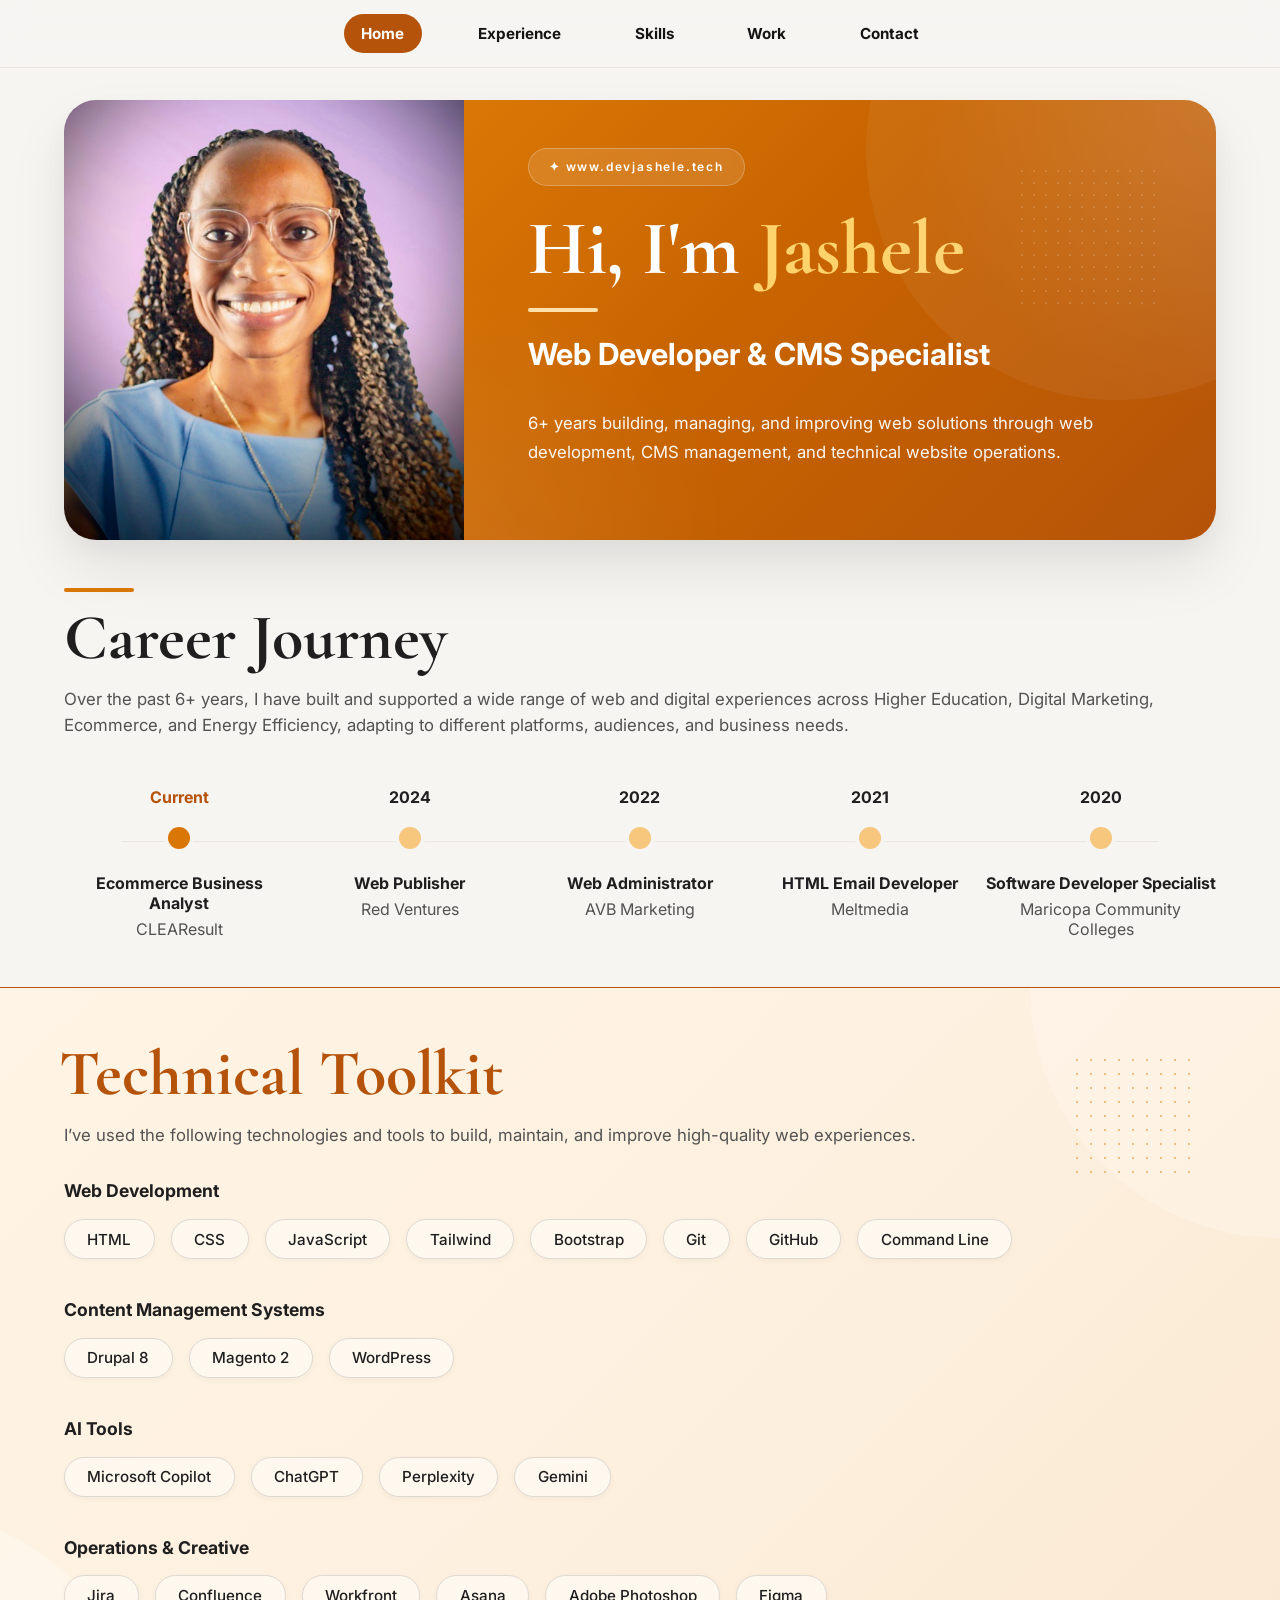
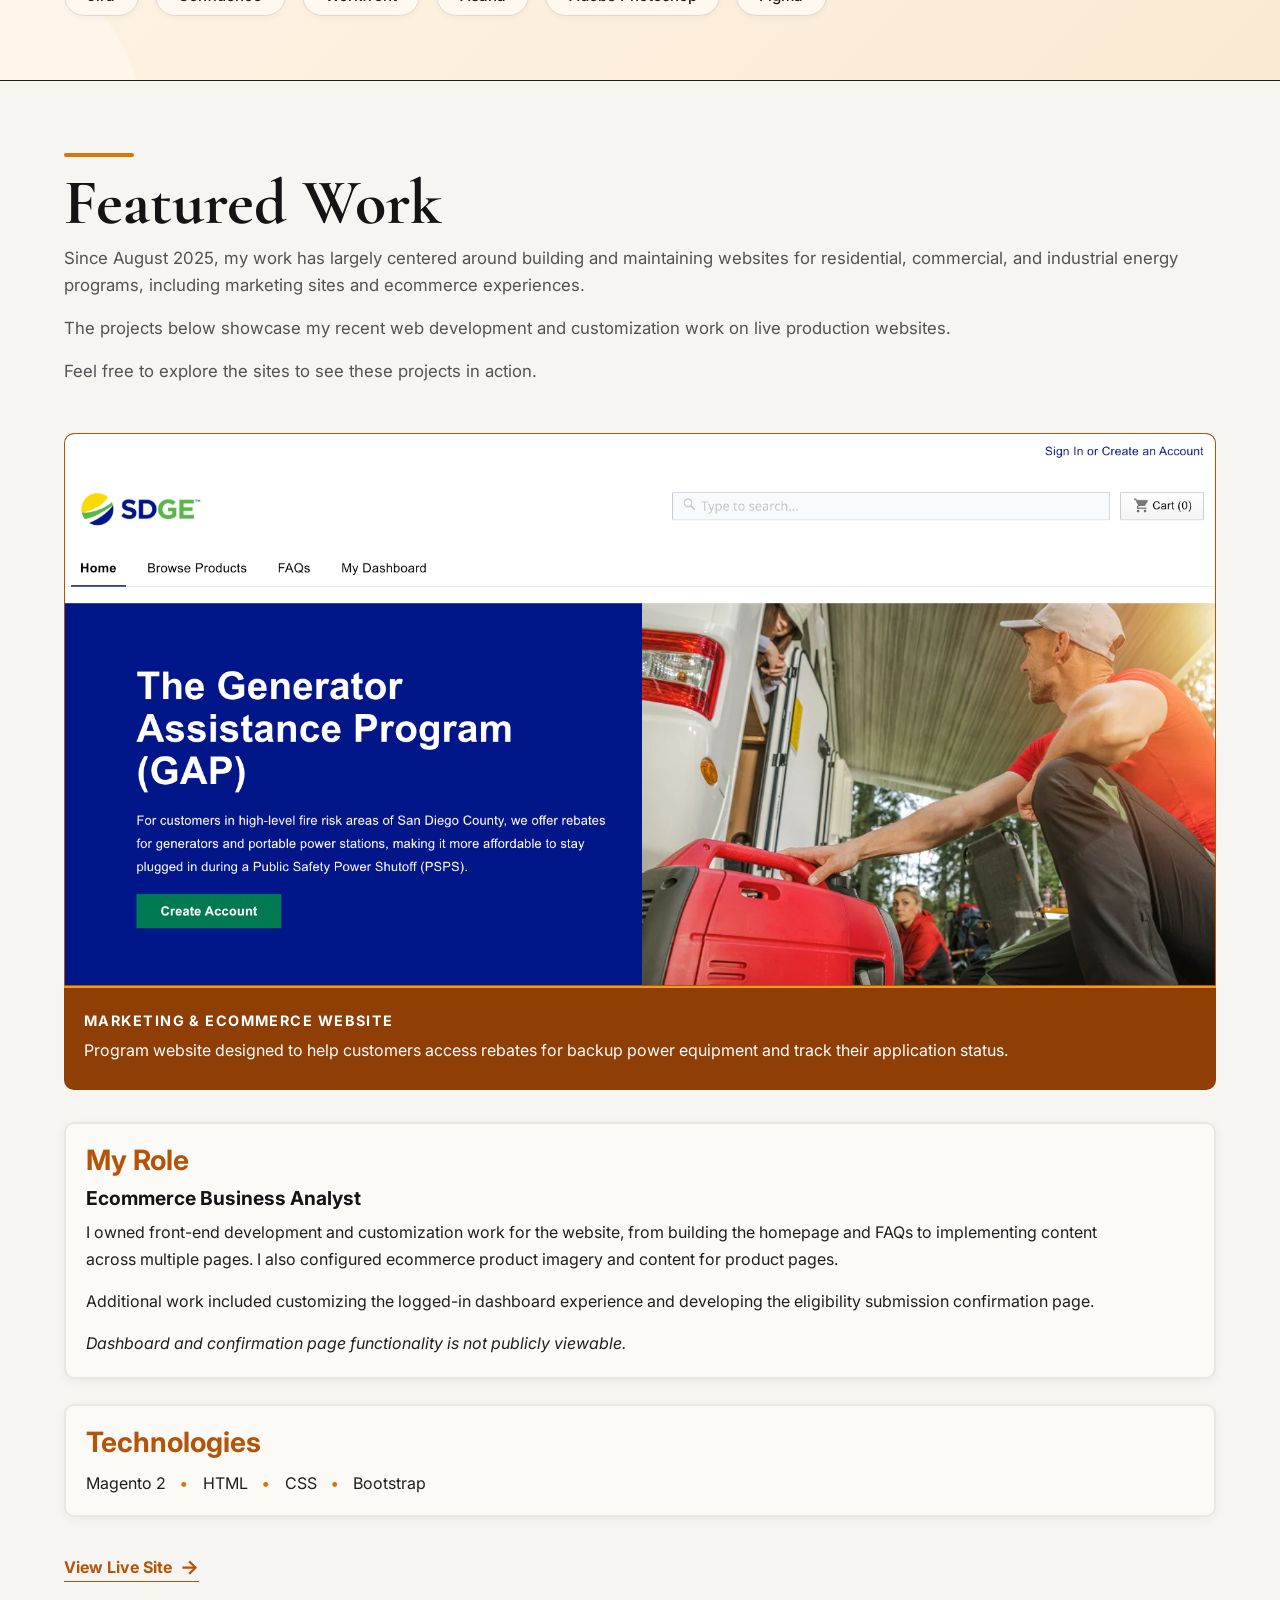
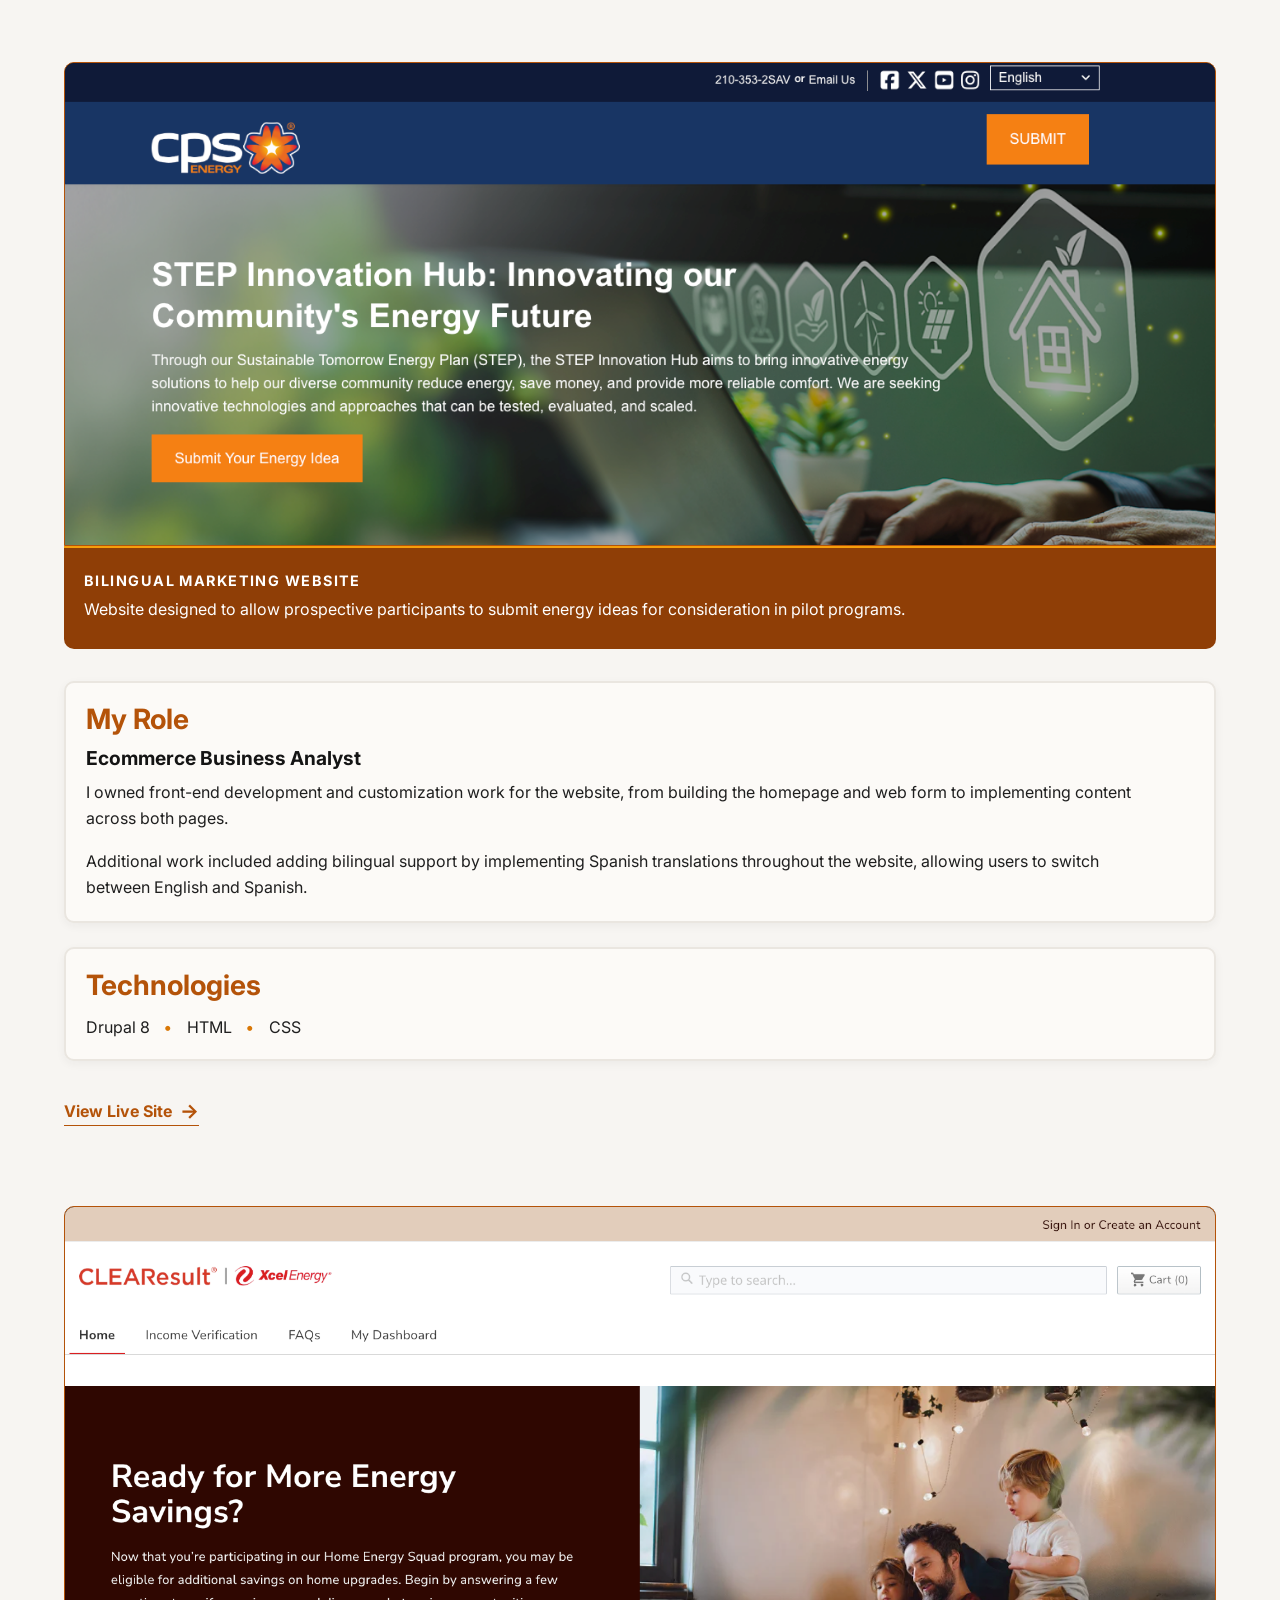
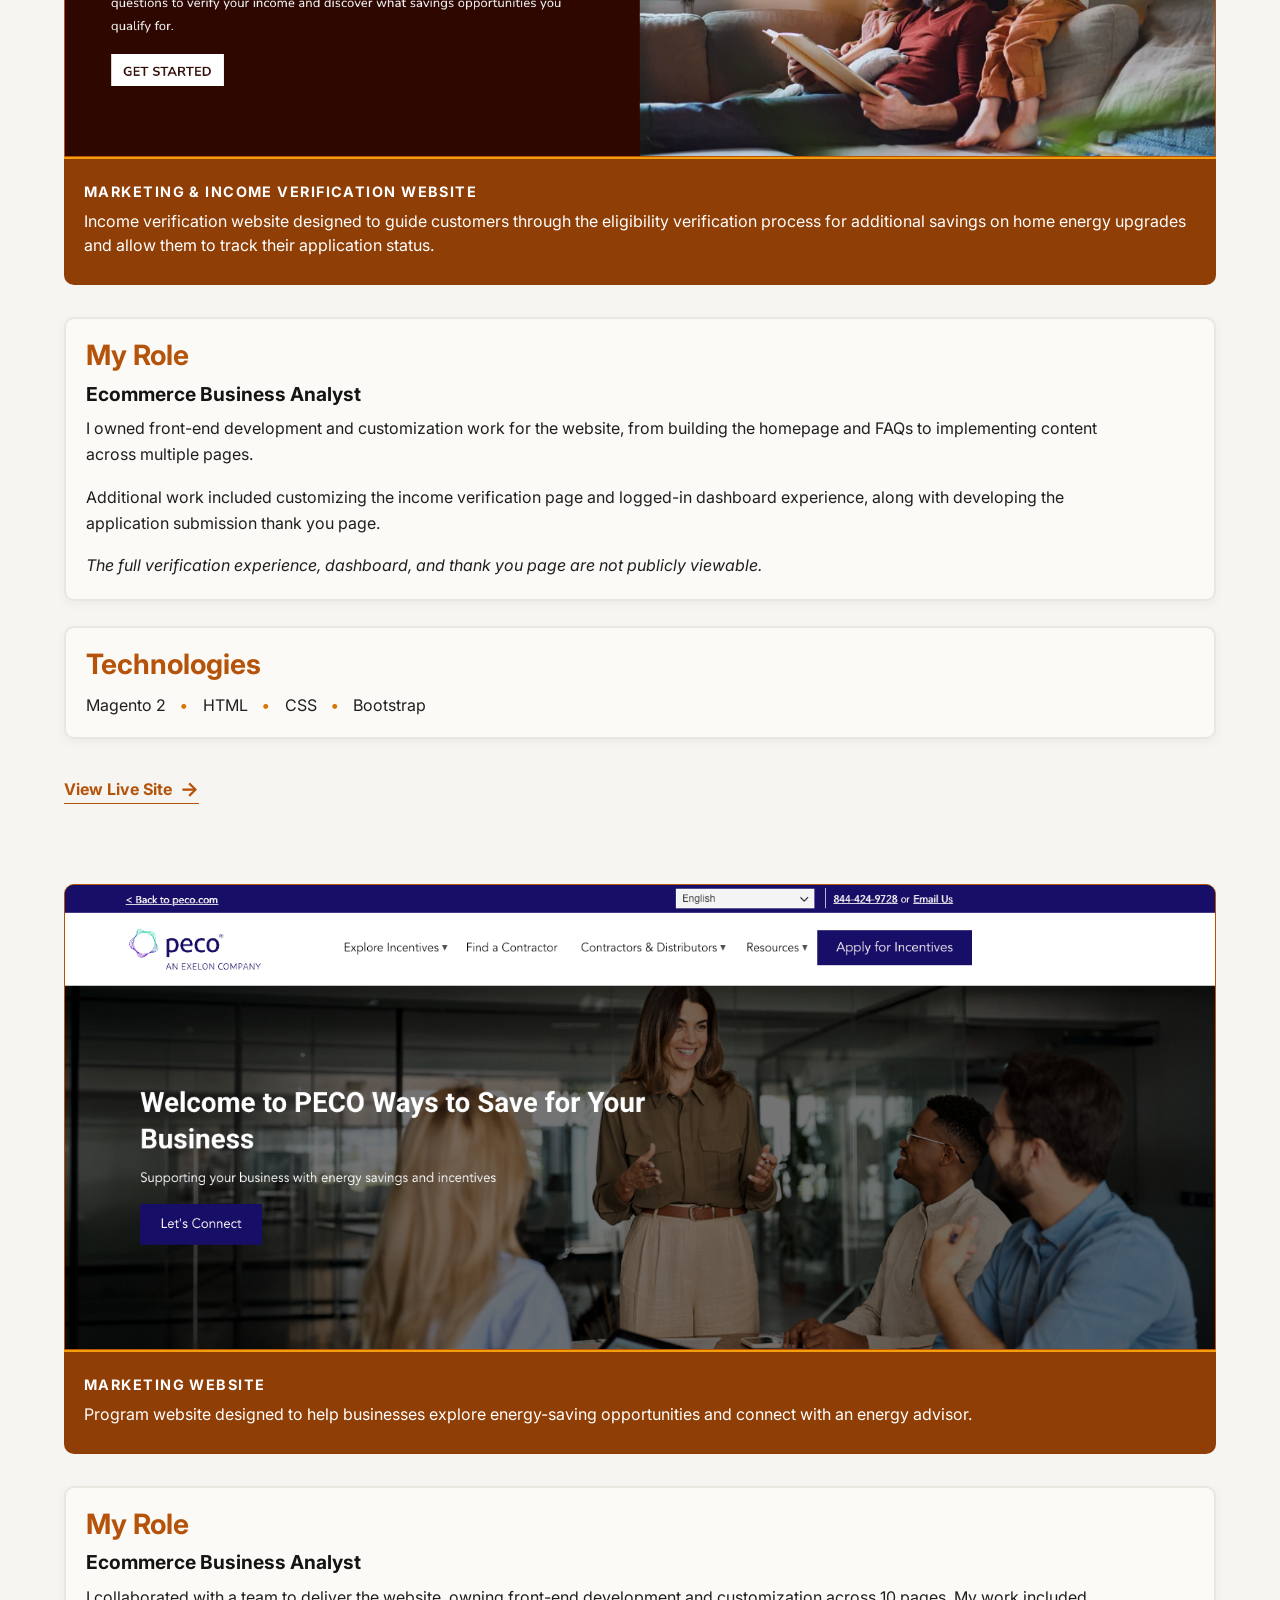
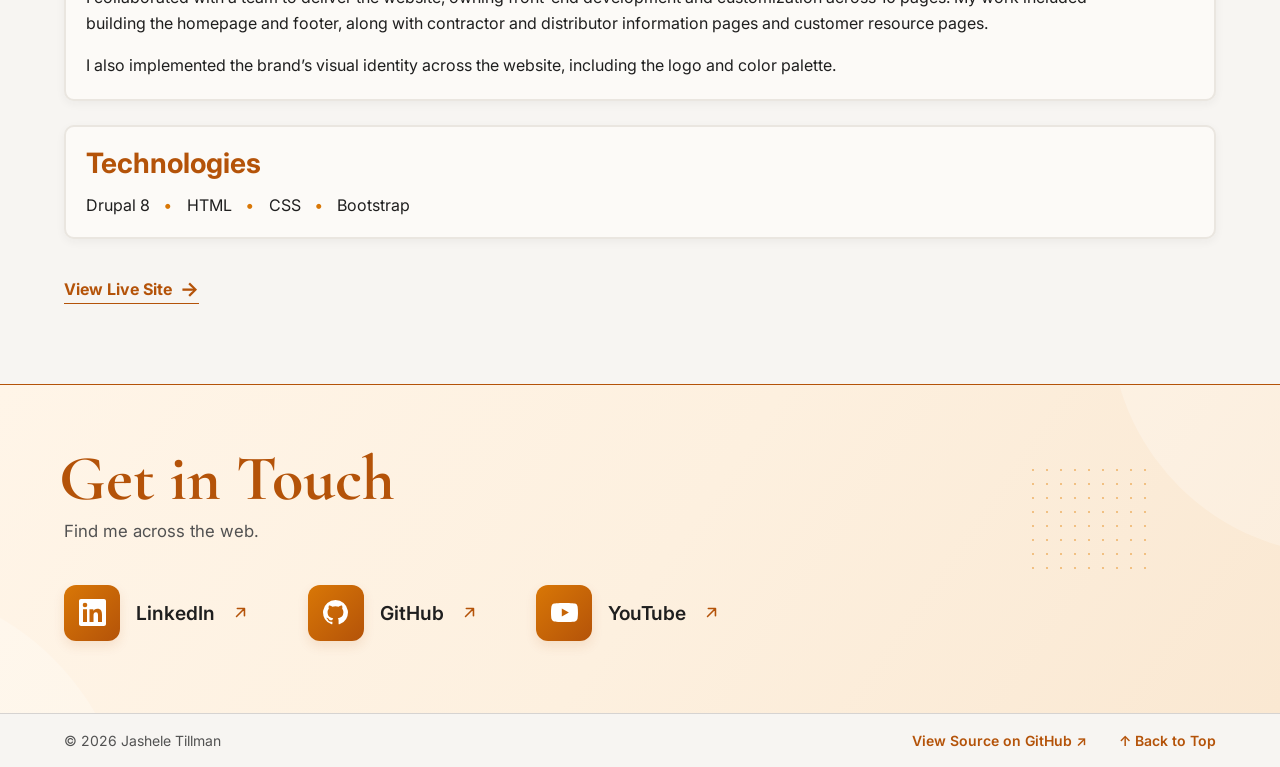
==== index.html @ 1261a20f "post-launch edits" ====
<!DOCTYPE html>

<html lang="en">

<head>

<meta charset="UTF-8">

<meta name="viewport" content="width=device-width, initial-scale=1.0">

<title>Jashele T. | Web Developer & CMS Specialist</title>

<meta name="description"
content="Jashele Tillman - Web Developer & CMS Specialist - 6+ years building, managing, and improving web solutions through web development, CMS management, and technical website operations.">

<link rel="icon" type="image/svg+xml" href="images/favicon.svg">

<link rel="icon" type="image/png" href="images/favicon.png">

<link rel="stylesheet" href="style.css">

<link rel="preconnect" href="https://fonts.googleapis.com">

<link rel="preconnect" href="https://fonts.gstatic.com" crossorigin>

<link
href="https://fonts.googleapis.com/css2?family=Cormorant+Garamond:wght@600;700&family=Inter:wght@400;500;600;700&display=swap"
rel="stylesheet">

</head>

<body>

<!-- ======================PRIMARY NAVIGATION====================== -->
<nav class="site-nav" aria-label="Primary navigation">
<a class="site-nav-link active" href="#home" aria-current="location">Home</a>
<a class="site-nav-link" href="#career">Experience</a>
<a class="site-nav-link" href="#toolkit">Skills</a>
<a class="site-nav-link" href="#work">Work</a>
<a class="site-nav-link" href="#contact">Contact</a>
</nav>

<!-- ======================HERO====================== -->
<header class="hero" id="home">

<div class="photo">
<img src="images/jashele-headshot.JPG" alt="Portrait of Jashele">
</div>

<div class="intro">

<div class="eyebrow">✦ www.devjashele.tech</div>

<h1>Hi, I'm <span>Jashele</span></h1>

<div class="accent-line"></div>

<h2>
Web Developer & CMS Specialist
</h2>

<p class="hero-copy">6+ years building, managing, and improving web solutions through web development, CMS
management, and technical website operations.</p>

</div>

</header>

<main>

<!-- ======================CAREER JOURNEY====================== -->

<section class="career-journey" id="career">

<div class="section-heading">

<div class="accent-line"></div>

<h2>Career Journey</h2>

<p>Over the past 6+ years, I have built and supported a wide range of web and digital experiences across
Higher Education, Digital Marketing, Ecommerce, and Energy Efficiency, adapting to different
platforms, audiences, and business needs.</p>

</div>

<div class="career-timeline">

<article class="career-item current">

<time datetime="2025">Current</time>

<div class="timeline-dot"></div>

<div class="career-details">
<h3>Ecommerce Business Analyst</h3>
<p>CLEAResult</p>
</div>

</article>

<article class="career-item">

<time datetime="2024">2024</time>

<div class="timeline-dot"></div>

<div class="career-details">
<h3>Web Publisher</h3>
<p>Red Ventures</p>
</div>

</article>

<article class="career-item">

<time datetime="2022">2022</time>

<div class="timeline-dot"></div>

<div class="career-details">
<h3>Web Administrator</h3>
<p>AVB Marketing</p>
</div>

</article>

<article class="career-item">

<time datetime="2021">2021</time>

<div class="timeline-dot"></div>

<div class="career-details">
<h3>HTML Email Developer</h3>
<p>Meltmedia</p>
</div>

</article>

<article class="career-item">

<time datetime="2020">2020</time>

<div class="timeline-dot"></div>

<div class="career-details">
<h3>Software Developer Specialist</h3>
<p>Maricopa Community Colleges</p>
</div>

</article>

</div>

</section>

<!-- ======================TECHNICAL TOOLKIT====================== -->

<section class="technical-toolkit" id="toolkit">

<div class="toolkit-shape toolkit-shape-left"></div>
<div class="toolkit-shape toolkit-shape-right"></div>

<div class="toolkit-dots"></div>

<div class="toolkit-content">

<h2>Technical Toolkit</h2>

<p>I’ve used the following technologies and tools to build, maintain, and improve high-quality web
experiences.</p>

<h3>Web Development</h3>

<div class="toolkit-list">
<span>HTML</span>
<span>CSS</span>
<span>JavaScript</span>
<span>Tailwind</span>
<span>Bootstrap</span>
<span>Git</span>
<span>GitHub</span>
<span>Command Line</span>
</div>

<h3>Content Management Systems</h3>

<div class="toolkit-list">
<span>Drupal 8</span>
<span>Magento 2</span>
<span>WordPress</span>
</div>

<h3>AI Tools</h3>

<div class="toolkit-list">
<span>Microsoft Copilot</span>
<span>ChatGPT</span>
<span>Perplexity</span>
<span>Gemini</span>
</div>

<h3>Operations & Creative</h3>

<div class="toolkit-list">
<span>Jira</span>
<span>Confluence</span>
<span>Workfront</span>
<span>Asana</span>
<span>Adobe Photoshop</span>
<span>Figma</span>
</div>

</div>

</section>

<!-- ======================FEATURED WORK====================== -->

<section class="featured-work" id="work">

<div class="featured-work-content">

<div class="section-heading">

<div class="accent-line"></div>

<h2>Featured Work</h2>

<p>Since August 2025, my work has largely centered around building and maintaining websites for
residential, commercial, and industrial energy programs, including marketing sites and ecommerce
experiences.</p>

<p class="feat-work-p">The projects below showcase my recent web development and customization work
on live production websites.</p>

<p class="feat-work-p">Feel free to explore the sites to see these projects in action.</p>

</div>

<div class="project-list">

<!-- ======================Marketing & Ecommerce Website====================== -->

<article id="marketing-ecommerce-website" class="project">

<a class="project-image" href="https://sdgegap.clearesult.com/"
aria-label="View marketing and ecommerce website" target="_blank"
rel="nofollow noopener noreferrer">
<img src="images/power-equip-site.png" alt="Backup power equipment website homepage">
</a>

<div class="project-summary">

<span class="project-type">
Marketing &amp; Ecommerce Website
</span>

<p>Program website designed to help customers access rebates for backup power equipment and
track their application status.</p>

</div>

<div class="project-details">

<div class="project-section">

<h3>My Role</h3>

<h4>Ecommerce Business Analyst</h4>

<p>I owned front-end development and customization work for the website, from building
the homepage and FAQs to implementing content across multiple pages. I also
configured ecommerce product imagery and content for product pages.</p>

<p class="feat-work-p">Additional work included customizing the logged-in dashboard
experience and developing the eligibility submission confirmation page.</p>

<p class="project-note">Dashboard and confirmation page functionality is not publicly
viewable.</p>

</div>

<div class="project-section project-technologies-section">

<h3>Technologies</h3>

<div class="project-technologies" aria-label="Technologies used">

<span>Magento 2</span>
<span>HTML</span>
<span>CSS</span>
<span>Bootstrap</span>
</div>

</div>

<a class="project-link" href="https://sdgegap.clearesult.com/" target="_blank"
rel="nofollow noopener noreferrer">
View Live Site
<span aria-hidden="true">→</span>
</a>

</div>

</article>

<!-- ======================Bilingual Marketing Website====================== -->

<article id="bilingual-marketing-website" class="project">

<a class="project-image" href="https://innovate.cpsenergy.com/cps-partners/"
aria-label="View bilingual marketing website" target="_blank"
rel="nofollow noopener noreferrer">
<img src="images/bilingual-marketing-site.png" alt="Bilingual marketing website homepage">
</a>

<div class="project-summary">

<span class="project-type">Bilingual Marketing Website</span>

<p>Website designed to allow prospective participants to submit energy ideas for
consideration in pilot programs.</p>

</div>

<div class="project-details">

<div class="project-section">

<h3>My Role</h3>

<h4>Ecommerce Business Analyst</h4>

<p>I owned front-end development and customization work for the website, from building
the homepage and web form to implementing content across both pages.</p>

<p class="feat-work-p">Additional work included adding bilingual support by implementing
Spanish translations throughout the website, allowing users to switch between
English and Spanish.</p>

</div>

<div class="project-section project-technologies-section">

<h3>Technologies</h3>

<div class="project-technologies" aria-label="Technologies used">

<span>Drupal 8</span>
<span>HTML</span>
<span>CSS</span>
</div>

</div>

<a class="project-link" href="https://innovate.cpsenergy.com/cps-partners/" target="_blank"
rel="nofollow noopener noreferrer">
View Live Site
<span aria-hidden="true">→</span>
</a>

</div>

</article>

<!-- ======================Income Verification Website ====================== -->

<article id="income-verification-website" class="project">

<a class="project-image" href="https://xcelenergycoresqualify.clearesult.com/"
aria-label="View income verification website" target="_blank"
rel="nofollow noopener noreferrer">
<img src="images/income-verif-site.png" alt="Income verification website homepage">
</a>

<div class="project-summary">

<span class="project-type">Marketing & Income Verification Website</span>

<p>Income verification website designed to guide customers through the eligibility
verification process for additional savings on home energy upgrades and allow them to
track their application status.</p>

</div>

<div class="project-details">

<div class="project-section">

<h3>My Role</h3>

<h4>Ecommerce Business Analyst</h4>

<p>I owned front-end development and customization work for the website, from building
the homepage and FAQs to implementing content across multiple pages.</p>

<p class="feat-work-p">Additional work included customizing the income verification page
and logged-in dashboard experience, along with developing the application submission
thank you page.</p>

<p class="project-note">The full verification experience, dashboard, and thank you page
are not publicly viewable.</p>

</div>

<div class="project-section project-technologies-section">

<h3>Technologies</h3>

<div class="project-technologies" aria-label="Technologies used">

<span>Magento 2</span>
<span>HTML</span>
<span>CSS</span>
<span>Bootstrap</span>
</div>

</div>

<a class="project-link" href="https://xcelenergycoresqualify.clearesult.com/"
target="_blank" rel="nofollow noopener noreferrer">
View Live Site
<span aria-hidden="true">→</span>
</a>

</div>

</article>

<!-- ======================Marketing Website ====================== -->

<article id="marketing-website" class="project">

<a class="project-image" href="https://pecobizsavings.com/peco/"
aria-label="View marketing website" target="_blank"
rel="nofollow noopener noreferrer">
<img src="images/marketing-site.png" alt="Marketing Website homepage">
</a>

<div class="project-summary">

<span class="project-type">Marketing Website</span>

<p>Program website designed to help businesses explore energy-saving opportunities and connect with an energy advisor.</p>

</div>

<div class="project-details">

<div class="project-section">

<h3>My Role</h3>

<h4>Ecommerce Business Analyst</h4>

<p>I collaborated with a team to deliver the website, owning front-end development and customization across 10 pages. My work included building the homepage and footer, along with contractor and distributor information pages and customer resource pages.</p>

<p class="feat-work-p">I also implemented the brand’s visual identity across the website, including the logo and color palette.</p>

</div>

<div class="project-section project-technologies-section">

<h3>Technologies</h3>

<div class="project-technologies" aria-label="Technologies used">

<span>Drupal 8</span>
<span>HTML</span>
<span>CSS</span>
<span>Bootstrap</span>
</div>

</div>

<a class="project-link" href="https://pecobizsavings.com/peco/"
target="_blank" rel="nofollow noopener noreferrer">
View Live Site
<span aria-hidden="true">→</span>
</a>

</div>

</article>



</div>

</div>

</section>


<!-- ======================GET IN TOUCH====================== -->

<section class="get-in-touch" id="contact" aria-labelledby="contact-heading">

<div class="contact-shape contact-shape-left" aria-hidden="true"></div>

<div class="contact-shape contact-shape-right" aria-hidden="true"></div>

<div class="contact-dots" aria-hidden="true"></div>

<div class="get-in-touch-content">

<h2 id="contact-heading">Get in Touch</h2>

<p>Find me across the web.</p>

<nav class="social-links" aria-label="Social profiles">

<!--LinkedIn-->
<a class="social-link" href="https://www.linkedin.com/in/jashelet/" target="_blank"
rel="noopener noreferrer" aria-label="LinkedIn, opens in a new tab">

<span class="social-icon" aria-hidden="true">

<svg viewBox="0 0 24 24" focusable="false">
<path
d="M20.447 20.452h-3.554v-5.569c0-1.327-.024-3.037-1.852-3.037-1.853 0-2.136 1.445-2.136 2.939v5.667H9.35V9h3.414v1.561h.049c.476-.9 1.637-1.85 3.37-1.85 3.601 0 4.268 2.37 4.268 5.455v6.286zM5.337 7.433a2.062 2.062 0 1 1 0-4.124 2.062 2.062 0 0 1 0 4.124zM7.119 20.452H3.555V9h3.564v11.452zM22.225 0H1.771C.792 0 0 .774 0 1.729v20.542C0 23.227.792 24 1.771 24h20.451C23.2 24 24 23.227 24 22.271V1.729C24 .774 23.2 0 22.222 0h.003z" />
</svg>

</span>

<span class="social-link-label">
LinkedIn
</span>

<svg class="external-link-icon" viewBox="0 0 24 24" aria-hidden="true" focusable="false">
<path d="M7 17 17 7M8 7h9v9" />
</svg>

</a>

<!--GitHub-->
<a class="social-link" href="https://github.com/jasheloper" target="_blank"
rel="noopener noreferrer" aria-label="GitHub, opens in a new tab">

<span class="social-icon" aria-hidden="true">

<svg viewBox="0 0 24 24" focusable="false">
<path
d="M12 .9a11.1 11.1 0 0 0-3.51 21.63c.55.1.75-.24.75-.53v-1.86c-3.06.67-3.71-1.3-3.71-1.3-.5-1.27-1.22-1.61-1.22-1.61-1-.68.08-.67.08-.67 1.1.08 1.68 1.13 1.68 1.13.98 1.68 2.57 1.2 3.2.92.1-.71.38-1.2.7-1.48-2.45-.28-5.03-1.23-5.03-5.47 0-1.21.43-2.2 1.13-2.98-.12-.28-.49-1.42.11-2.95 0 0 .92-.3 3.04 1.14a10.6 10.6 0 0 1 5.53 0c2.11-1.44 3.03-1.14 3.03-1.14.61 1.53.23 2.67.12 2.95.71.78 1.13 1.77 1.13 2.98 0 4.25-2.59 5.19-5.05 5.46.4.35.75 1.02.75 2.06V22c0 .29.2.64.76.53A11.1 11.1 0 0 0 12 .9z" />
</svg>

</span>

<span class="social-link-label">
GitHub
</span>

<svg class="external-link-icon" viewBox="0 0 24 24" aria-hidden="true" focusable="false">
<path d="M7 17 17 7M8 7h9v9" />
</svg>

</a>

<!--YouTube-->
<a class="social-link" href="https://www.youtube.com/jashelet" target="_blank"
rel="noopener noreferrer" aria-label="YouTube, opens in a new tab">

<span class="social-icon" aria-hidden="true">

<svg viewBox="0 0 24 24" focusable="false">
<path
d="M23.5 6.2a3 3 0 0 0-2.1-2.1C19.6 3.6 12 3.6 12 3.6s-7.6 0-9.4.5A3 3 0 0 0 .5 6.2C0 8 0 12 0 12s0 4 .5 5.8a3 3 0 0 0 2.1 2.1c1.8.5 9.4.5 9.4.5s7.6 0 9.4-.5a3 3 0 0 0 2.1-2.1C24 16 24 12 24 12s0-4-.5-5.8ZM9.6 15.6V8.4l6.3 3.6-6.3 3.6Z" />
</svg>

</span>

<span class="social-link-label">
YouTube
</span>

<svg class="external-link-icon" viewBox="0 0 24 24" aria-hidden="true" focusable="false">
<path d="M7 17 17 7M8 7h9v9" />
</svg>

</a>

</nav>

</div>

</section>

</main>

<!-- ======================FOOTER====================== -->

<footer class="site-footer">

<div class="site-footer-content">

<p>&copy; 2026 Jashele Tillman</p>

<div class="footer-links">

<a class="footer-link" href="https://github.com/jasheloper/portfolio-v3" target="_blank"
rel="noopener noreferrer">View Source on GitHub ↗</a>

<a class="back-to-top" href="#home">↑ Back to Top</a>

</div>

</div>

</footer>

<script src="script.js"></script>
</body>

</html>
---- style.css ----
:root {

/* Charcoal */
--charcoal-dark: #141414;
--charcoal: #1f1f1f;
--charcoal-light: #3f3f3f;

/* Off White */
--off-white-light: #fcfaf7;
--off-white: #f7f5f2;
--off-white-dark: #eae6e0;

/* Neutral */
--warm-gray: #d6d3d1;

/* Amber */
--amber-light: #f59e0b;
--amber: #d97706;
--amber-dark: #b45309;

/* Text */
--text-primary: #1f1f1f;
--text-secondary: #525252;

/* Background */
--background: #f7f5f2;
}
* {
box-sizing: border-box;
}
html {
scroll-behavior: smooth;
scroll-padding-top: 90px;
}
body {
margin: 0;
padding: 0;
background: var(--background);
font-family: "Inter", sans-serif;
color: var(--text-primary);
}
/* ======================PRIMARY NAVIGATION — DESKTOP====================== */
.site-nav {
position: sticky;
top: 0;
z-index: 100;
width: 100%;
margin: 0 0 2rem;
padding: .85rem 1.5rem;
display: flex;
justify-content: center;
align-items: center;
gap: clamp(1rem, 3vw, 3rem);
background: rgba(247, 245, 242, 0.70);
backdrop-filter: blur(12px);
border-bottom: 1px solid var(--off-white-dark);
border-radius: 0;
}
.site-nav-link {
display: inline-block;
padding: .65rem 1.1rem;
border-radius: 999px;
color: var(--charcoal-dark);
font-size: .95rem;
font-weight: 700;
text-decoration: none;
white-space: nowrap;
}
.site-nav-link:hover {
color: var(--amber-dark);
}
.site-nav-link.active {
background: var(--amber-dark);
color: white;
}
.site-nav-link:focus-visible {
outline: 2px solid var(--amber-dark);
outline-offset: 3px;
}
/* Navigation is intentionally omitted on mobile and smaller tablets. */
@media (max-width: 844px) {
.site-nav { display: none; }
}
/* ======================HERO====================== */
.hero {
width: min(1300px, 90%);
margin: 0 auto;
display: grid;
grid-template-columns: minmax(340px, 400px) 1fr;
background: white;
border-radius: 32px;
overflow: hidden;
box-shadow:
0 30px 60px rgba(0, 0, 0, 0.08),
0 10px 25px rgba(0, 0, 0, 0.04);
height: 440px;
}
/* ======================PHOTO====================== */
.photo {
position: relative;
overflow: hidden;
}
.photo img {
width: 100%;
height: 100%;
object-fit: cover;
object-position: center center;
display: block;
transform: scale(1.03);
}
/* ======================INTRO====================== */
.intro {
position: relative;
display: flex;
flex-direction: column;
justify-content: center;
padding: 3rem 4rem;
color: white;
background:
radial-gradient(
circle at top right,
rgba(255,255,255,.12),
transparent 35%
),
radial-gradient(
circle at bottom left,
rgba(255,255,255,.08),
transparent 30%
),
linear-gradient(
135deg,
#d97706 0%,
#c86400 40%,
#b45309 100%
);
}
/* Decorative Circle */
.intro::before {
content: "";
position: absolute;
top: -200px;
right: -150px;
width: 500px;
height: 500px;
border-radius: 50%;
background: rgba(255,255,255,.05);
}
/* Dot Pattern */
.intro::after {
content: "";
position: absolute;
top: 65px;
right: 60px;
width: 140px;
height: 140px;
background-image:
radial-gradient(
rgba(255,255,255,.25) 1px,
transparent 1px
);
background-size: 12px 12px;
opacity: .55;
}
/* ======================EYEBROW====================== */
.eyebrow {
width: fit-content;
padding: .65rem 1.25rem;
border-radius: 999px;
border: 1px solid rgba(255,255,255,.25);
background: rgba(255,255,255,.12);
backdrop-filter: blur(12px);
font-size: .75rem;
font-weight: 600;
letter-spacing: .15em;
margin-bottom: 1.75rem;
}
/* ======================TYPOGRAPHY====================== */
h1 {
font-family: "Cormorant Garamond", serif;
font-size: clamp(3.75rem, 6vw, 5.5rem);
line-height: .92;
margin: 0;
}
h1 span {
display: inline-block;
color: #ffd36b;
}
.accent-line {
width: 70px;
height: 4px;
background: #ffe0a8;
border-radius: 999px;
margin: 1.5rem 0;
}
h2 {
margin: 0 0 1.25rem 0;
font-size: 1.9rem;
font-weight: 700;
max-width: 700px;
}
.hero-copy {
max-width: 650px;
font-size: 1.05rem;
line-height: 1.7;
color: rgba(255,255,255,.95);
margin-bottom: 2rem;
}
/* ======================CAREER JOURNEY====================== */
.career-journey {
width: min(1300px, 90%);
margin: 3rem auto 0;
}
.section-heading .accent-line {
background: var(--amber);
margin: 0 0 1rem 0;
}
.section-heading h2 {
font-family: "Cormorant Garamond", serif;
font-size: clamp(3rem, 5vw, 4rem);
line-height: .95;
margin: 0 0 .5rem 0;
}
.section-heading p {
max-width: none;
margin-bottom: 3rem;
font-size: 1.05rem;
line-height: 1.6;
color: var(--text-secondary);
}
/* ======================CAREER TIMELINE====================== */
.career-timeline {
position: relative;
display: grid;
grid-template-columns: repeat(5, 1fr);
margin-top: 2.25rem;
}
.career-timeline::before {
content: "";
position: absolute;
top: 54px;
left: 5%;
right: 5%;
height: 1px;
background: var(--off-white-dark);
}
.career-item {
position: relative;
display: flex;
flex-direction: column;
align-items: center;
text-align: center;
}
.career-item time {
height: 28px;
font-size: 1rem;
font-weight: 700;
color: var(--charcoal);
}
.career-item.current time {
color: var(--amber-dark);
}
.timeline-dot {
position: relative;
z-index: 1;
width: 22px;
height: 22px;
margin: .75rem 0 1.5rem;
border-radius: 50%;
background: #f6c77d;
box-shadow: 0 0 0 4px var(--background);
}
.career-item.current .timeline-dot {
background: var(--amber);
animation: pulse-current 1.3s ease-in-out infinite;
}
@keyframes pulse-current {
0%,
100% {
box-shadow:
0 0 0 4px var(--background);
}
50% {
box-shadow:
0 0 0 4px var(--background),
0 0 0 10px rgba(217, 119, 6, 0.2);
}
}
.career-details h3 {
margin: 0 0 .35rem 0;
font-size: 1rem;
font-weight: 700;
color: var(--charcoal);
}
.career-details p {
margin: 0;
font-size: 1rem;
color: var(--text-secondary);
}
/* ======================TECHNICAL TOOLKIT====================== */
.technical-toolkit {
position: relative;
width: 100%;
margin-top: 3rem;
min-height: 350px;
overflow: hidden;
background:
linear-gradient(
135deg,
#fff4e5 0%,
#fdf0df 55%,
#fae9d2 100%
);
border-top: 1px solid var(--amber-dark);
}
.toolkit-content {
position: relative;
z-index: 2;
width: min(1300px, 90%);
margin: 0 auto;
padding: 3.5rem 0 4rem;
}
.toolkit-content h2 {
margin: 0 0 .5rem 0;
font-family: "Cormorant Garamond", serif;
font-size: clamp(3rem, 5vw, 4rem);
line-height: .95;
color: var(--amber-dark);
}
.toolkit-content h3 {
font-size: 1.1rem;
font-weight: 700;
}
.toolkit-content p {
margin-bottom: 2rem;
font-size: 1.05rem;
line-height: 1.6;
color: var(--text-secondary);
}
.toolkit-list {
display: flex;
flex-wrap: wrap;
gap: 1rem;
/* margin-top: 1.5rem; */
margin-top: .75rem;
}
.toolkit-list span {
background: #fff8ef;
/* border: 1px solid rgba(180, 83, 9, .25); */
border: 1px solid #ded9d3;
box-shadow: 0 2px 6px rgba(0, 0, 0, .04);
color: var(--charcoal);
padding: .6rem 1.4rem;
font-size: .95rem;
border-radius: 999px;
font-weight: 500;
}
.toolkit-list + h3 {
margin-top: 2.5rem;
}
/* ======================TOOLKIT DECORATION====================== */
.toolkit-shape {
position: absolute;
border-radius: 50%;
background: rgba(255,255,255,.28);
}
.toolkit-shape-left {
width: 500px;
height: 500px;
left: -350px;
bottom: -330px;
}
.toolkit-shape-right {
width: 500px;
height: 500px;
right: -250px;
top: -250px;
background: rgba(255,255,255,.2);
}
.toolkit-dots {
position: absolute;
z-index: 1;
top: 65px;
right: 7%;
width: 120px;
height: 120px;
background-image:
radial-gradient(
#e9a044 1.5px,
transparent 1.5px
);
background-size: 14px 14px;
opacity: .65;
}
/* ======================FEATURED WORK====================== */
.featured-work {
width: 100%;
background: var(--background);
border-top: 1px solid var(--charcoal);
}
.featured-work-content {
width: min(1300px, 90%);
margin: 0 auto;
padding: 4.5rem 0 5rem;
}
.featured-work .section-heading {
margin-bottom: 3rem;
}
/* .featured-work .section-heading .accent-line {
background: var(--amber);
margin: 0 0 1rem 0;
} */
.featured-work .section-heading h2 {
font-family: "Cormorant Garamond", serif;
font-size: clamp(3rem, 5vw, 4rem);
line-height: .95;
margin: 0 0 .75rem 0;
color: var(--charcoal-dark);
}
.featured-work .section-heading p {
margin: 0;
font-size: 1.05rem;
line-height: 1.6;
color: var(--text-secondary);
}
.feat-work-p {
margin-top: 1rem !important;
}
.project-list {
display: flex;
flex-direction: column;
gap: 5rem;
}
.project {
width: 100%;
}
/* ======================PROJECT SCREENSHOT====================== */
.project-image {
display: block;
position: relative;
overflow: hidden;
width: 100%;
height: auto;
margin: 0 auto;
/* margin-bottom: 0; */
background: var(--charcoal-dark);
border: 1px solid var(--amber-dark);
border-radius: 10px 10px 0 0px;
}
.project-image img {
width: 100%;
height: 100%;
display: block;
object-fit: cover;
object-position: top center;
}
/* ======================PROJECT SUMMARY====================== */
.project-summary {
width: 100%;
margin: 0 auto;
padding: 1.5rem 1.25rem 1.75rem;
background: #8F3E06;
color: white;
border-radius: 0 0 10px 10px;
border-top: 2px solid var(--amber-light);
}
.project-type {
display: block;
margin-bottom: .55rem;
font-size: 0.9rem;
font-weight: 700;
letter-spacing: .1em;
text-transform: uppercase;
color: #ffffff;
}
.project-summary p {
margin: 0;
font-size: 1rem;
line-height: 1.5;
color: white;
}
/* ======================PROJECT DETAILS====================== */
.project-section {
padding: 1.25rem;
border-radius: 10px;
background: var(--off-white-light);
border: 2px solid var(--off-white-dark);
box-shadow: 0 3px 10px rgba(31, 31, 31, .05);
}
.project-details {
padding: 2rem 0 0;
}
/* .project-section h4 {
margin: 0 0 .55rem 0;
font-family: "Cormorant Garamond", serif;
font-size: clamp(2rem, 3vw, 2.45rem);
line-height: 1;
color: var(--amber-dark);
}  */
.project-section h3 {
margin: 0 0 .55rem 0;
font-family: inherit;
font-size: clamp(1.4rem, 2.5vw, 1.75rem);
font-weight: 700;
line-height: 1.2;
color: var(--amber-dark);
}
.project-section h4 {
margin: 0 0 .45rem 0;
font-size: 1.2rem;
line-height: 1.35;
font-weight: 700;
color: var(--charcoal-dark);
}
.project-section p {
max-width: 96%;
margin: 0;
font-size: 1rem;
line-height: 1.65;
color: var(--text-primary);
}
.project-note {
margin-top: 1rem !important;
font-size: 0.75rem;
line-height: 1.5;
color: var(--text-secondary);
font-style: italic;
}
/* ======================TECHNOLOGIES====================== */
.project-technologies-section {
margin-top: 1.55rem;
}
.project-technologies {
display: flex;
flex-wrap: wrap;
align-items: center;
gap: 0;
margin-top: .75rem;
}
.project-technologies span {
display: inline-flex;
align-items: center;
font-size: 1rem;
line-height: 1.5;
color: var(--text-primary);
}
.project-technologies span:not(:last-child)::after {
content: "•";
margin: 0 .9rem;
color: var(--amber);
font-weight: 700;
}
/* ======================LIVE SITE====================== */
.project-link {
display: inline-flex;
align-items: center;
gap: .5rem;
margin-top: 2.5rem;
color: var(--amber-dark);
font-size: 1rem;
font-weight: 700;
text-decoration: none;
border-bottom: 1px solid var(--amber-dark);
padding-bottom: .25rem;
transition:
color .2s ease,
border-color .2s ease,
transform .2s ease;
}
.project-link span {
font-size: 1.25rem;
line-height: 1;
}
.project-link:hover {
color: var(--amber);
border-color: var(--amber);
transform: translateX(2px);
}
.project-link:focus-visible {
outline: 3px solid var(--amber);
outline-offset: 6px;
border-radius: 2px;
}
/* ======================GET IN TOUCH====================== */
.get-in-touch {
position: relative;
width: 100%;
min-height: 320px;
margin-top: 0;
overflow: hidden;
background:
linear-gradient(
125deg,
#fff5e8 0%,
#fdf0df 52%,
#fae8d2 100%
);
border-top: 1px solid var(--amber-dark);
}
.get-in-touch-content {
position: relative;
z-index: 2;
width: min(1300px, 90%);
margin: 0 auto;
padding: 4rem 0 4.5rem;
}
.get-in-touch-content h2 {
margin: 0 0 .5rem 0;
font-family: "Cormorant Garamond", serif;
font-size: clamp(3rem, 5vw, 4rem);
line-height: .95;
color: var(--amber-dark);
}
.get-in-touch-content > p {
margin: 0;
font-size: 1.05rem;
line-height: 1.6;
color: var(--text-secondary);
}
.social-links {
position: relative;
z-index: 2;
display: flex;
align-items: center;
flex-wrap: wrap;
gap: clamp(2rem, 4.5vw, 4.5rem);
margin-top: 2.5rem;
}
.social-link {
display: inline-flex;
align-items: center;
gap: 1rem;
color: var(--charcoal);
font-size: 1.2rem;
font-weight: 600;
text-decoration: none;
transition:
color .2s ease,
transform .2s ease;
}
.social-icon {
display: inline-flex;
flex: 0 0 56px;
align-items: center;
justify-content: center;
width: 56px;
height: 56px;
border-radius: 12px;
background:
linear-gradient(
135deg,
var(--amber) 0%,
var(--amber-dark) 100%
);
box-shadow:
0 5px 12px rgba(180, 83, 9, .12);
transition:
box-shadow .2s ease,
transform .2s ease;
}
.social-icon svg {
display: block;
width: 27px;
height: 27px;
fill: #fff;
}
.external-link-icon {
width: 19px;
height: 19px;
flex: 0 0 19px;
fill: none;
stroke: var(--amber-dark);
stroke-width: 2;
stroke-linecap: round;
stroke-linejoin: round;
transition:
transform .2s ease;
}
.social-link:hover {
color: var(--amber-dark);
transform: translateY(-2px);
}
.social-link:hover .social-icon {
box-shadow:
0 8px 18px rgba(180, 83, 9, .2);
}
.social-link:hover .external-link-icon {
transform: translate(2px, -2px);
}
.social-link:focus-visible {
outline: 3px solid var(--amber);
outline-offset: 6px;
border-radius: 4px;
}
/* Decorative background shapes: a subtle variation on Technical Toolkit. */
.contact-shape {
position: absolute;
border-radius: 50%;
background: rgba(255, 255, 255, .28);
pointer-events: none;
}
.contact-shape-left {
width: 520px;
height: 520px;
left: -390px;
bottom: -390px;
background: rgba(255, 255, 255, .22);
}
.contact-shape-right {
width: 470px;
height: 470px;
right: -300px;
top: -300px;
background: rgba(255, 255, 255, .24);
}
.contact-dots {
position: absolute;
z-index: 1;
top: 78px;
right: 10%;
width: 126px;
height: 112px;
background-image:
radial-gradient(
#e9a044 1.5px,
transparent 1.5px
);
background-size: 14px 14px;
opacity: .58;
pointer-events: none;
}
/* ======================FOOTER====================== */
.site-footer {
width: 100%;
padding: 1rem 0;
background: var(--background);
border-top: 1px solid var(--warm-gray);
}
.site-footer-content {
width: min(1300px, 90%);
margin: 0 auto;
display: flex;
justify-content: space-between;
align-items: center;
gap: 1rem;
}
.footer-links {
display: flex;
align-items: center;
gap: 2rem;
}
.footer-link,
.back-to-top {
color: var(--amber-dark);
font-size: .875rem;
font-weight: 600;
text-decoration: none;
}
.footer-link:hover,
.back-to-top:hover {
text-decoration: underline;
}
/* .back-to-top {
color: var(--amber-dark);
font-size: .875rem;
font-weight: 600;
text-decoration: none;
} */
.site-footer p {
margin: 0;
color: var(--text-secondary);
font-size: 0.875rem;
line-height: 1.5;
}
/* Optical alignment for serif section headings */
.toolkit-content h2,
.get-in-touch-content h2 {
transform: translateX(-5px);
}
/* ======================RESPONSIVE STYLING====================== */

/* MOBILE — TECHNICAL TOOLKIT, FEATURED WORK & GET IN TOUCH */
@media (max-width: 767px) {

/* TECHNICAL TOOLKIT */
.toolkit-dots {
opacity: .15;
}
.toolkit-content {
padding: 2.5rem 0 2.5rem;
}
.toolkit-content p {
margin-bottom: 1.5rem;
}
.toolkit-list + h3 {
margin-top: 1.75rem;
}
.toolkit-list {
gap: .5rem;
}
.toolkit-list span {
padding: .5rem 1rem;
font-size: .875rem;
}
/* FEATURED WORK */
.project {
width: calc(100% + 1rem);
margin-left: -.5rem;
}
.project-image {
display: block;
position: relative;
z-index: 2;
overflow: hidden;
width: 100%;
height: auto;
margin: 0 auto -1.25rem;
background: white;
border: 6px solid rgba(255, 255, 255, .95);
border-radius: 12px;
box-shadow: 0 12px 28px rgba(31, 31, 31, .20);
}
.project-image img {
display: block;
width: 100%;
height: auto;
object-fit: contain;
object-position: top center;
}
.project-summary {
position: relative;
z-index: 1;
width: 100%;
margin: 0 auto;
background: #8F3E06;
color: white;
border-radius: 0 0 10px 10px;
padding-top: 3rem;
padding-bottom: 1.5rem;
padding-left: 1.25rem;
padding-right: 1rem;
}
.project-summary p {
font-size: .95rem;
}
.project-type {
font-size: 1rem;
}
/* PROJECT DETAILS */
.project-section h3 {
font-size: 1.85rem;
}
.project-section h4 {
font-size: 1.1rem;
}
.project-section p {
font-size: .95rem;
line-height: 1.6;
}
.project-note {
font-size: .75rem;
}
.project-technologies span {
font-size: .95rem;
}
.project-link {
font-size: .95rem;
}
/* GET IN TOUCH */
.contact-dots {
opacity: .15;
}
.social-links {
flex-direction: column;
align-items: flex-start;
gap: 1.25rem;
}
.social-icon {
flex-basis: 48px;
width: 48px;
height: 48px;
}
.social-icon svg {
width: 24px;
height: 24px;
}
}

/* HERO — RESPONSIVE */
@media (max-width: 844px) {

/* HERO */

.hero {
width: 90%;
height: auto;
grid-template-columns: 1fr;
}
.photo {
height: 100vw;
max-height: 740px;
}
.photo img {
width: 100%;
height: 100%;
object-fit: cover;
object-position: center top;
transform: none;
}
.intro {
padding: 2.5rem 2rem;
}
}

/* CAREER TIMELINE — RESPONSIVE */
@media (max-width: 769px) {

/* CAREER TIMELINE */

.career-timeline {
display: flex;
flex-direction: column;
gap: 2.25rem;
margin-top: 2rem;
padding-left: 1.5rem;
}
.career-timeline::before {
top: 10px;
bottom: 10px;
left: 10px;
right: auto;
width: 1px;
height: auto;
}
.career-item {
display: grid;
grid-template-columns: 22px 1fr;
grid-template-rows: auto auto;
column-gap: 1.5rem;
align-items: start;
text-align: left;
}
.career-item time {
grid-column: 2;
grid-row: 1;
height: auto;
margin-bottom: 0.25rem;
}
.timeline-dot {
grid-column: 1;
grid-row: 1 / 3;
margin: 0;
}
.career-details {
grid-column: 2;
grid-row: 2;
}
.career-details h3 {
margin-bottom: 0.35rem;
}
}

/* HERO — RESPONSIVE HEIGHT */
@media (max-width: 1125px) {
.hero {
height: auto;
}
}

/* Stack footer content on narrow mobile screens to prevent crowding. */
@media (max-width: 700px) {
.site-footer-content,
.footer-links {
flex-direction: column;
align-items: center;
gap: .75rem;
}
.site-footer {
padding: 1rem 0 calc(2rem + env(safe-area-inset-bottom));
}
}
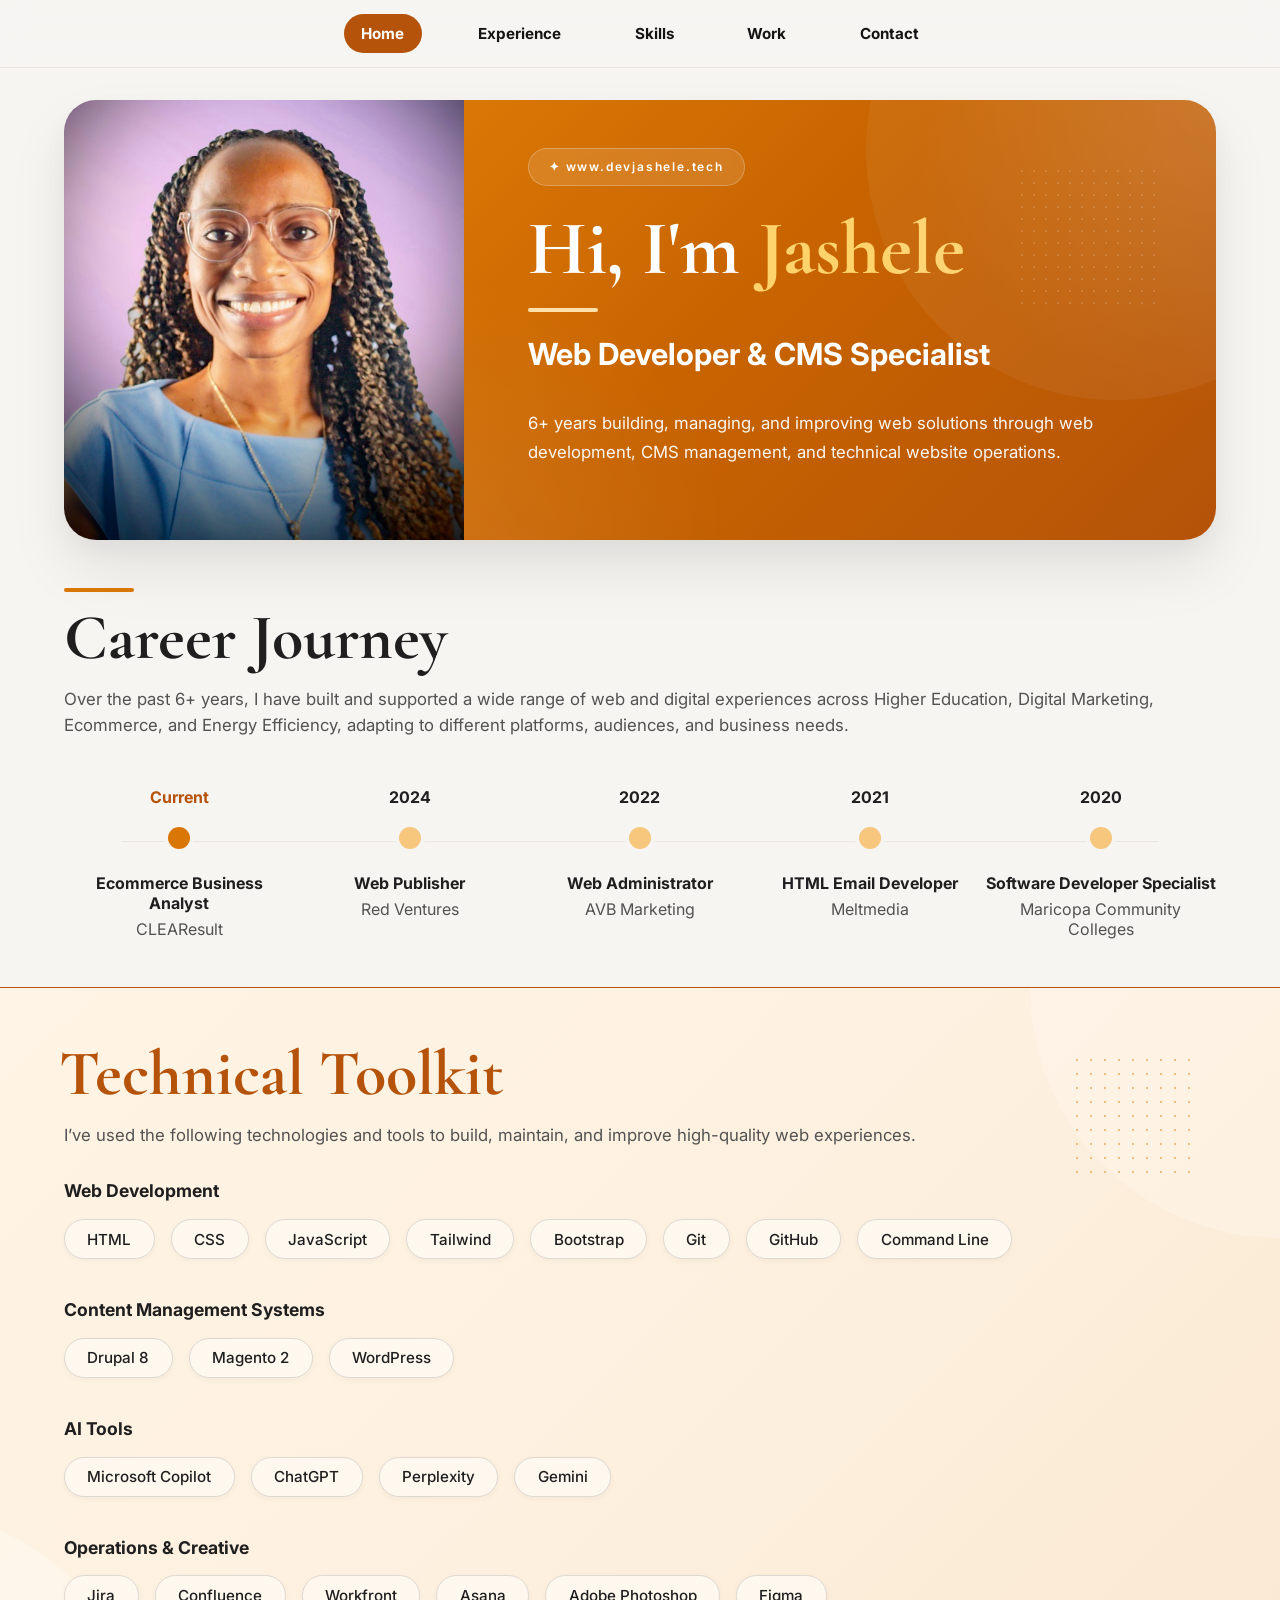
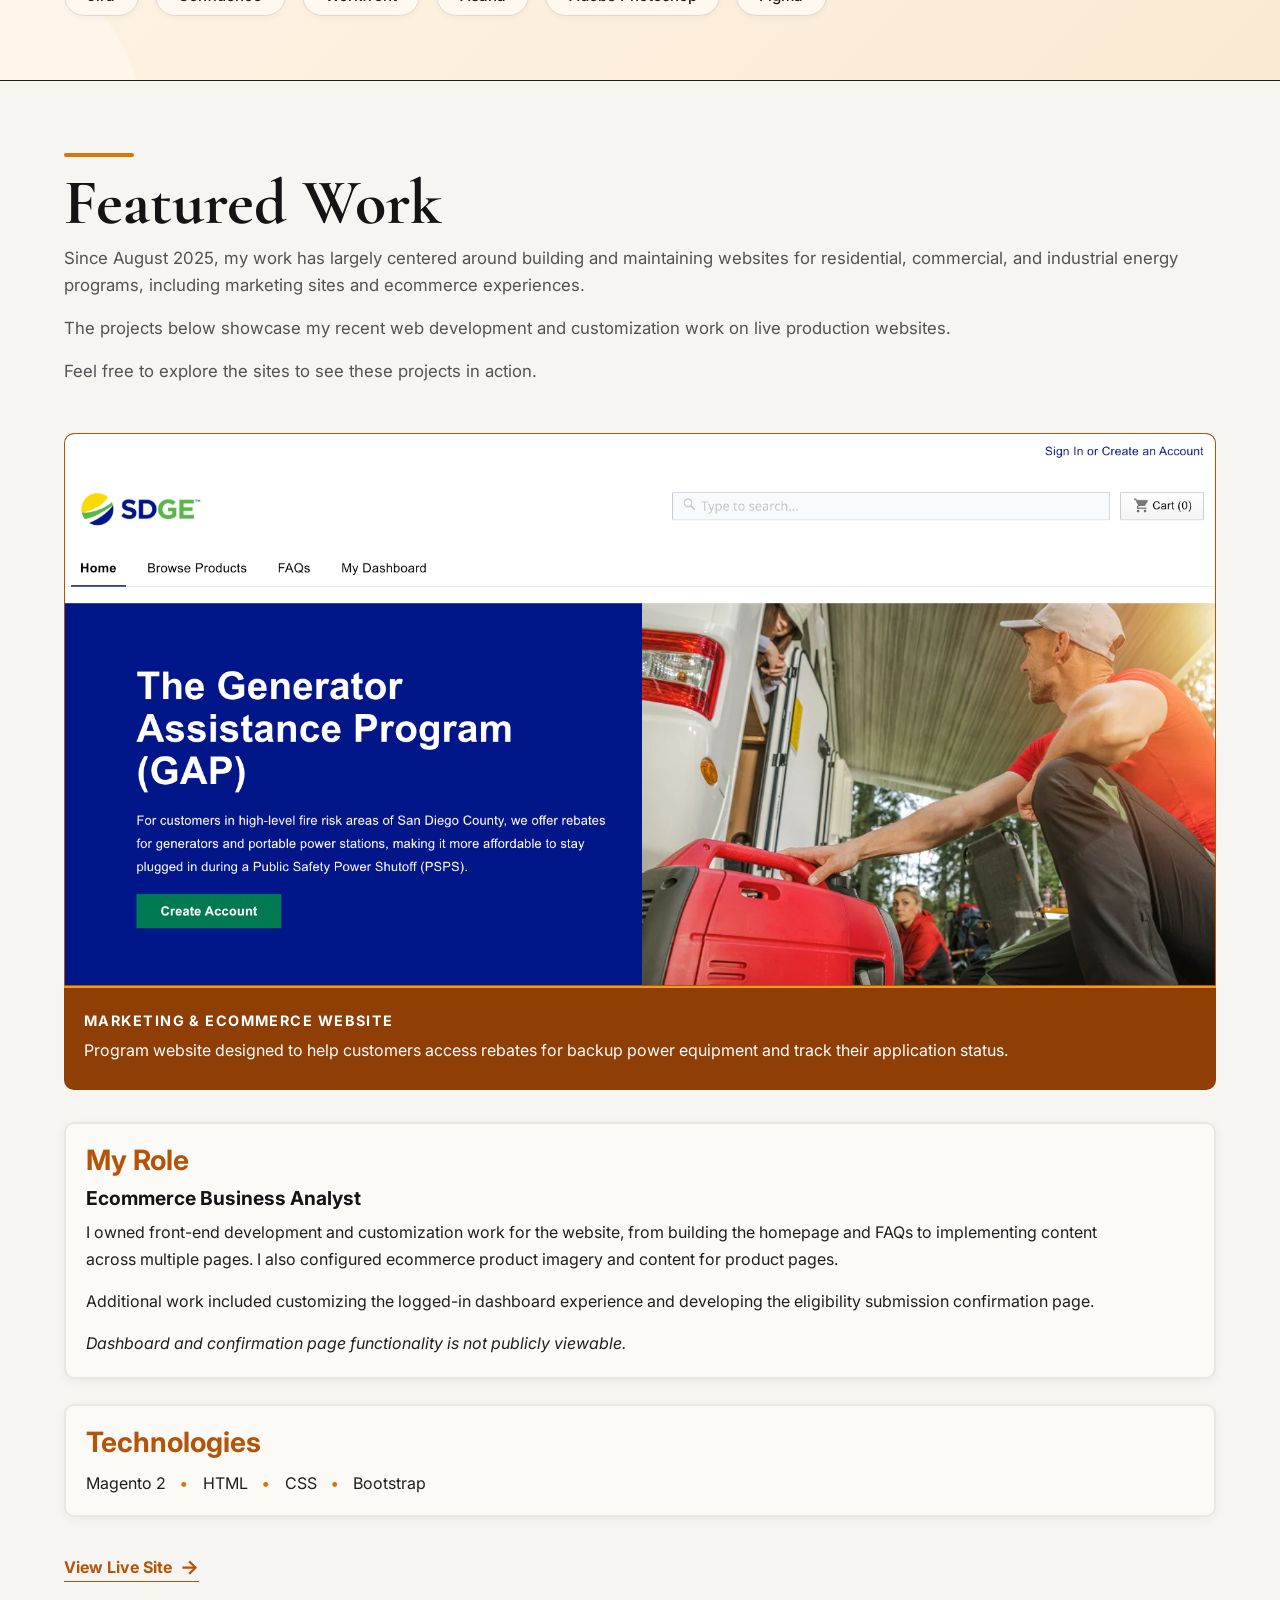
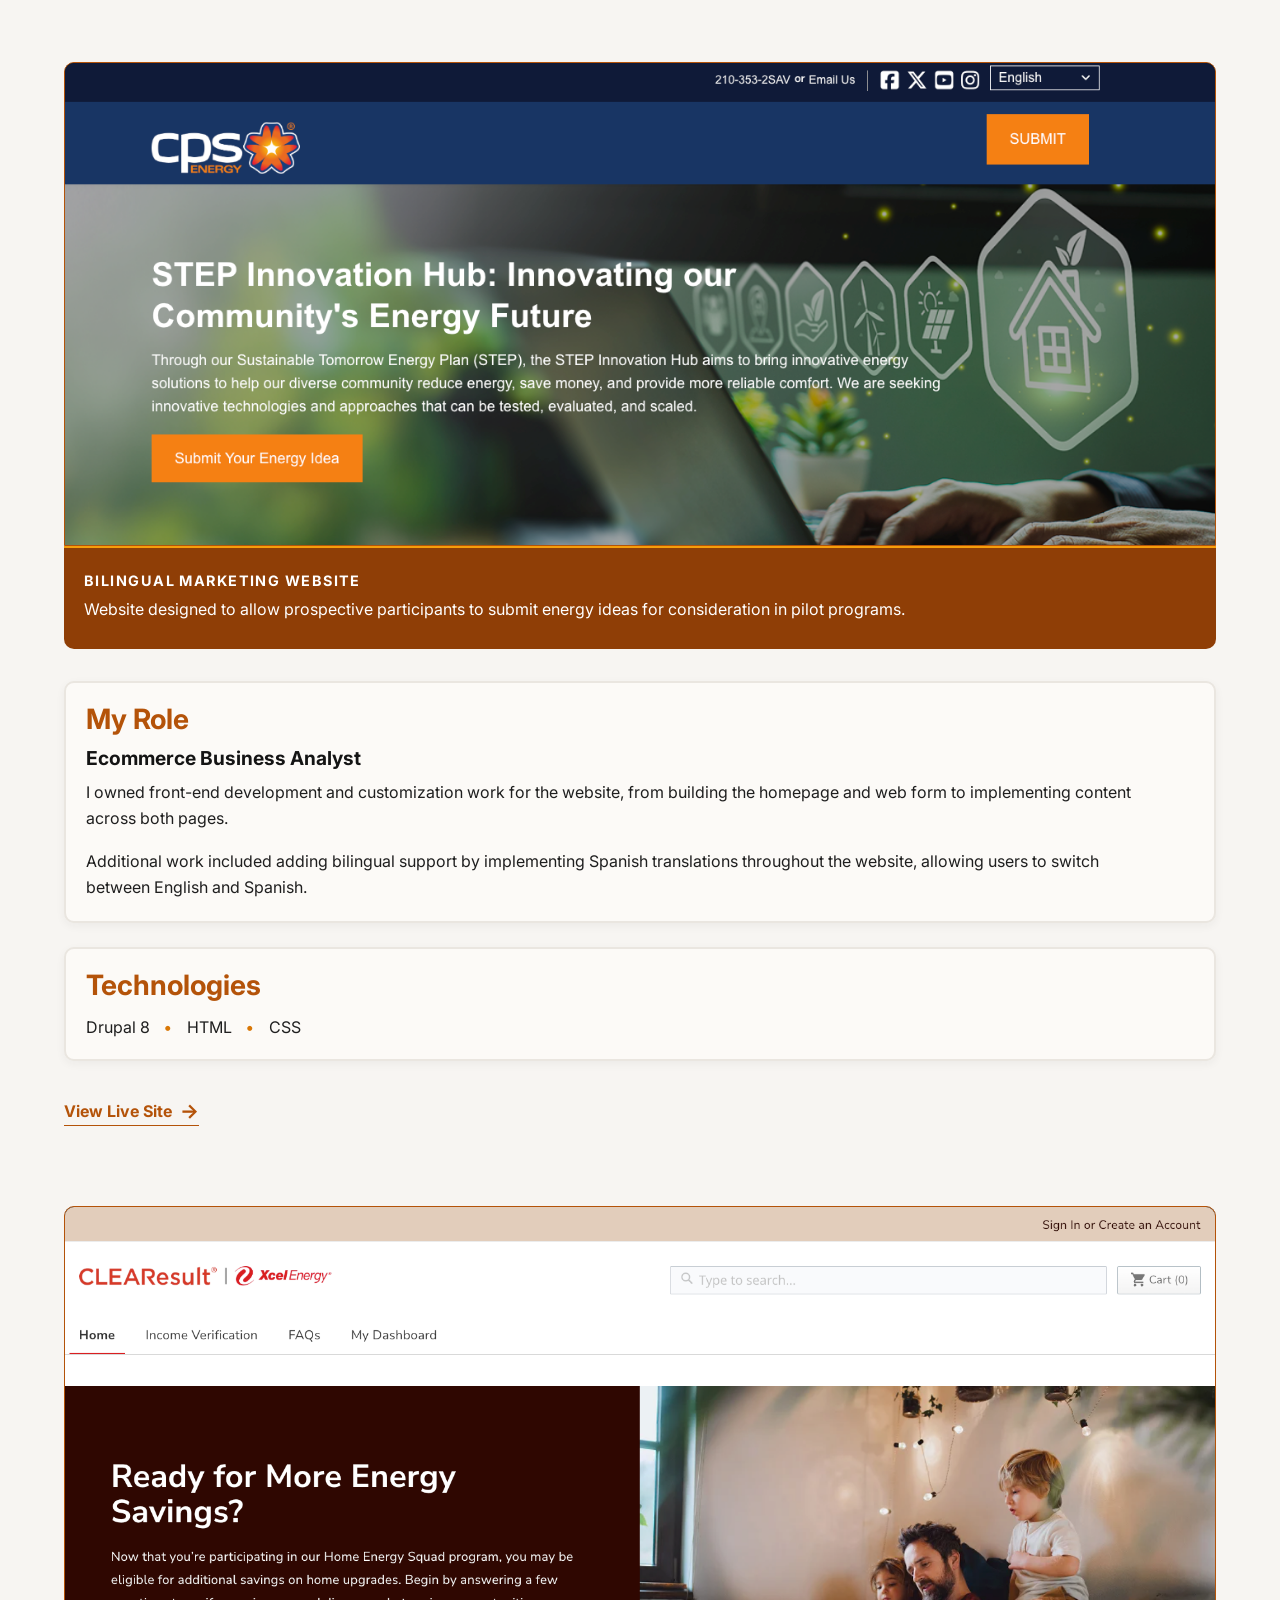
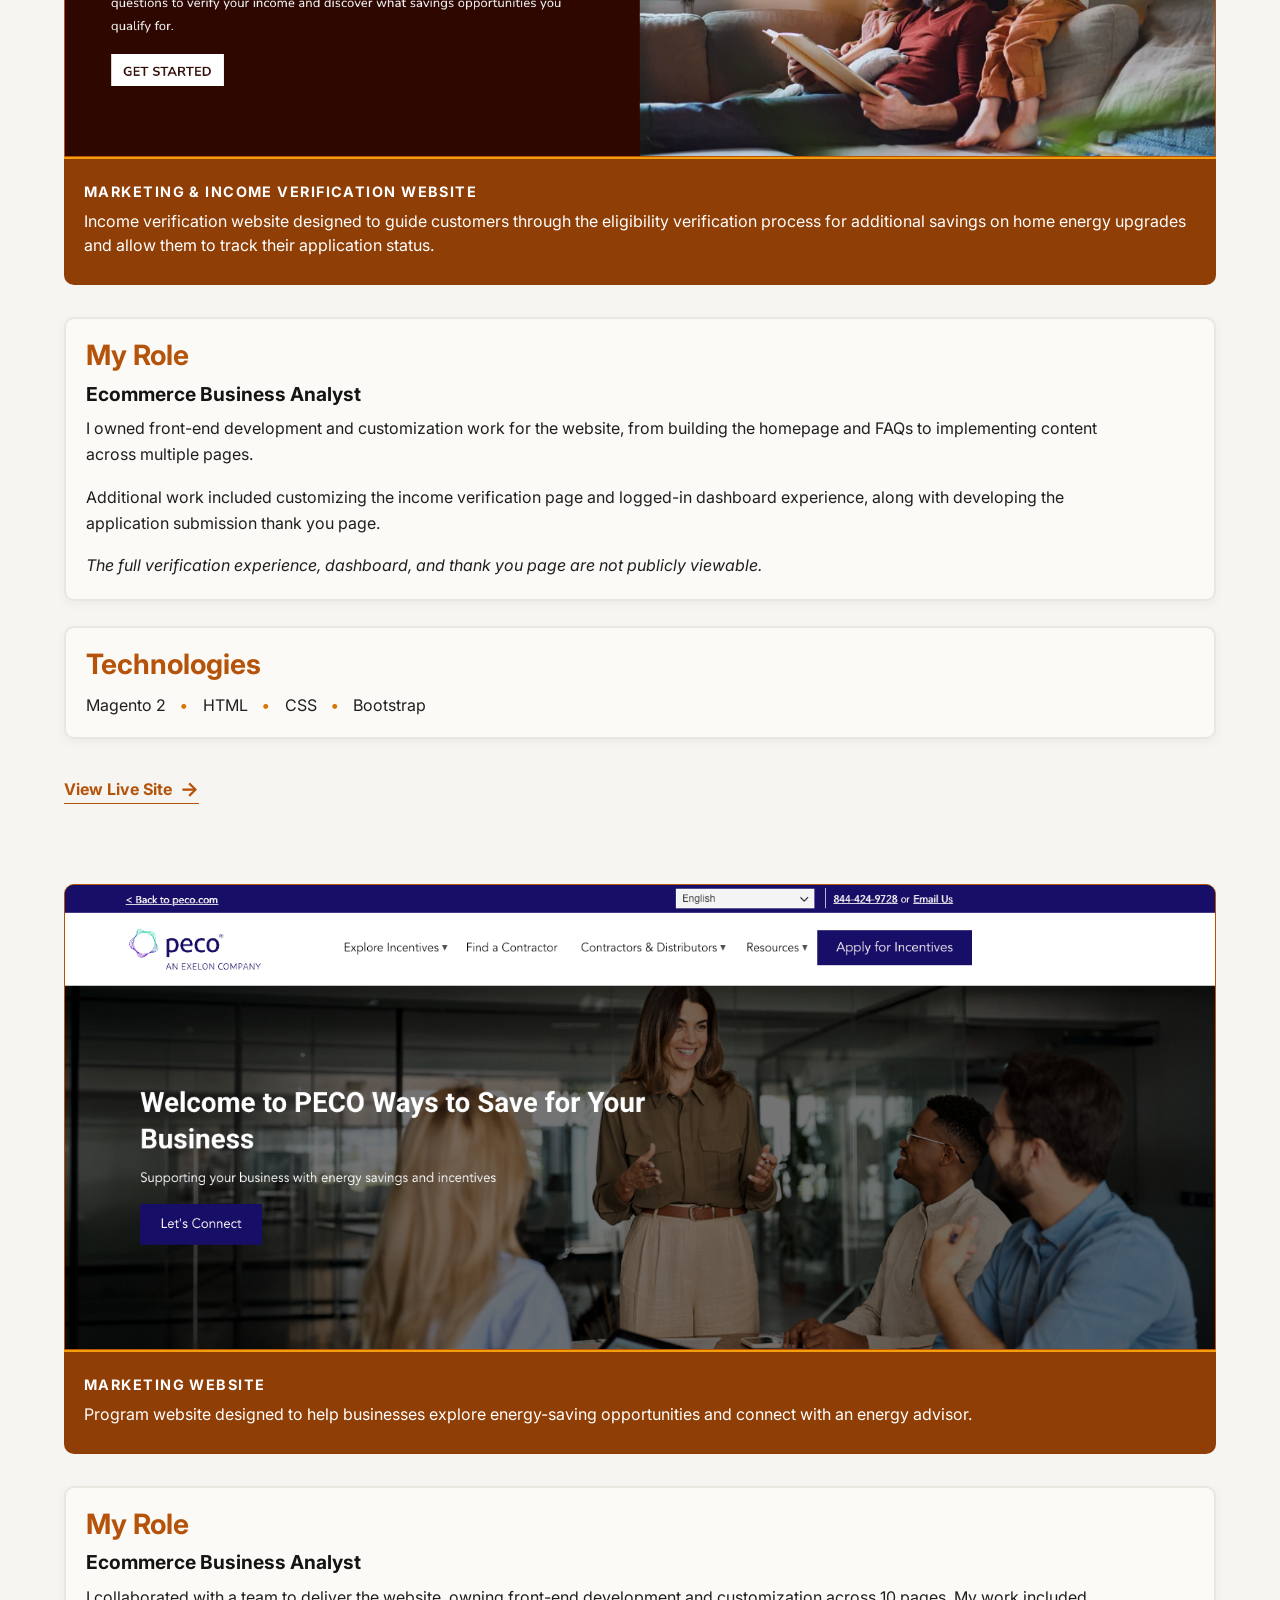
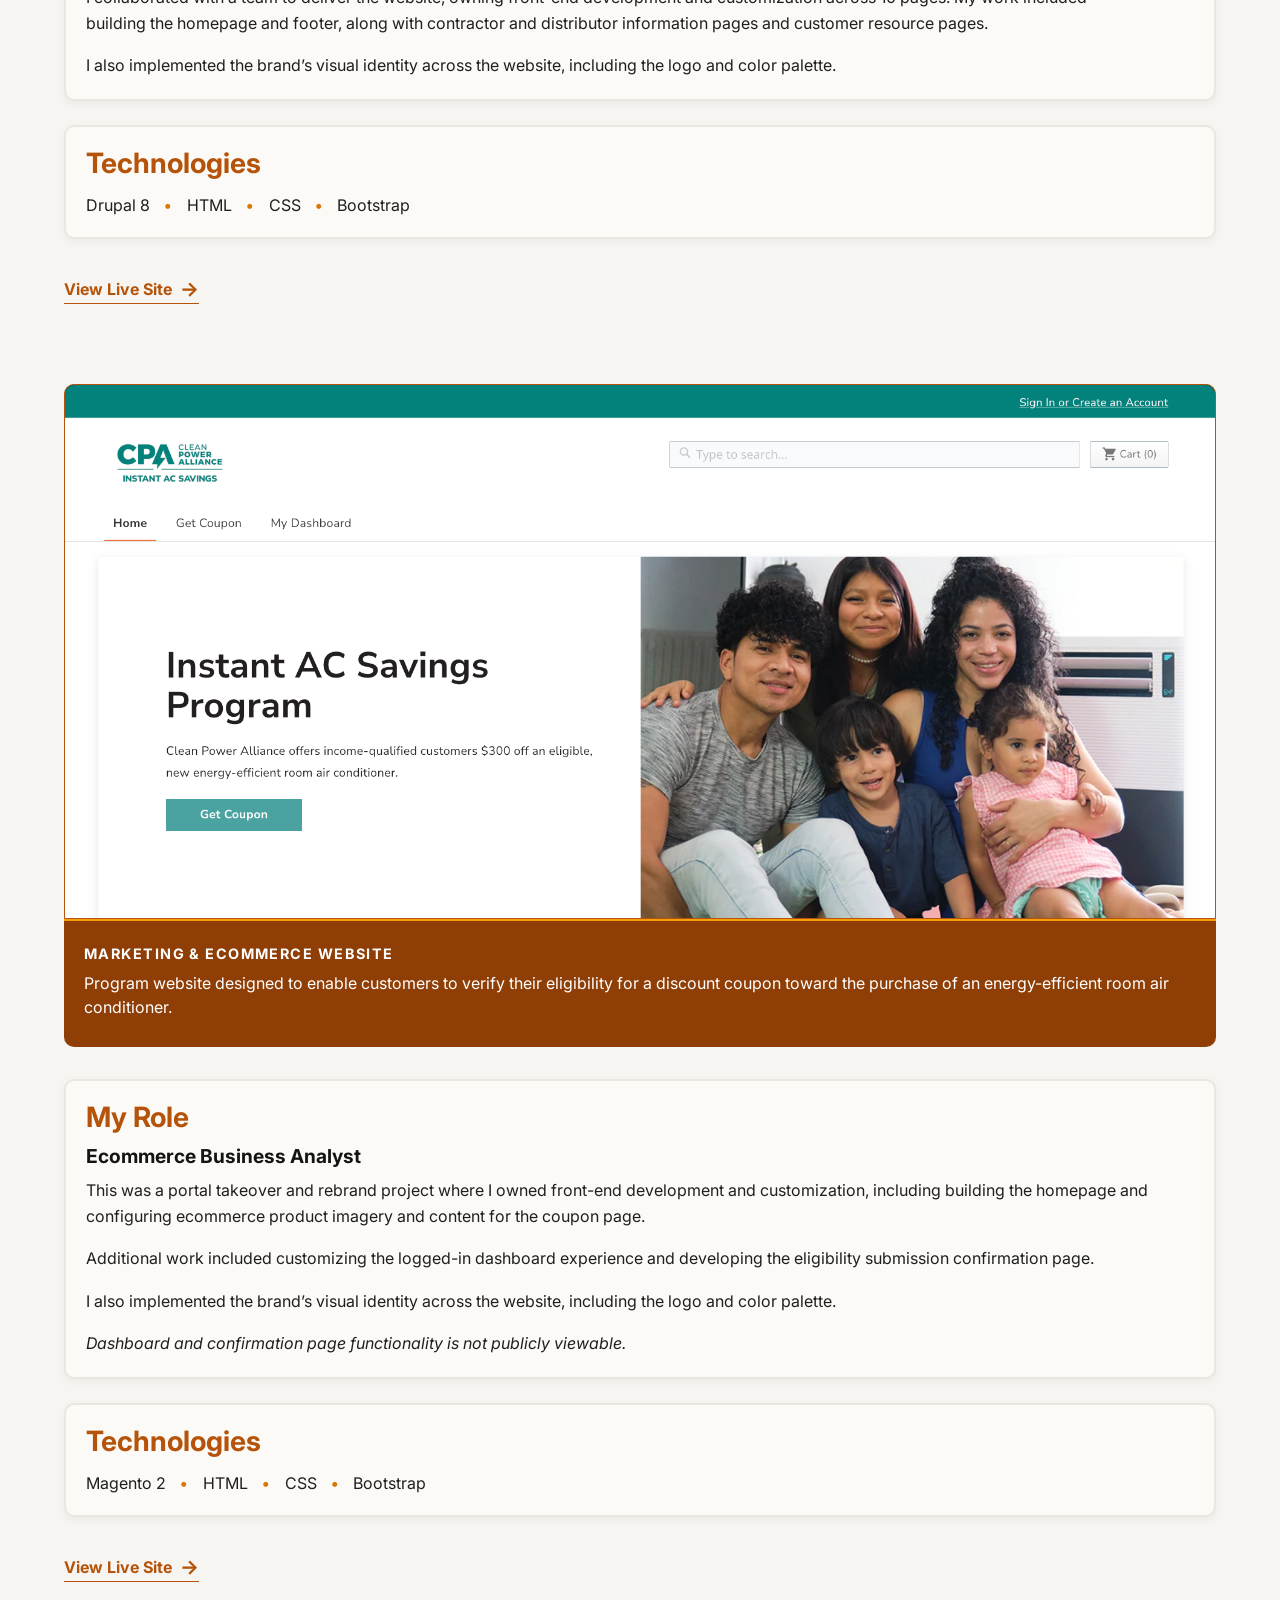
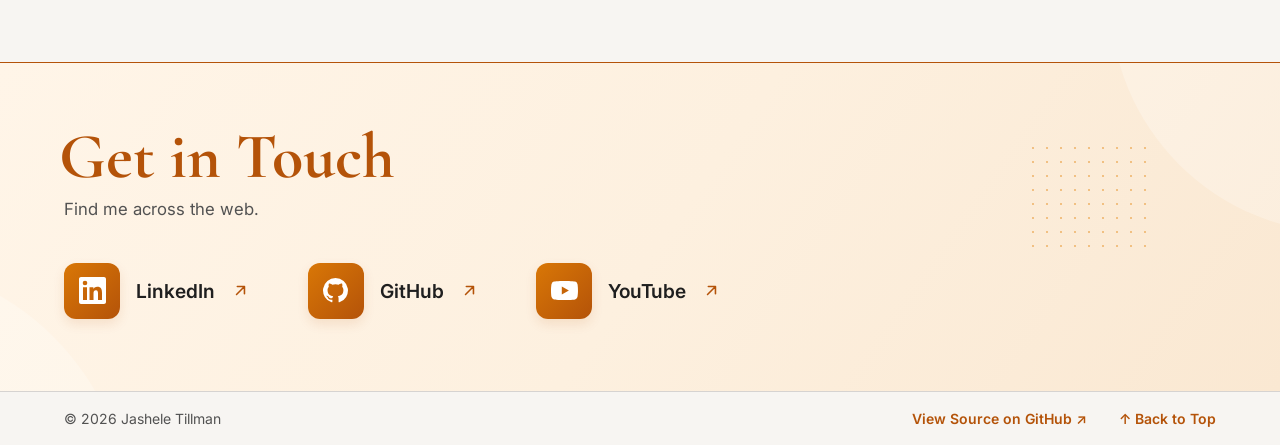
==== commit 2ff85494: "updates" ====
--- a/index.html
+++ b/index.html
@@ -248,14 +248,12 @@
 <a class="project-image" href="https://sdgegap.clearesult.com/"
 aria-label="View marketing and ecommerce website" target="_blank"
 rel="nofollow noopener noreferrer">
-<img src="images/power-equip-site.png" alt="Backup power equipment website homepage">
+<img src="images/power-equip-site.png" alt="Marketing and ecommerce website homepage">
 </a>
 
 <div class="project-summary">
 
-<span class="project-type">
-Marketing &amp; Ecommerce Website
-</span>
+<span class="project-type">Marketing &amp; Ecommerce Website</span>
 
 <p>Program website designed to help customers access rebates for backup power equipment and
 track their application status.</p>
@@ -365,7 +363,7 @@
 
 </article>
 
-<!-- ======================Income Verification Website ====================== -->
+<!-- ======================Income Verification Website====================== -->
 
 <article id="income-verification-website" class="project">
 
@@ -429,7 +427,7 @@
 
 </article>
 
-<!-- ======================Marketing Website ====================== -->
+<!-- ======================Marketing Website====================== -->
 
 <article id="marketing-website" class="project">
 
@@ -486,6 +484,65 @@
 </article>
 
 
+<!-- ======================Marketing & Ecommerce Website====================== -->
+<article id="marketing-ecommerce-website-2" class="project">
+
+<a class="project-image" href="https://cpainstantacsavings.clearesult.com/"
+aria-label="View marketing and ecommerce website" target="_blank"
+rel="nofollow noopener noreferrer">
+<img src="images/rebrand-site.png" alt="Marketing and ecommerce website homepage">
+</a>
+
+<div class="project-summary">
+
+<span class="project-type">Marketing &amp; Ecommerce Website</span>
+
+<p>Program website designed to enable customers to verify their eligibility for a discount coupon toward the purchase of an energy-efficient room air conditioner.</p>
+
+</div>
+
+<div class="project-details">
+
+<div class="project-section">
+
+<h3>My Role</h3>
+
+<h4>Ecommerce Business Analyst</h4>
+
+<p>This was a portal takeover and rebrand project where I owned front-end development and customization, including building the homepage and configuring ecommerce product imagery and content for the coupon page.</p>
+
+<p class="feat-work-p">Additional work included customizing the logged-in dashboard experience and developing the eligibility submission confirmation page.</p>
+
+<p class="feat-work-p">I also implemented the brand’s visual identity across the website, including the logo and color palette.</p>
+
+<p class="project-note">Dashboard and confirmation page functionality is not publicly viewable.</p>
+
+</div>
+
+<div class="project-section project-technologies-section">
+
+<h3>Technologies</h3>
+
+<div class="project-technologies" aria-label="Technologies used">
+
+<span>Magento 2</span>
+<span>HTML</span>
+<span>CSS</span>
+<span>Bootstrap</span>
+</div>
+
+</div>
+
+<a class="project-link" href="https://cpainstantacsavings.clearesult.com/"
+target="_blank" rel="nofollow noopener noreferrer">
+View Live Site
+<span aria-hidden="true">→</span>
+</a>
+
+</div>
+
+</article>
+
 
 </div>
 
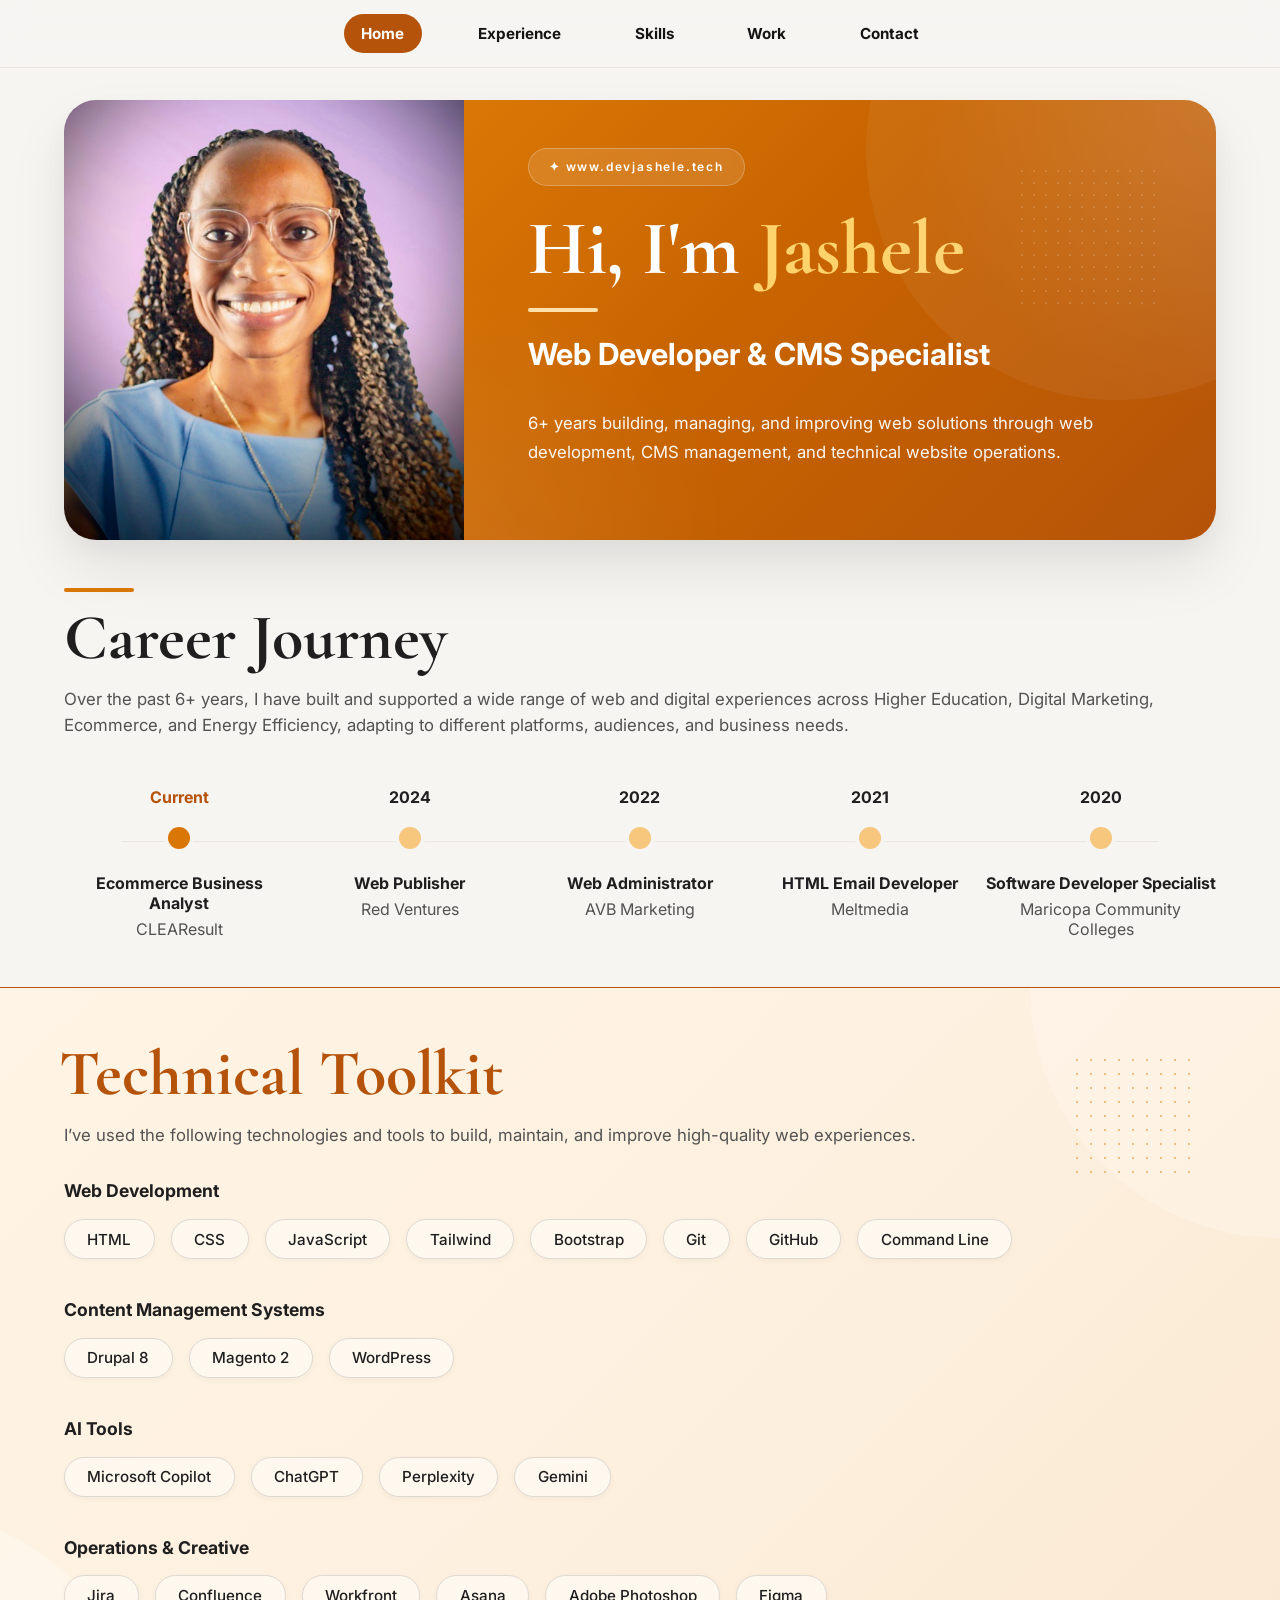
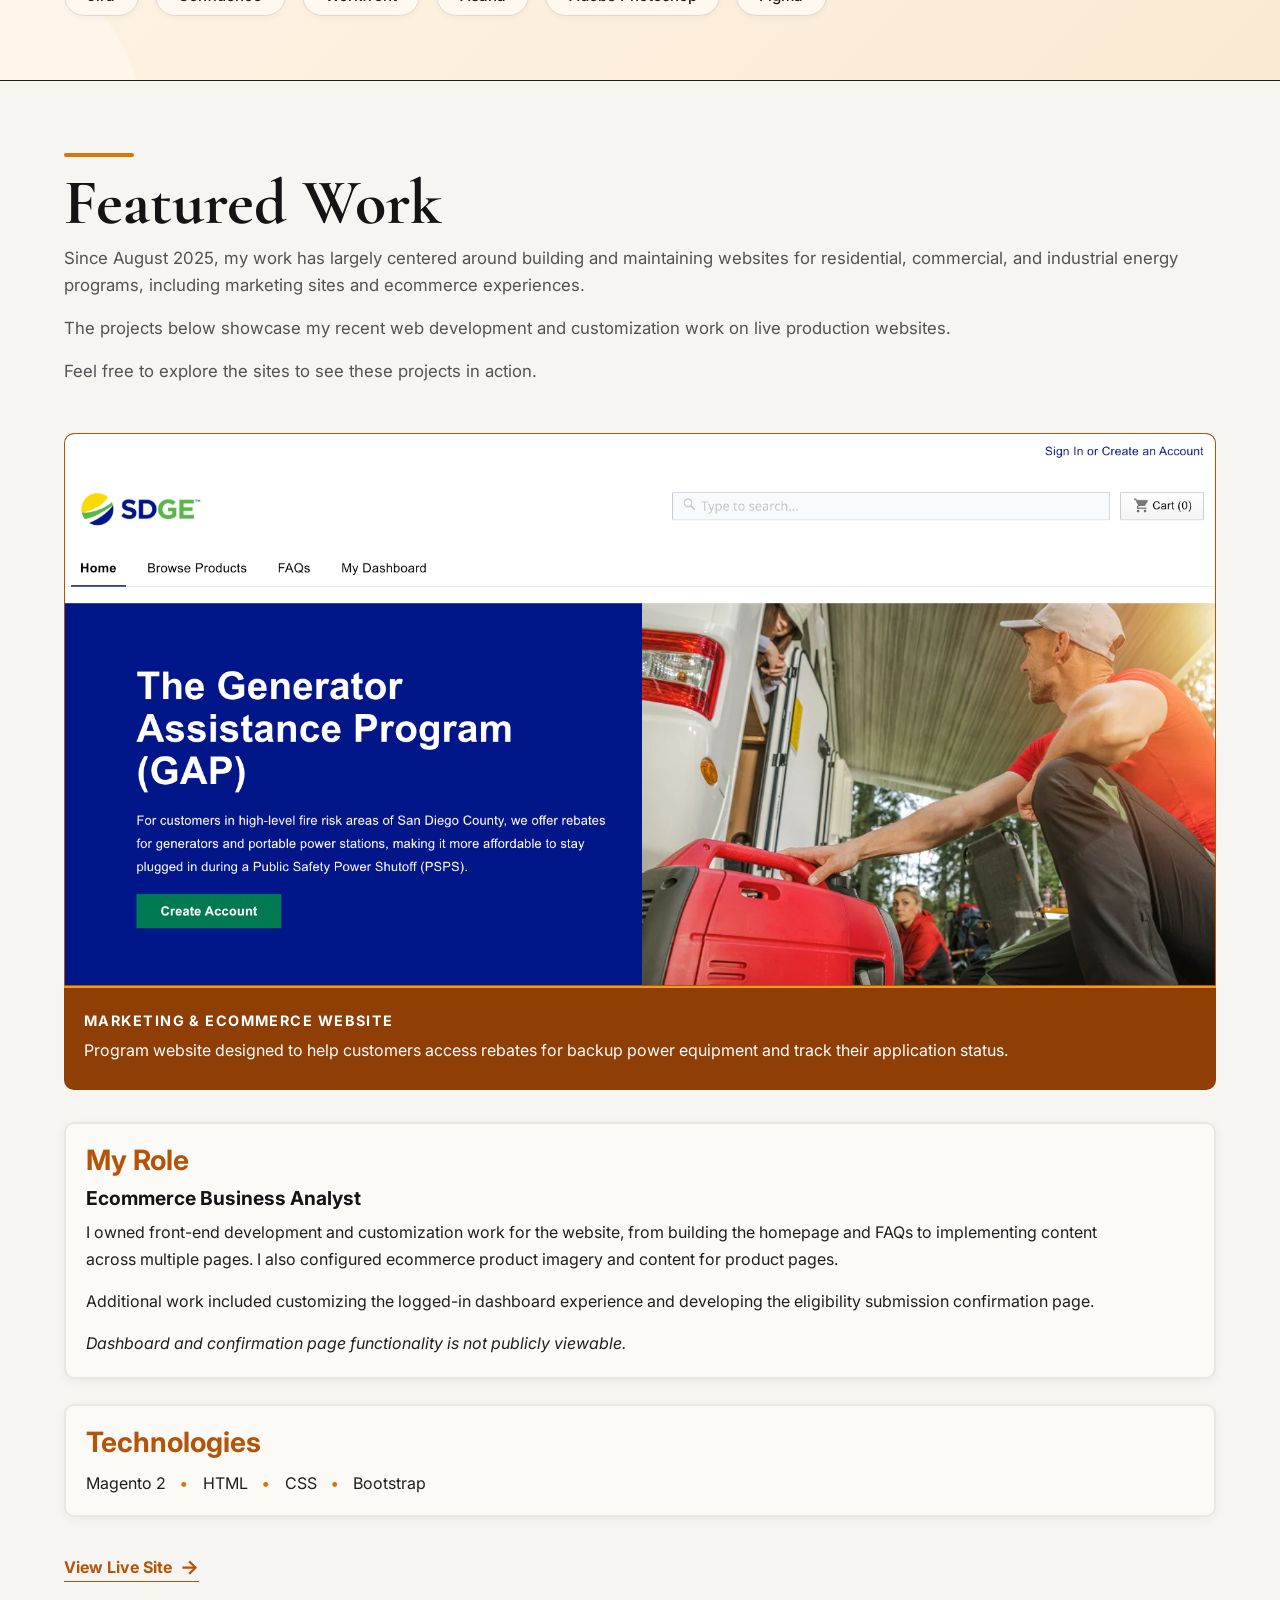
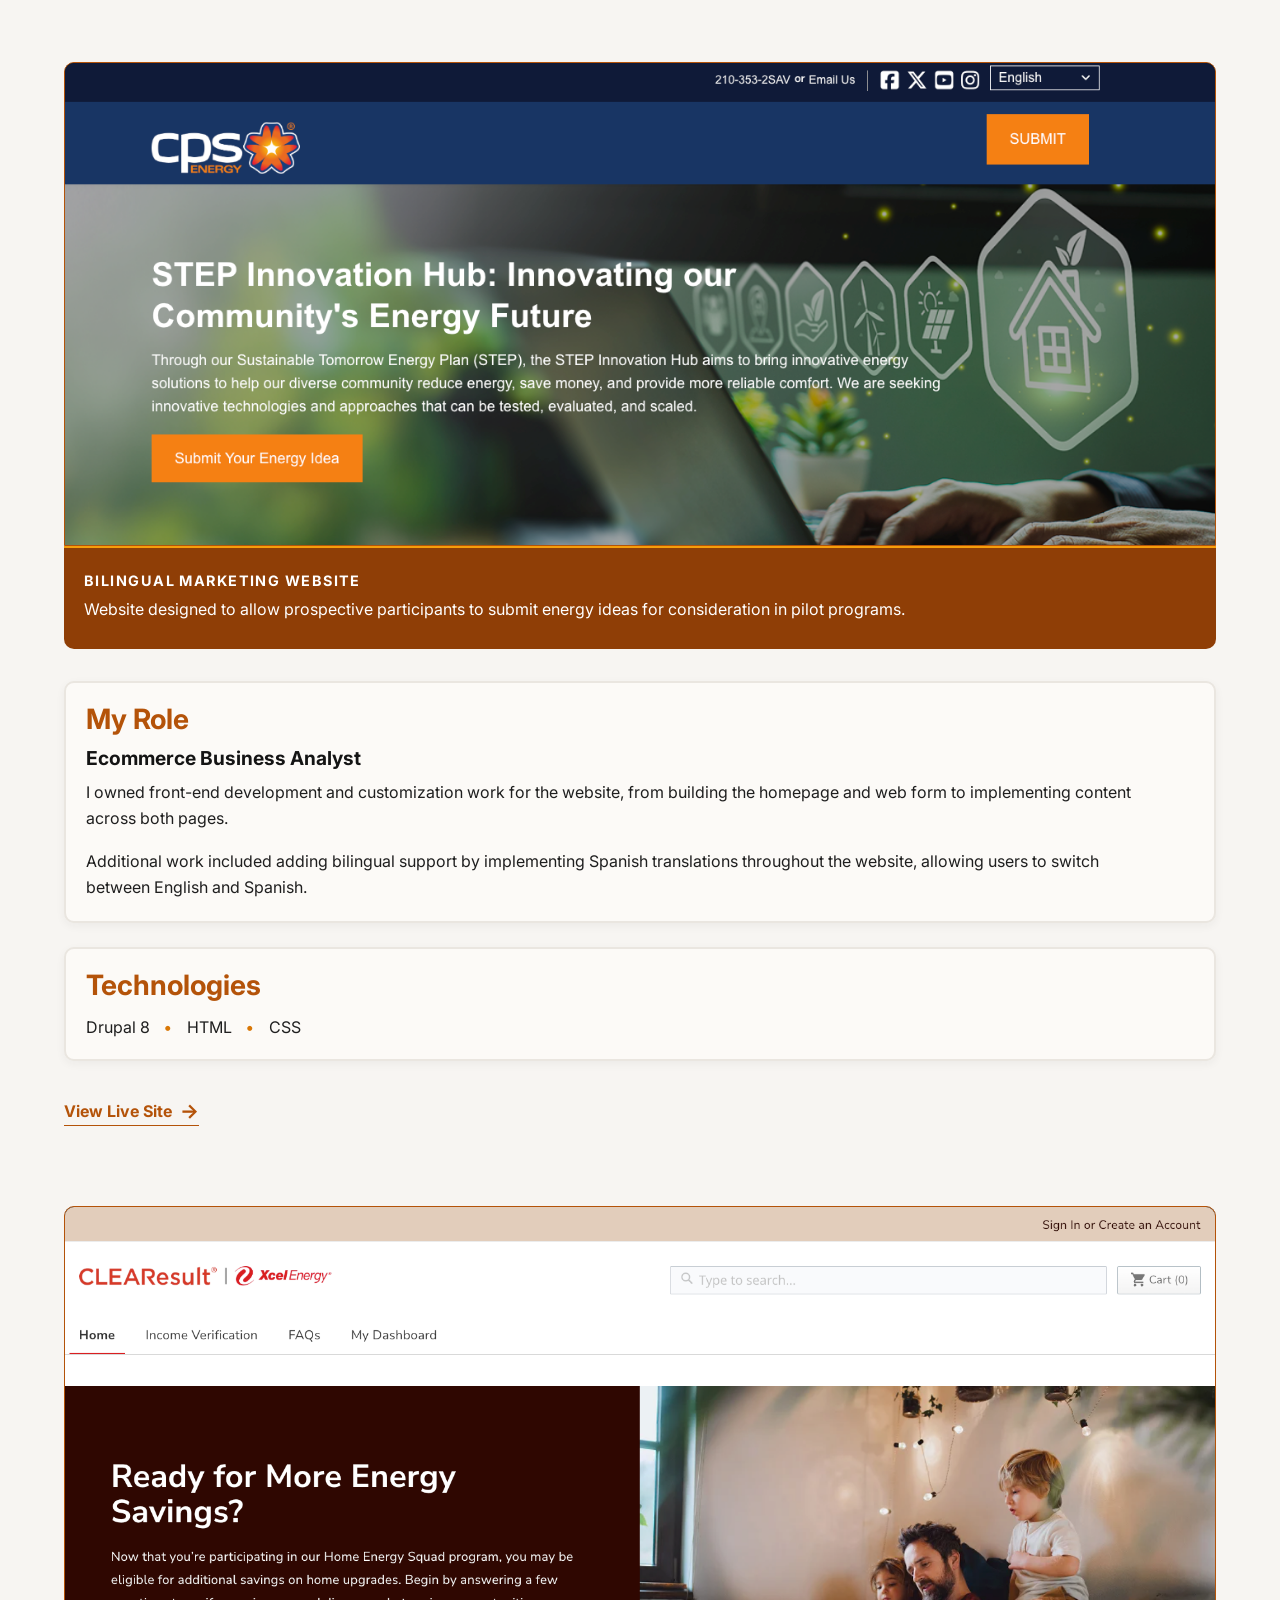
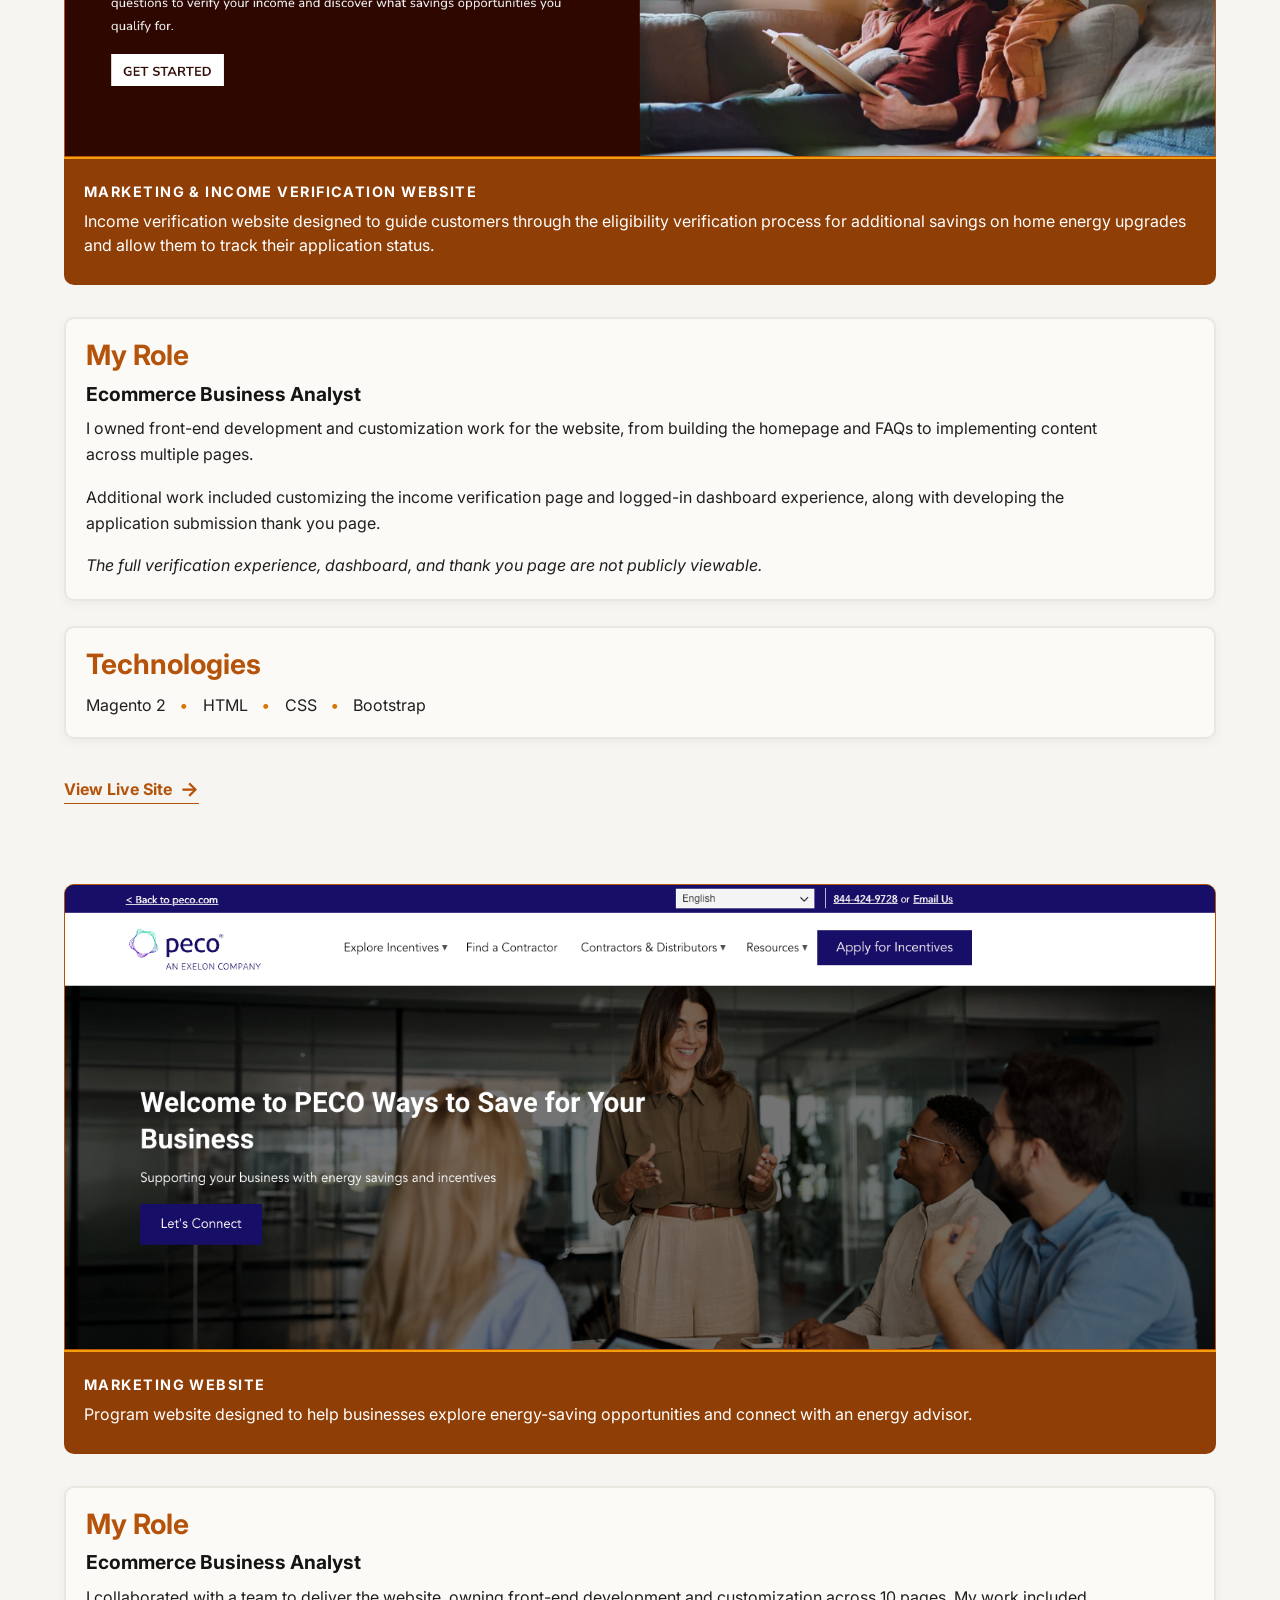
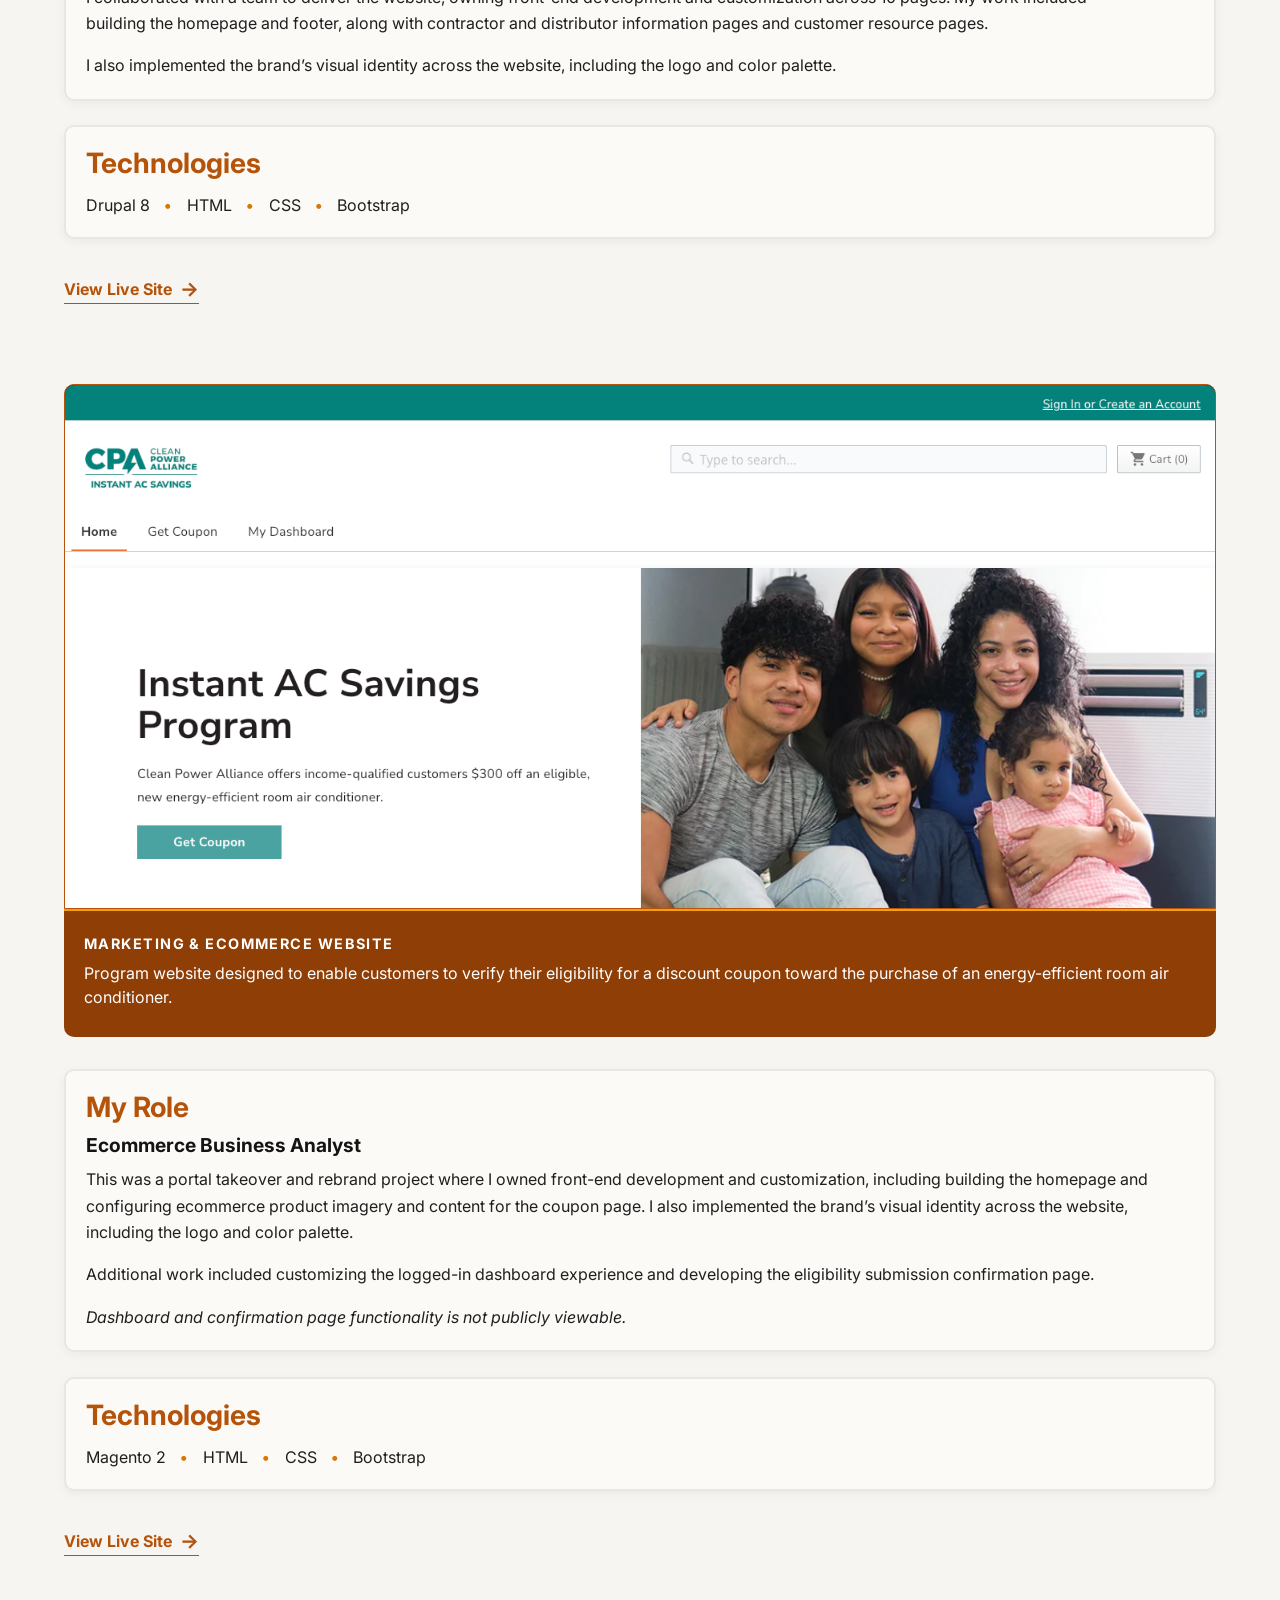
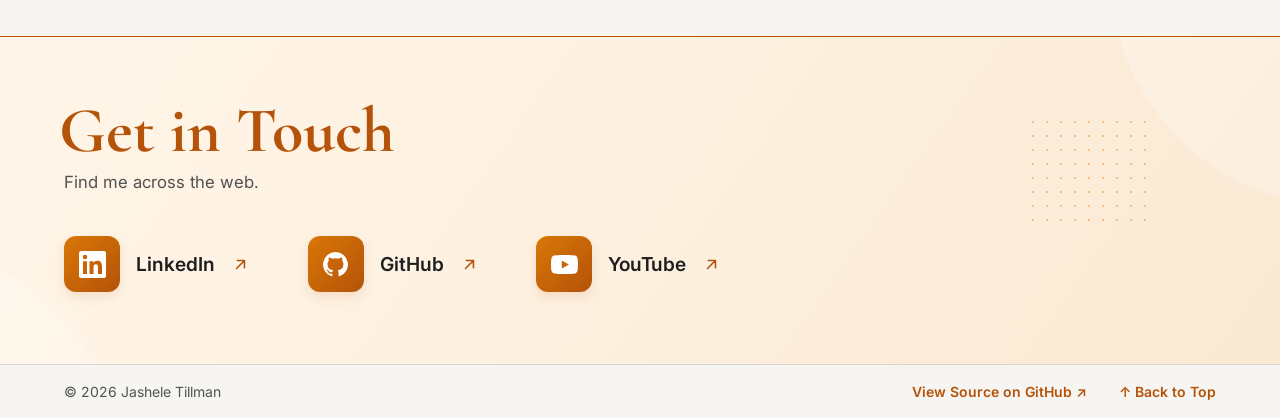
==== commit 6efa6af5: "post-launch website edits" ====
--- a/index.html
+++ b/index.html
@@ -509,11 +509,9 @@
 
 <h4>Ecommerce Business Analyst</h4>
 
-<p>This was a portal takeover and rebrand project where I owned front-end development and customization, including building the homepage and configuring ecommerce product imagery and content for the coupon page.</p>
+<p>This was a portal takeover and rebrand project where I owned front-end development and customization, including building the homepage and configuring ecommerce product imagery and content for the coupon page. I also implemented the brand’s visual identity across the website, including the logo and color palette.</p>
 
 <p class="feat-work-p">Additional work included customizing the logged-in dashboard experience and developing the eligibility submission confirmation page.</p>
-
-<p class="feat-work-p">I also implemented the brand’s visual identity across the website, including the logo and color palette.</p>
 
 <p class="project-note">Dashboard and confirmation page functionality is not publicly viewable.</p>
 
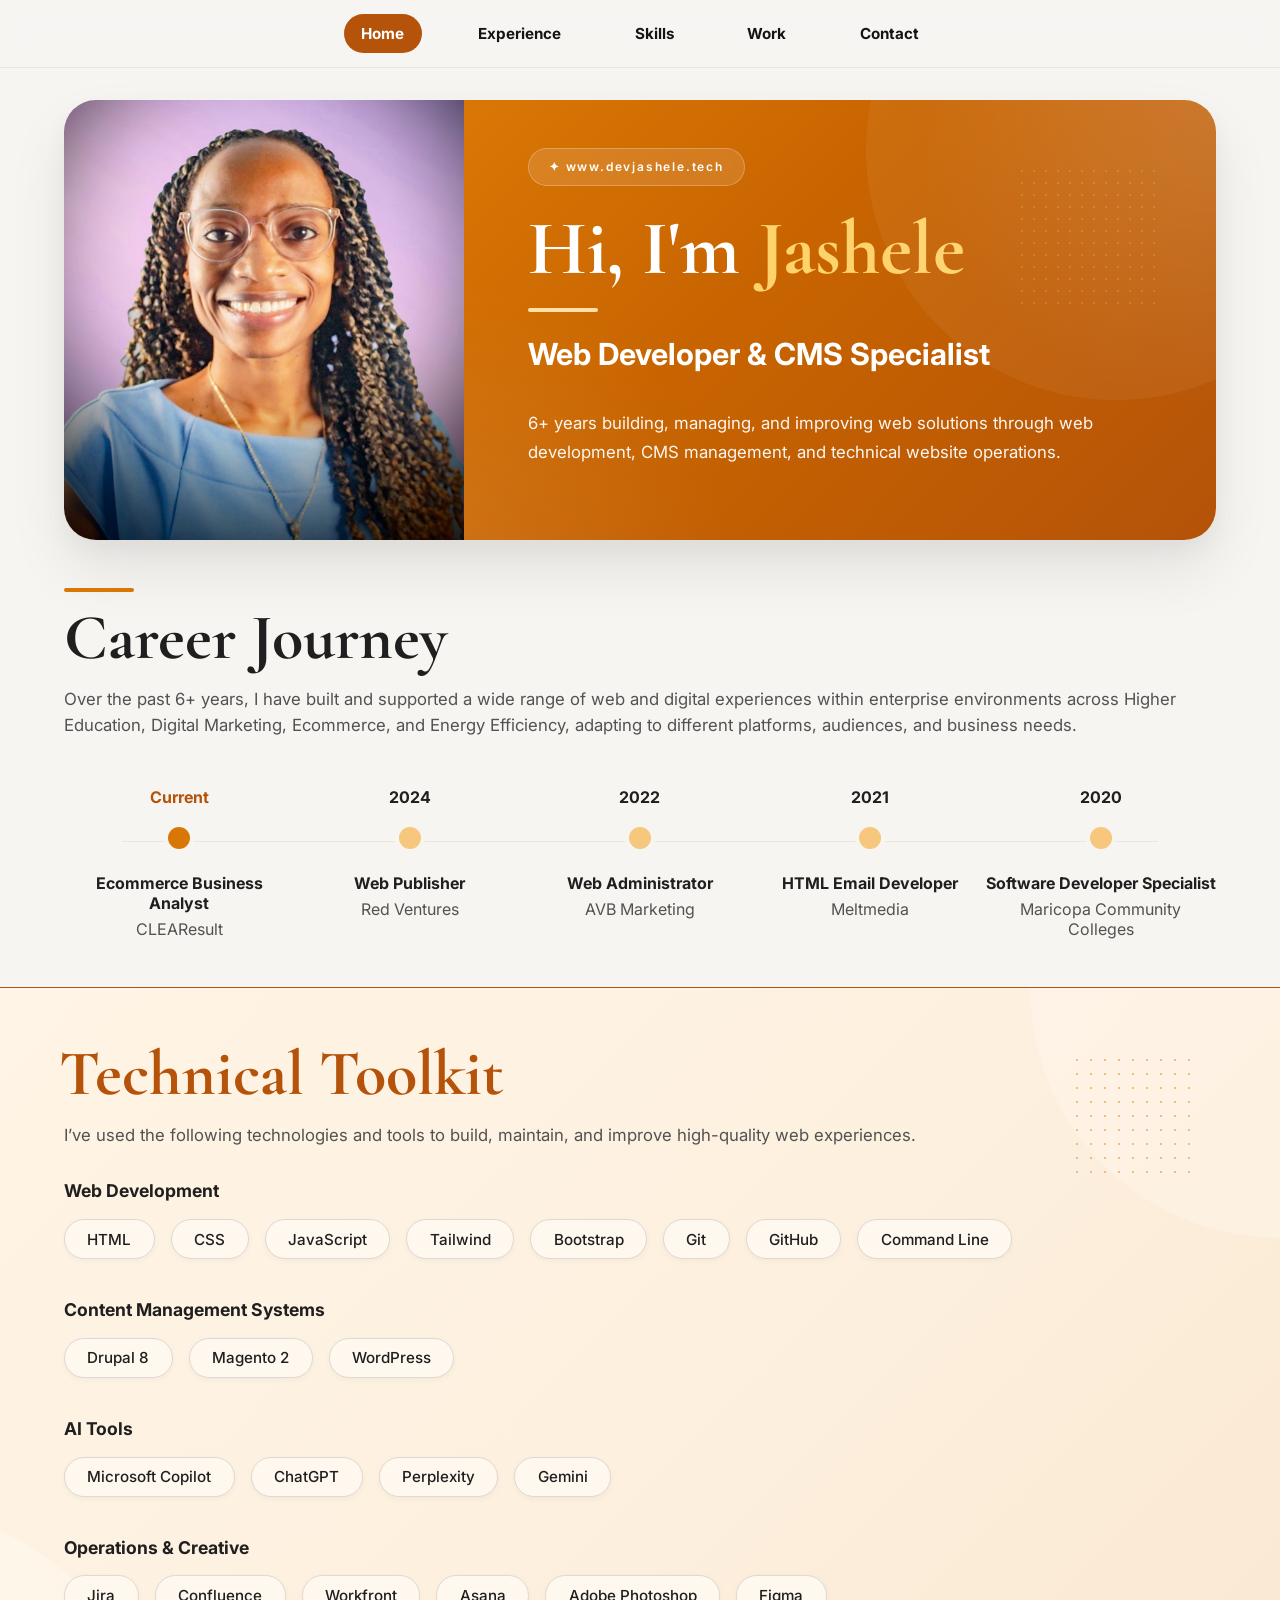
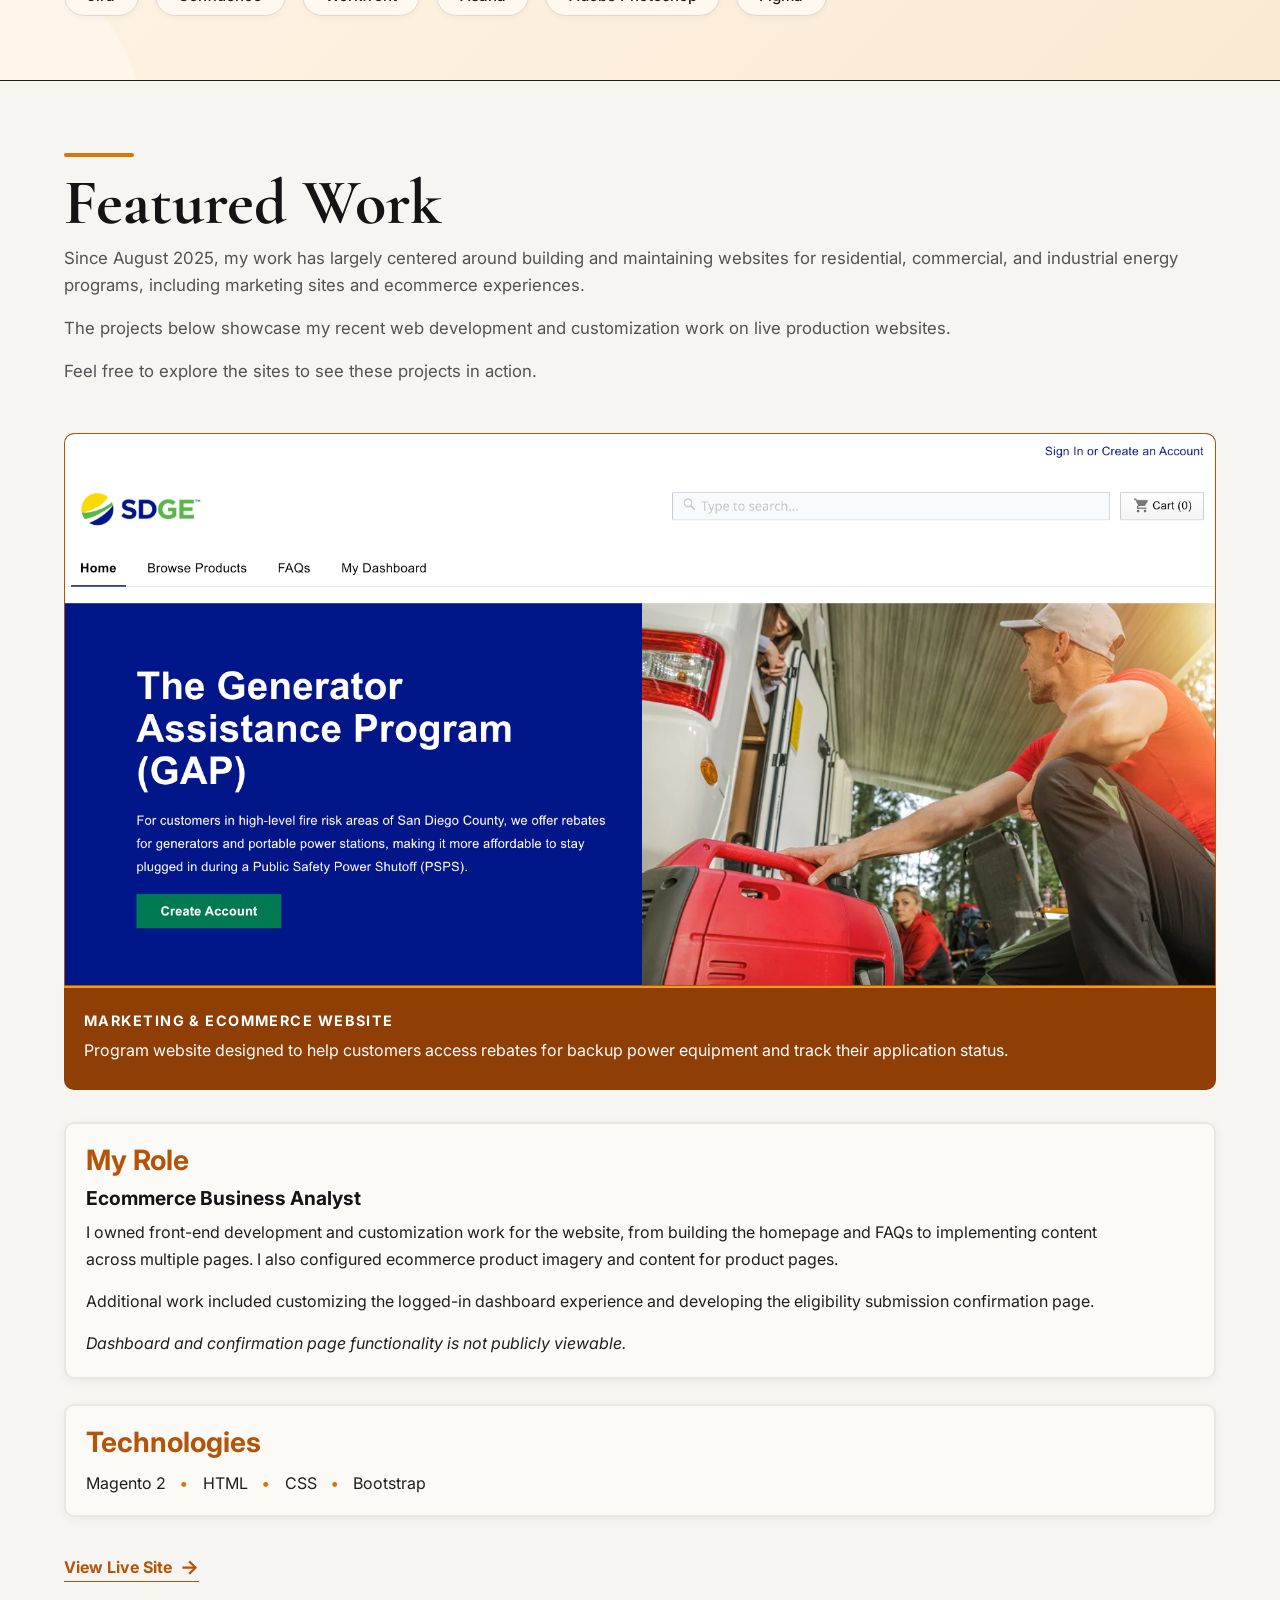
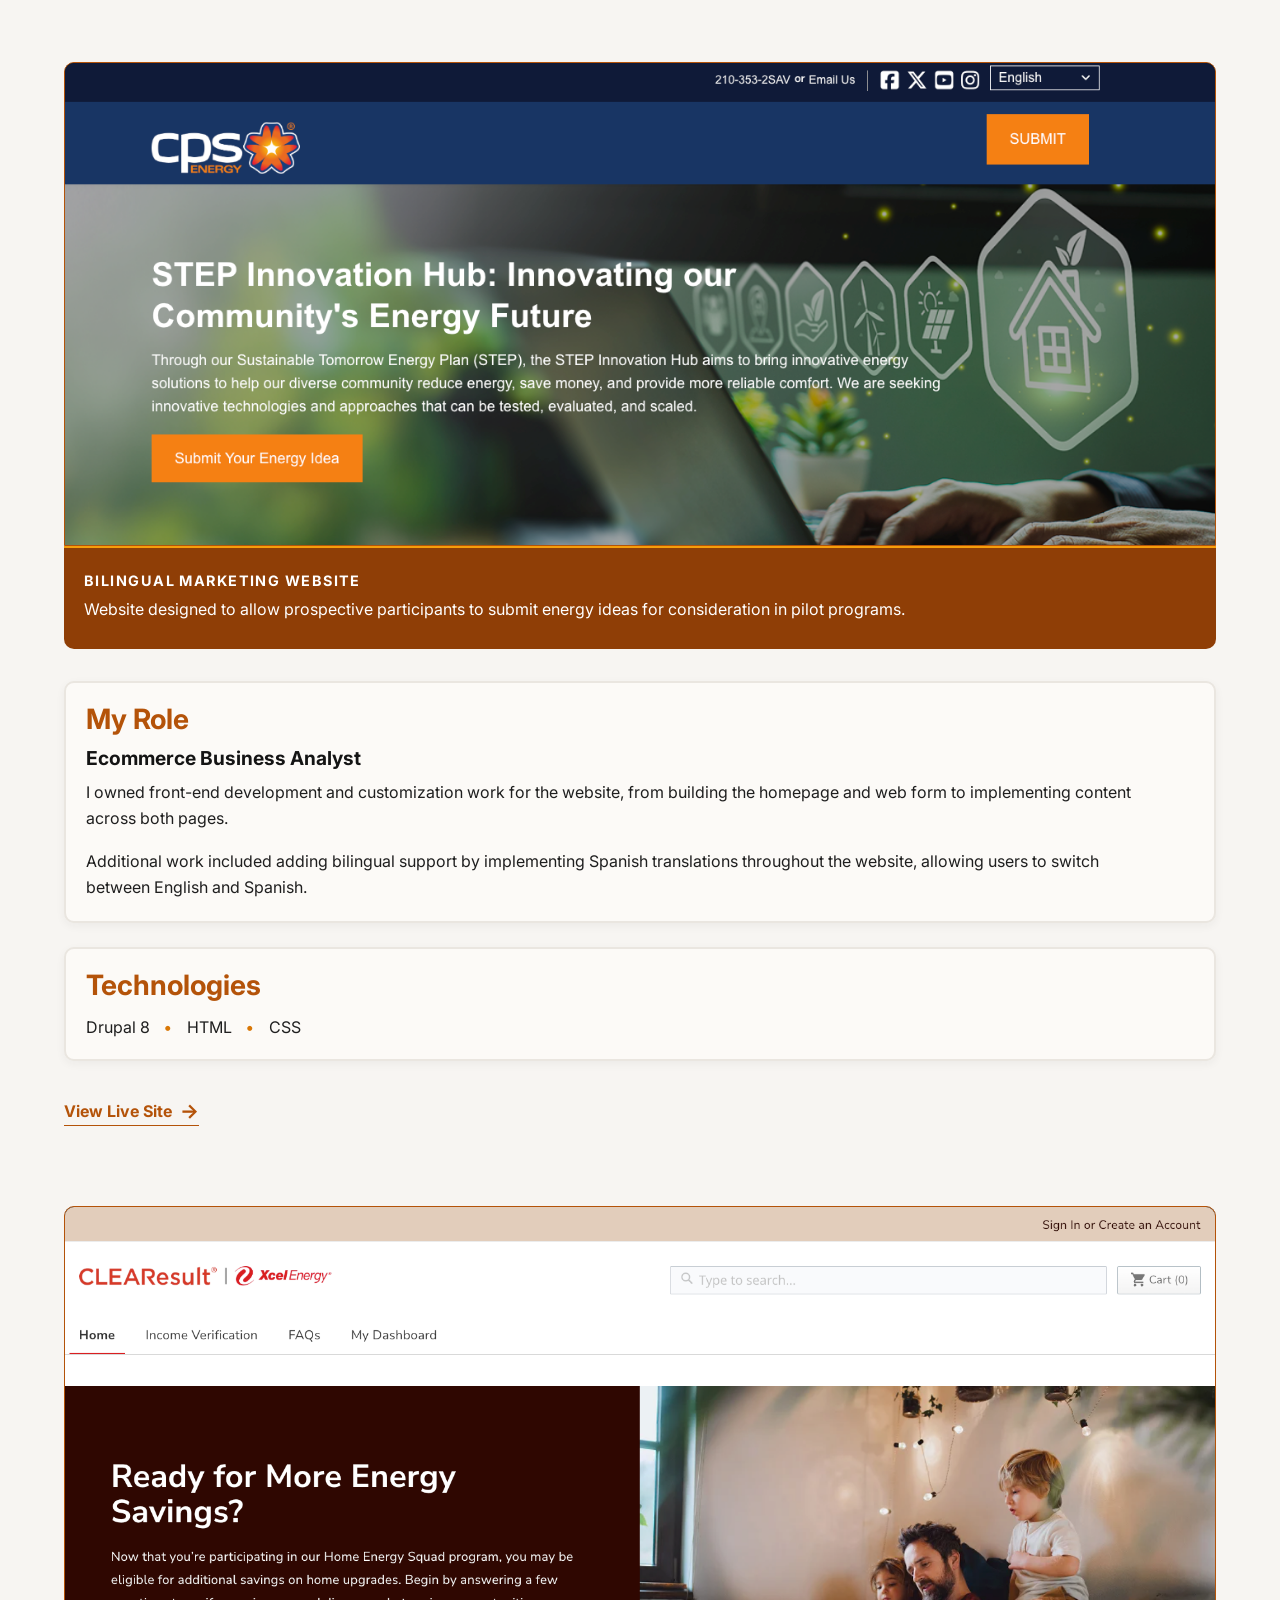
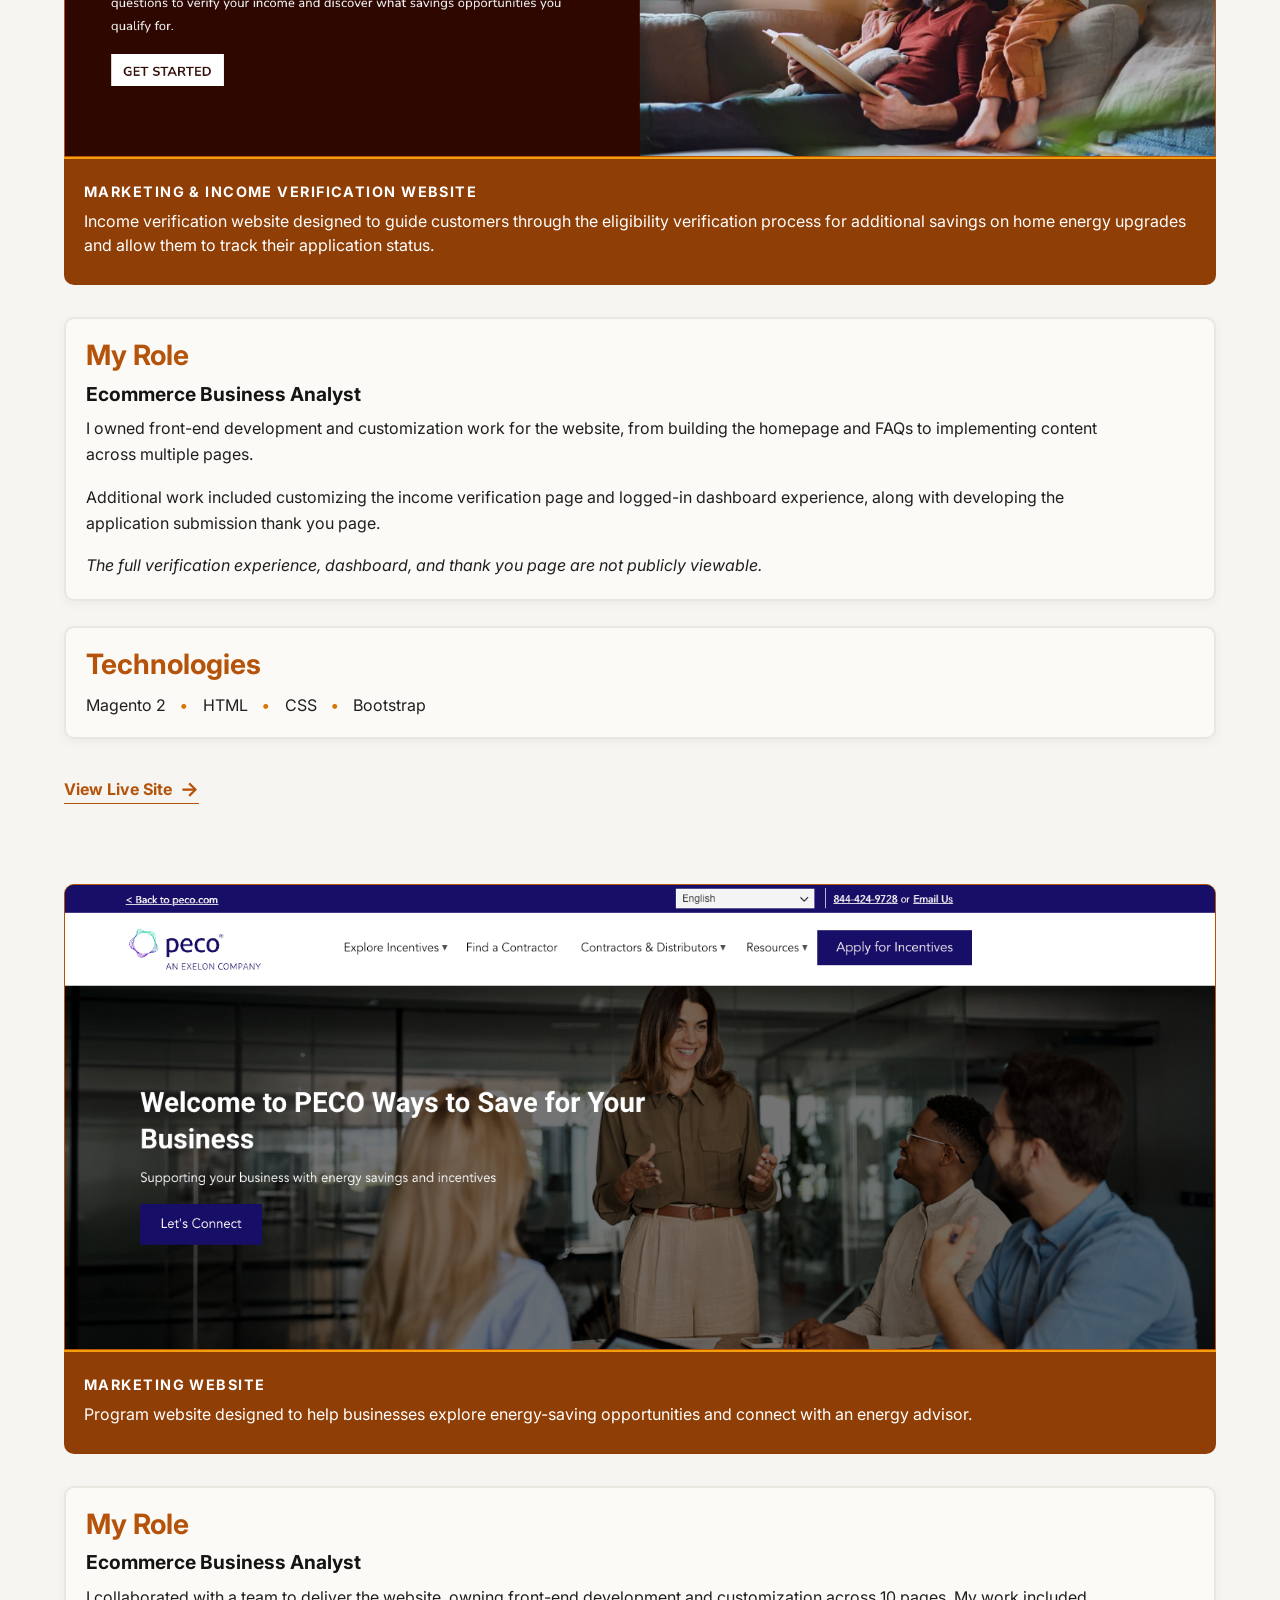
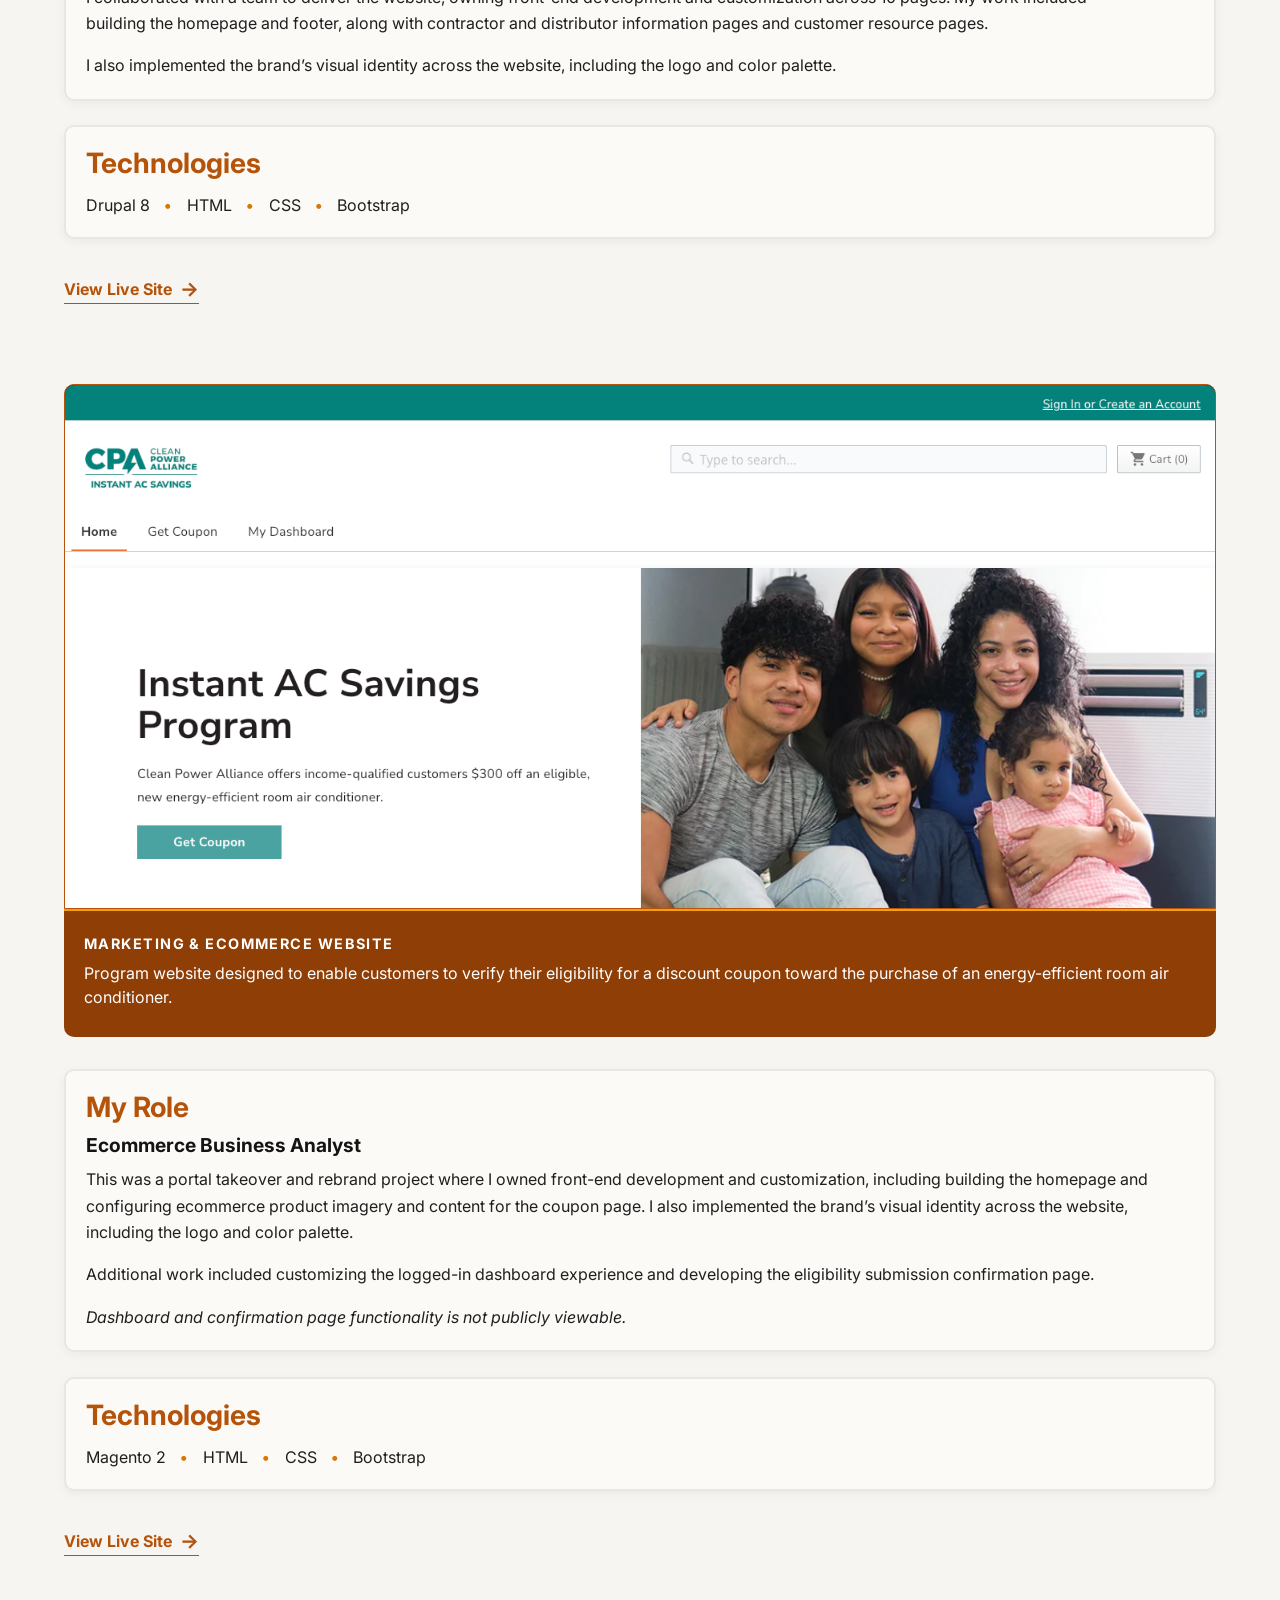
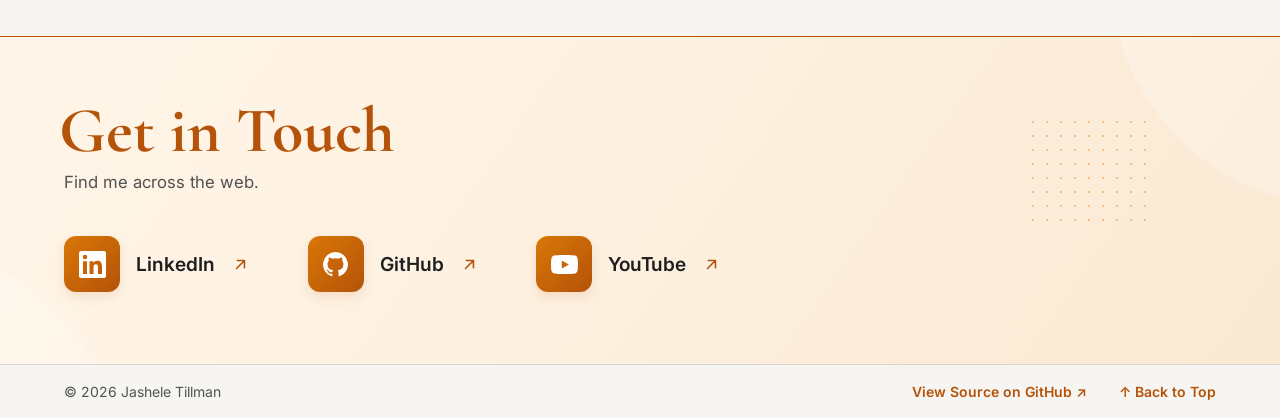
==== commit a6443637: "post-launch website edits" ====
--- a/index.html
+++ b/index.html
@@ -4,668 +4,676 @@
 
 <head>
 
-<meta charset="UTF-8">
-
-<meta name="viewport" content="width=device-width, initial-scale=1.0">
-
-<title>Jashele T. | Web Developer & CMS Specialist</title>
-
-<meta name="description"
-content="Jashele Tillman - Web Developer & CMS Specialist - 6+ years building, managing, and improving web solutions through web development, CMS management, and technical website operations.">
-
-<link rel="icon" type="image/svg+xml" href="images/favicon.svg">
-
-<link rel="icon" type="image/png" href="images/favicon.png">
-
-<link rel="stylesheet" href="style.css">
-
-<link rel="preconnect" href="https://fonts.googleapis.com">
-
-<link rel="preconnect" href="https://fonts.gstatic.com" crossorigin>
-
-<link
-href="https://fonts.googleapis.com/css2?family=Cormorant+Garamond:wght@600;700&family=Inter:wght@400;500;600;700&display=swap"
-rel="stylesheet">
+    <meta charset="UTF-8">
+
+    <meta name="viewport" content="width=device-width, initial-scale=1.0">
+
+    <title>Jashele T. | Web Developer & CMS Specialist</title>
+
+    <meta name="description"
+        content="Jashele Tillman - Web Developer & CMS Specialist - 6+ years building, managing, and improving web solutions through web development, CMS management, and technical website operations.">
+
+    <link rel="icon" type="image/svg+xml" href="images/favicon.svg">
+
+    <link rel="icon" type="image/png" href="images/favicon.png">
+
+    <link rel="stylesheet" href="style.css">
+
+    <link rel="preconnect" href="https://fonts.googleapis.com">
+
+    <link rel="preconnect" href="https://fonts.gstatic.com" crossorigin>
+
+    <link
+        href="https://fonts.googleapis.com/css2?family=Cormorant+Garamond:wght@600;700&family=Inter:wght@400;500;600;700&display=swap"
+        rel="stylesheet">
 
 </head>
 
 <body>
 
-<!-- ======================PRIMARY NAVIGATION====================== -->
-<nav class="site-nav" aria-label="Primary navigation">
-<a class="site-nav-link active" href="#home" aria-current="location">Home</a>
-<a class="site-nav-link" href="#career">Experience</a>
-<a class="site-nav-link" href="#toolkit">Skills</a>
-<a class="site-nav-link" href="#work">Work</a>
-<a class="site-nav-link" href="#contact">Contact</a>
-</nav>
-
-<!-- ======================HERO====================== -->
-<header class="hero" id="home">
-
-<div class="photo">
-<img src="images/jashele-headshot.JPG" alt="Portrait of Jashele">
-</div>
-
-<div class="intro">
-
-<div class="eyebrow">✦ www.devjashele.tech</div>
-
-<h1>Hi, I'm <span>Jashele</span></h1>
-
-<div class="accent-line"></div>
-
-<h2>
-Web Developer & CMS Specialist
-</h2>
-
-<p class="hero-copy">6+ years building, managing, and improving web solutions through web development, CMS
-management, and technical website operations.</p>
-
-</div>
-
-</header>
-
-<main>
-
-<!-- ======================CAREER JOURNEY====================== -->
-
-<section class="career-journey" id="career">
-
-<div class="section-heading">
-
-<div class="accent-line"></div>
-
-<h2>Career Journey</h2>
-
-<p>Over the past 6+ years, I have built and supported a wide range of web and digital experiences across
-Higher Education, Digital Marketing, Ecommerce, and Energy Efficiency, adapting to different
-platforms, audiences, and business needs.</p>
-
-</div>
-
-<div class="career-timeline">
-
-<article class="career-item current">
-
-<time datetime="2025">Current</time>
-
-<div class="timeline-dot"></div>
-
-<div class="career-details">
-<h3>Ecommerce Business Analyst</h3>
-<p>CLEAResult</p>
-</div>
-
-</article>
-
-<article class="career-item">
-
-<time datetime="2024">2024</time>
-
-<div class="timeline-dot"></div>
-
-<div class="career-details">
-<h3>Web Publisher</h3>
-<p>Red Ventures</p>
-</div>
-
-</article>
-
-<article class="career-item">
-
-<time datetime="2022">2022</time>
-
-<div class="timeline-dot"></div>
-
-<div class="career-details">
-<h3>Web Administrator</h3>
-<p>AVB Marketing</p>
-</div>
-
-</article>
-
-<article class="career-item">
-
-<time datetime="2021">2021</time>
-
-<div class="timeline-dot"></div>
-
-<div class="career-details">
-<h3>HTML Email Developer</h3>
-<p>Meltmedia</p>
-</div>
-
-</article>
-
-<article class="career-item">
-
-<time datetime="2020">2020</time>
-
-<div class="timeline-dot"></div>
-
-<div class="career-details">
-<h3>Software Developer Specialist</h3>
-<p>Maricopa Community Colleges</p>
-</div>
-
-</article>
-
-</div>
-
-</section>
-
-<!-- ======================TECHNICAL TOOLKIT====================== -->
-
-<section class="technical-toolkit" id="toolkit">
-
-<div class="toolkit-shape toolkit-shape-left"></div>
-<div class="toolkit-shape toolkit-shape-right"></div>
-
-<div class="toolkit-dots"></div>
-
-<div class="toolkit-content">
-
-<h2>Technical Toolkit</h2>
-
-<p>I’ve used the following technologies and tools to build, maintain, and improve high-quality web
-experiences.</p>
-
-<h3>Web Development</h3>
-
-<div class="toolkit-list">
-<span>HTML</span>
-<span>CSS</span>
-<span>JavaScript</span>
-<span>Tailwind</span>
-<span>Bootstrap</span>
-<span>Git</span>
-<span>GitHub</span>
-<span>Command Line</span>
-</div>
-
-<h3>Content Management Systems</h3>
-
-<div class="toolkit-list">
-<span>Drupal 8</span>
-<span>Magento 2</span>
-<span>WordPress</span>
-</div>
-
-<h3>AI Tools</h3>
-
-<div class="toolkit-list">
-<span>Microsoft Copilot</span>
-<span>ChatGPT</span>
-<span>Perplexity</span>
-<span>Gemini</span>
-</div>
-
-<h3>Operations & Creative</h3>
-
-<div class="toolkit-list">
-<span>Jira</span>
-<span>Confluence</span>
-<span>Workfront</span>
-<span>Asana</span>
-<span>Adobe Photoshop</span>
-<span>Figma</span>
-</div>
-
-</div>
-
-</section>
-
-<!-- ======================FEATURED WORK====================== -->
-
-<section class="featured-work" id="work">
-
-<div class="featured-work-content">
-
-<div class="section-heading">
-
-<div class="accent-line"></div>
-
-<h2>Featured Work</h2>
-
-<p>Since August 2025, my work has largely centered around building and maintaining websites for
-residential, commercial, and industrial energy programs, including marketing sites and ecommerce
-experiences.</p>
-
-<p class="feat-work-p">The projects below showcase my recent web development and customization work
-on live production websites.</p>
-
-<p class="feat-work-p">Feel free to explore the sites to see these projects in action.</p>
-
-</div>
-
-<div class="project-list">
-
-<!-- ======================Marketing & Ecommerce Website====================== -->
-
-<article id="marketing-ecommerce-website" class="project">
-
-<a class="project-image" href="https://sdgegap.clearesult.com/"
-aria-label="View marketing and ecommerce website" target="_blank"
-rel="nofollow noopener noreferrer">
-<img src="images/power-equip-site.png" alt="Marketing and ecommerce website homepage">
-</a>
-
-<div class="project-summary">
-
-<span class="project-type">Marketing &amp; Ecommerce Website</span>
-
-<p>Program website designed to help customers access rebates for backup power equipment and
-track their application status.</p>
-
-</div>
-
-<div class="project-details">
-
-<div class="project-section">
-
-<h3>My Role</h3>
-
-<h4>Ecommerce Business Analyst</h4>
-
-<p>I owned front-end development and customization work for the website, from building
-the homepage and FAQs to implementing content across multiple pages. I also
-configured ecommerce product imagery and content for product pages.</p>
-
-<p class="feat-work-p">Additional work included customizing the logged-in dashboard
-experience and developing the eligibility submission confirmation page.</p>
-
-<p class="project-note">Dashboard and confirmation page functionality is not publicly
-viewable.</p>
-
-</div>
-
-<div class="project-section project-technologies-section">
-
-<h3>Technologies</h3>
-
-<div class="project-technologies" aria-label="Technologies used">
-
-<span>Magento 2</span>
-<span>HTML</span>
-<span>CSS</span>
-<span>Bootstrap</span>
-</div>
-
-</div>
-
-<a class="project-link" href="https://sdgegap.clearesult.com/" target="_blank"
-rel="nofollow noopener noreferrer">
-View Live Site
-<span aria-hidden="true">→</span>
-</a>
-
-</div>
-
-</article>
-
-<!-- ======================Bilingual Marketing Website====================== -->
-
-<article id="bilingual-marketing-website" class="project">
-
-<a class="project-image" href="https://innovate.cpsenergy.com/cps-partners/"
-aria-label="View bilingual marketing website" target="_blank"
-rel="nofollow noopener noreferrer">
-<img src="images/bilingual-marketing-site.png" alt="Bilingual marketing website homepage">
-</a>
-
-<div class="project-summary">
-
-<span class="project-type">Bilingual Marketing Website</span>
-
-<p>Website designed to allow prospective participants to submit energy ideas for
-consideration in pilot programs.</p>
-
-</div>
-
-<div class="project-details">
-
-<div class="project-section">
-
-<h3>My Role</h3>
-
-<h4>Ecommerce Business Analyst</h4>
-
-<p>I owned front-end development and customization work for the website, from building
-the homepage and web form to implementing content across both pages.</p>
-
-<p class="feat-work-p">Additional work included adding bilingual support by implementing
-Spanish translations throughout the website, allowing users to switch between
-English and Spanish.</p>
-
-</div>
-
-<div class="project-section project-technologies-section">
-
-<h3>Technologies</h3>
-
-<div class="project-technologies" aria-label="Technologies used">
-
-<span>Drupal 8</span>
-<span>HTML</span>
-<span>CSS</span>
-</div>
-
-</div>
-
-<a class="project-link" href="https://innovate.cpsenergy.com/cps-partners/" target="_blank"
-rel="nofollow noopener noreferrer">
-View Live Site
-<span aria-hidden="true">→</span>
-</a>
-
-</div>
-
-</article>
-
-<!-- ======================Income Verification Website====================== -->
-
-<article id="income-verification-website" class="project">
-
-<a class="project-image" href="https://xcelenergycoresqualify.clearesult.com/"
-aria-label="View income verification website" target="_blank"
-rel="nofollow noopener noreferrer">
-<img src="images/income-verif-site.png" alt="Income verification website homepage">
-</a>
-
-<div class="project-summary">
-
-<span class="project-type">Marketing & Income Verification Website</span>
-
-<p>Income verification website designed to guide customers through the eligibility
-verification process for additional savings on home energy upgrades and allow them to
-track their application status.</p>
-
-</div>
-
-<div class="project-details">
-
-<div class="project-section">
-
-<h3>My Role</h3>
-
-<h4>Ecommerce Business Analyst</h4>
-
-<p>I owned front-end development and customization work for the website, from building
-the homepage and FAQs to implementing content across multiple pages.</p>
-
-<p class="feat-work-p">Additional work included customizing the income verification page
-and logged-in dashboard experience, along with developing the application submission
-thank you page.</p>
-
-<p class="project-note">The full verification experience, dashboard, and thank you page
-are not publicly viewable.</p>
-
-</div>
-
-<div class="project-section project-technologies-section">
-
-<h3>Technologies</h3>
-
-<div class="project-technologies" aria-label="Technologies used">
-
-<span>Magento 2</span>
-<span>HTML</span>
-<span>CSS</span>
-<span>Bootstrap</span>
-</div>
-
-</div>
-
-<a class="project-link" href="https://xcelenergycoresqualify.clearesult.com/"
-target="_blank" rel="nofollow noopener noreferrer">
-View Live Site
-<span aria-hidden="true">→</span>
-</a>
-
-</div>
-
-</article>
-
-<!-- ======================Marketing Website====================== -->
-
-<article id="marketing-website" class="project">
-
-<a class="project-image" href="https://pecobizsavings.com/peco/"
-aria-label="View marketing website" target="_blank"
-rel="nofollow noopener noreferrer">
-<img src="images/marketing-site.png" alt="Marketing Website homepage">
-</a>
-
-<div class="project-summary">
-
-<span class="project-type">Marketing Website</span>
-
-<p>Program website designed to help businesses explore energy-saving opportunities and connect with an energy advisor.</p>
-
-</div>
-
-<div class="project-details">
-
-<div class="project-section">
-
-<h3>My Role</h3>
-
-<h4>Ecommerce Business Analyst</h4>
-
-<p>I collaborated with a team to deliver the website, owning front-end development and customization across 10 pages. My work included building the homepage and footer, along with contractor and distributor information pages and customer resource pages.</p>
-
-<p class="feat-work-p">I also implemented the brand’s visual identity across the website, including the logo and color palette.</p>
-
-</div>
-
-<div class="project-section project-technologies-section">
-
-<h3>Technologies</h3>
-
-<div class="project-technologies" aria-label="Technologies used">
-
-<span>Drupal 8</span>
-<span>HTML</span>
-<span>CSS</span>
-<span>Bootstrap</span>
-</div>
-
-</div>
-
-<a class="project-link" href="https://pecobizsavings.com/peco/"
-target="_blank" rel="nofollow noopener noreferrer">
-View Live Site
-<span aria-hidden="true">→</span>
-</a>
-
-</div>
-
-</article>
-
-
-<!-- ======================Marketing & Ecommerce Website====================== -->
-<article id="marketing-ecommerce-website-2" class="project">
-
-<a class="project-image" href="https://cpainstantacsavings.clearesult.com/"
-aria-label="View marketing and ecommerce website" target="_blank"
-rel="nofollow noopener noreferrer">
-<img src="images/rebrand-site.png" alt="Marketing and ecommerce website homepage">
-</a>
-
-<div class="project-summary">
-
-<span class="project-type">Marketing &amp; Ecommerce Website</span>
-
-<p>Program website designed to enable customers to verify their eligibility for a discount coupon toward the purchase of an energy-efficient room air conditioner.</p>
-
-</div>
-
-<div class="project-details">
-
-<div class="project-section">
-
-<h3>My Role</h3>
-
-<h4>Ecommerce Business Analyst</h4>
-
-<p>This was a portal takeover and rebrand project where I owned front-end development and customization, including building the homepage and configuring ecommerce product imagery and content for the coupon page. I also implemented the brand’s visual identity across the website, including the logo and color palette.</p>
-
-<p class="feat-work-p">Additional work included customizing the logged-in dashboard experience and developing the eligibility submission confirmation page.</p>
-
-<p class="project-note">Dashboard and confirmation page functionality is not publicly viewable.</p>
-
-</div>
-
-<div class="project-section project-technologies-section">
-
-<h3>Technologies</h3>
-
-<div class="project-technologies" aria-label="Technologies used">
-
-<span>Magento 2</span>
-<span>HTML</span>
-<span>CSS</span>
-<span>Bootstrap</span>
-</div>
-
-</div>
-
-<a class="project-link" href="https://cpainstantacsavings.clearesult.com/"
-target="_blank" rel="nofollow noopener noreferrer">
-View Live Site
-<span aria-hidden="true">→</span>
-</a>
-
-</div>
-
-</article>
-
-
-</div>
-
-</div>
-
-</section>
-
-
-<!-- ======================GET IN TOUCH====================== -->
-
-<section class="get-in-touch" id="contact" aria-labelledby="contact-heading">
-
-<div class="contact-shape contact-shape-left" aria-hidden="true"></div>
-
-<div class="contact-shape contact-shape-right" aria-hidden="true"></div>
-
-<div class="contact-dots" aria-hidden="true"></div>
-
-<div class="get-in-touch-content">
-
-<h2 id="contact-heading">Get in Touch</h2>
-
-<p>Find me across the web.</p>
-
-<nav class="social-links" aria-label="Social profiles">
-
-<!--LinkedIn-->
-<a class="social-link" href="https://www.linkedin.com/in/jashelet/" target="_blank"
-rel="noopener noreferrer" aria-label="LinkedIn, opens in a new tab">
-
-<span class="social-icon" aria-hidden="true">
-
-<svg viewBox="0 0 24 24" focusable="false">
-<path
-d="M20.447 20.452h-3.554v-5.569c0-1.327-.024-3.037-1.852-3.037-1.853 0-2.136 1.445-2.136 2.939v5.667H9.35V9h3.414v1.561h.049c.476-.9 1.637-1.85 3.37-1.85 3.601 0 4.268 2.37 4.268 5.455v6.286zM5.337 7.433a2.062 2.062 0 1 1 0-4.124 2.062 2.062 0 0 1 0 4.124zM7.119 20.452H3.555V9h3.564v11.452zM22.225 0H1.771C.792 0 0 .774 0 1.729v20.542C0 23.227.792 24 1.771 24h20.451C23.2 24 24 23.227 24 22.271V1.729C24 .774 23.2 0 22.222 0h.003z" />
-</svg>
-
-</span>
-
-<span class="social-link-label">
-LinkedIn
-</span>
-
-<svg class="external-link-icon" viewBox="0 0 24 24" aria-hidden="true" focusable="false">
-<path d="M7 17 17 7M8 7h9v9" />
-</svg>
-
-</a>
-
-<!--GitHub-->
-<a class="social-link" href="https://github.com/jasheloper" target="_blank"
-rel="noopener noreferrer" aria-label="GitHub, opens in a new tab">
-
-<span class="social-icon" aria-hidden="true">
-
-<svg viewBox="0 0 24 24" focusable="false">
-<path
-d="M12 .9a11.1 11.1 0 0 0-3.51 21.63c.55.1.75-.24.75-.53v-1.86c-3.06.67-3.71-1.3-3.71-1.3-.5-1.27-1.22-1.61-1.22-1.61-1-.68.08-.67.08-.67 1.1.08 1.68 1.13 1.68 1.13.98 1.68 2.57 1.2 3.2.92.1-.71.38-1.2.7-1.48-2.45-.28-5.03-1.23-5.03-5.47 0-1.21.43-2.2 1.13-2.98-.12-.28-.49-1.42.11-2.95 0 0 .92-.3 3.04 1.14a10.6 10.6 0 0 1 5.53 0c2.11-1.44 3.03-1.14 3.03-1.14.61 1.53.23 2.67.12 2.95.71.78 1.13 1.77 1.13 2.98 0 4.25-2.59 5.19-5.05 5.46.4.35.75 1.02.75 2.06V22c0 .29.2.64.76.53A11.1 11.1 0 0 0 12 .9z" />
-</svg>
-
-</span>
-
-<span class="social-link-label">
-GitHub
-</span>
-
-<svg class="external-link-icon" viewBox="0 0 24 24" aria-hidden="true" focusable="false">
-<path d="M7 17 17 7M8 7h9v9" />
-</svg>
-
-</a>
-
-<!--YouTube-->
-<a class="social-link" href="https://www.youtube.com/jashelet" target="_blank"
-rel="noopener noreferrer" aria-label="YouTube, opens in a new tab">
-
-<span class="social-icon" aria-hidden="true">
-
-<svg viewBox="0 0 24 24" focusable="false">
-<path
-d="M23.5 6.2a3 3 0 0 0-2.1-2.1C19.6 3.6 12 3.6 12 3.6s-7.6 0-9.4.5A3 3 0 0 0 .5 6.2C0 8 0 12 0 12s0 4 .5 5.8a3 3 0 0 0 2.1 2.1c1.8.5 9.4.5 9.4.5s7.6 0 9.4-.5a3 3 0 0 0 2.1-2.1C24 16 24 12 24 12s0-4-.5-5.8ZM9.6 15.6V8.4l6.3 3.6-6.3 3.6Z" />
-</svg>
-
-</span>
-
-<span class="social-link-label">
-YouTube
-</span>
-
-<svg class="external-link-icon" viewBox="0 0 24 24" aria-hidden="true" focusable="false">
-<path d="M7 17 17 7M8 7h9v9" />
-</svg>
-
-</a>
-
-</nav>
-
-</div>
-
-</section>
-
-</main>
-
-<!-- ======================FOOTER====================== -->
-
-<footer class="site-footer">
-
-<div class="site-footer-content">
-
-<p>&copy; 2026 Jashele Tillman</p>
-
-<div class="footer-links">
-
-<a class="footer-link" href="https://github.com/jasheloper/portfolio-v3" target="_blank"
-rel="noopener noreferrer">View Source on GitHub ↗</a>
-
-<a class="back-to-top" href="#home">↑ Back to Top</a>
-
-</div>
-
-</div>
-
-</footer>
-
-<script src="script.js"></script>
+    <!-- ======================PRIMARY NAVIGATION====================== -->
+    <nav class="site-nav" aria-label="Primary navigation">
+        <a class="site-nav-link active" href="#home" aria-current="location">Home</a>
+        <a class="site-nav-link" href="#career">Experience</a>
+        <a class="site-nav-link" href="#toolkit">Skills</a>
+        <a class="site-nav-link" href="#work">Work</a>
+        <a class="site-nav-link" href="#contact">Contact</a>
+    </nav>
+
+    <!-- ======================HERO====================== -->
+    <header class="hero" id="home">
+
+        <div class="photo">
+            <img src="images/jashele-headshot.JPG" alt="Portrait of Jashele">
+        </div>
+
+        <div class="intro">
+
+            <div class="eyebrow">✦ www.devjashele.tech</div>
+
+            <h1>Hi, I'm <span>Jashele</span></h1>
+
+            <div class="accent-line"></div>
+
+            <h2>
+                Web Developer & CMS Specialist
+            </h2>
+
+            <p class="hero-copy">6+ years building, managing, and improving web solutions through web development, CMS
+                management, and technical website operations.</p>
+
+        </div>
+
+    </header>
+
+    <main>
+
+        <!-- ======================CAREER JOURNEY====================== -->
+
+        <section class="career-journey" id="career">
+
+            <div class="section-heading">
+
+                <div class="accent-line"></div>
+
+                <h2>Career Journey</h2>
+
+                <p>Over the past 6+ years, I have built and supported a wide range of web and digital experiences within enterprise environments across Higher Education, Digital Marketing, Ecommerce, and Energy Efficiency, adapting to different platforms, audiences, and business needs.</p>
+
+            </div>
+
+            <div class="career-timeline">
+
+                <article class="career-item current">
+
+                    <time datetime="2025">Current</time>
+
+                    <div class="timeline-dot"></div>
+
+                    <div class="career-details">
+                        <h3>Ecommerce Business Analyst</h3>
+                        <p>CLEAResult</p>
+                    </div>
+
+                </article>
+
+                <article class="career-item">
+
+                    <time datetime="2024">2024</time>
+
+                    <div class="timeline-dot"></div>
+
+                    <div class="career-details">
+                        <h3>Web Publisher</h3>
+                        <p>Red Ventures</p>
+                    </div>
+
+                </article>
+
+                <article class="career-item">
+
+                    <time datetime="2022">2022</time>
+
+                    <div class="timeline-dot"></div>
+
+                    <div class="career-details">
+                        <h3>Web Administrator</h3>
+                        <p>AVB Marketing</p>
+                    </div>
+
+                </article>
+
+                <article class="career-item">
+
+                    <time datetime="2021">2021</time>
+
+                    <div class="timeline-dot"></div>
+
+                    <div class="career-details">
+                        <h3>HTML Email Developer</h3>
+                        <p>Meltmedia</p>
+                    </div>
+
+                </article>
+
+                <article class="career-item">
+
+                    <time datetime="2020">2020</time>
+
+                    <div class="timeline-dot"></div>
+
+                    <div class="career-details">
+                        <h3>Software Developer Specialist</h3>
+                        <p>Maricopa Community Colleges</p>
+                    </div>
+
+                </article>
+
+            </div>
+
+        </section>
+
+        <!-- ======================TECHNICAL TOOLKIT====================== -->
+
+        <section class="technical-toolkit" id="toolkit">
+
+            <div class="toolkit-shape toolkit-shape-left"></div>
+            <div class="toolkit-shape toolkit-shape-right"></div>
+
+            <div class="toolkit-dots"></div>
+
+            <div class="toolkit-content">
+
+                <h2>Technical Toolkit</h2>
+
+                <p>I’ve used the following technologies and tools to build, maintain, and improve high-quality web
+                    experiences.</p>
+
+                <h3>Web Development</h3>
+
+                <div class="toolkit-list">
+                    <span>HTML</span>
+                    <span>CSS</span>
+                    <span>JavaScript</span>
+                    <span>Tailwind</span>
+                    <span>Bootstrap</span>
+                    <span>Git</span>
+                    <span>GitHub</span>
+                    <span>Command Line</span>
+                </div>
+
+                <h3>Content Management Systems</h3>
+
+                <div class="toolkit-list">
+                    <span>Drupal 8</span>
+                    <span>Magento 2</span>
+                    <span>WordPress</span>
+                </div>
+
+                <h3>AI Tools</h3>
+
+                <div class="toolkit-list">
+                    <span>Microsoft Copilot</span>
+                    <span>ChatGPT</span>
+                    <span>Perplexity</span>
+                    <span>Gemini</span>
+                </div>
+
+                <h3>Operations & Creative</h3>
+
+                <div class="toolkit-list">
+                    <span>Jira</span>
+                    <span>Confluence</span>
+                    <span>Workfront</span>
+                    <span>Asana</span>
+                    <span>Adobe Photoshop</span>
+                    <span>Figma</span>
+                </div>
+
+            </div>
+
+        </section>
+
+        <!-- ======================FEATURED WORK====================== -->
+
+        <section class="featured-work" id="work">
+
+            <div class="featured-work-content">
+
+                <div class="section-heading">
+
+                    <div class="accent-line"></div>
+
+                    <h2>Featured Work</h2>
+
+                    <p>Since August 2025, my work has largely centered around building and maintaining websites for
+                        residential, commercial, and industrial energy programs, including marketing sites and ecommerce
+                        experiences.</p>
+
+                    <p class="feat-work-p">The projects below showcase my recent web development and customization work
+                        on live production websites.</p>
+
+                    <p class="feat-work-p">Feel free to explore the sites to see these projects in action.</p>
+
+                </div>
+
+                <div class="project-list">
+
+                    <!-- ======================Marketing & Ecommerce Website====================== -->
+
+                    <article id="marketing-ecommerce-website" class="project">
+
+                        <a class="project-image" href="https://sdgegap.clearesult.com/"
+                            aria-label="View marketing and ecommerce website" target="_blank"
+                            rel="nofollow noopener noreferrer">
+                            <img src="images/power-equip-site.png" alt="Marketing and ecommerce website homepage">
+                        </a>
+
+                        <div class="project-summary">
+
+                            <span class="project-type">Marketing &amp; Ecommerce Website</span>
+
+                            <p>Program website designed to help customers access rebates for backup power equipment and
+                                track their application status.</p>
+
+                        </div>
+
+                        <div class="project-details">
+
+                            <div class="project-section">
+
+                                <h3>My Role</h3>
+
+                                <h4>Ecommerce Business Analyst</h4>
+
+                                <p>I owned front-end development and customization work for the website, from building
+                                    the homepage and FAQs to implementing content across multiple pages. I also
+                                    configured ecommerce product imagery and content for product pages.</p>
+
+                                <p class="feat-work-p">Additional work included customizing the logged-in dashboard
+                                    experience and developing the eligibility submission confirmation page.</p>
+
+                                <p class="project-note">Dashboard and confirmation page functionality is not publicly
+                                    viewable.</p>
+
+                            </div>
+
+                            <div class="project-section project-technologies-section">
+
+                                <h3>Technologies</h3>
+
+                                <div class="project-technologies" aria-label="Technologies used">
+
+                                    <span>Magento 2</span>
+                                    <span>HTML</span>
+                                    <span>CSS</span>
+                                    <span>Bootstrap</span>
+                                </div>
+
+                            </div>
+
+                            <a class="project-link" href="https://sdgegap.clearesult.com/" target="_blank"
+                                rel="nofollow noopener noreferrer">
+                                View Live Site
+                                <span aria-hidden="true">→</span>
+                            </a>
+
+                        </div>
+
+                    </article>
+
+                    <!-- ======================Bilingual Marketing Website====================== -->
+
+                    <article id="bilingual-marketing-website" class="project">
+
+                        <a class="project-image" href="https://innovate.cpsenergy.com/cps-partners/"
+                            aria-label="View bilingual marketing website" target="_blank"
+                            rel="nofollow noopener noreferrer">
+                            <img src="images/bilingual-marketing-site.png" alt="Bilingual marketing website homepage">
+                        </a>
+
+                        <div class="project-summary">
+
+                            <span class="project-type">Bilingual Marketing Website</span>
+
+                            <p>Website designed to allow prospective participants to submit energy ideas for
+                                consideration in pilot programs.</p>
+
+                        </div>
+
+                        <div class="project-details">
+
+                            <div class="project-section">
+
+                                <h3>My Role</h3>
+
+                                <h4>Ecommerce Business Analyst</h4>
+
+                                <p>I owned front-end development and customization work for the website, from building
+                                    the homepage and web form to implementing content across both pages.</p>
+
+                                <p class="feat-work-p">Additional work included adding bilingual support by implementing
+                                    Spanish translations throughout the website, allowing users to switch between
+                                    English and Spanish.</p>
+
+                            </div>
+
+                            <div class="project-section project-technologies-section">
+
+                                <h3>Technologies</h3>
+
+                                <div class="project-technologies" aria-label="Technologies used">
+
+                                    <span>Drupal 8</span>
+                                    <span>HTML</span>
+                                    <span>CSS</span>
+                                </div>
+
+                            </div>
+
+                            <a class="project-link" href="https://innovate.cpsenergy.com/cps-partners/" target="_blank"
+                                rel="nofollow noopener noreferrer">
+                                View Live Site
+                                <span aria-hidden="true">→</span>
+                            </a>
+
+                        </div>
+
+                    </article>
+
+                    <!-- ======================Income Verification Website====================== -->
+
+                    <article id="income-verification-website" class="project">
+
+                        <a class="project-image" href="https://xcelenergycoresqualify.clearesult.com/"
+                            aria-label="View income verification website" target="_blank"
+                            rel="nofollow noopener noreferrer">
+                            <img src="images/income-verif-site.png" alt="Income verification website homepage">
+                        </a>
+
+                        <div class="project-summary">
+
+                            <span class="project-type">Marketing & Income Verification Website</span>
+
+                            <p>Income verification website designed to guide customers through the eligibility
+                                verification process for additional savings on home energy upgrades and allow them to
+                                track their application status.</p>
+
+                        </div>
+
+                        <div class="project-details">
+
+                            <div class="project-section">
+
+                                <h3>My Role</h3>
+
+                                <h4>Ecommerce Business Analyst</h4>
+
+                                <p>I owned front-end development and customization work for the website, from building
+                                    the homepage and FAQs to implementing content across multiple pages.</p>
+
+                                <p class="feat-work-p">Additional work included customizing the income verification page
+                                    and logged-in dashboard experience, along with developing the application submission
+                                    thank you page.</p>
+
+                                <p class="project-note">The full verification experience, dashboard, and thank you page
+                                    are not publicly viewable.</p>
+
+                            </div>
+
+                            <div class="project-section project-technologies-section">
+
+                                <h3>Technologies</h3>
+
+                                <div class="project-technologies" aria-label="Technologies used">
+
+                                    <span>Magento 2</span>
+                                    <span>HTML</span>
+                                    <span>CSS</span>
+                                    <span>Bootstrap</span>
+                                </div>
+
+                            </div>
+
+                            <a class="project-link" href="https://xcelenergycoresqualify.clearesult.com/"
+                                target="_blank" rel="nofollow noopener noreferrer">
+                                View Live Site
+                                <span aria-hidden="true">→</span>
+                            </a>
+
+                        </div>
+
+                    </article>
+
+                    <!-- ======================Marketing Website====================== -->
+
+                    <article id="marketing-website" class="project">
+
+                        <a class="project-image" href="https://pecobizsavings.com/peco/"
+                            aria-label="View marketing website" target="_blank" rel="nofollow noopener noreferrer">
+                            <img src="images/marketing-site.png" alt="Marketing Website homepage">
+                        </a>
+
+                        <div class="project-summary">
+
+                            <span class="project-type">Marketing Website</span>
+
+                            <p>Program website designed to help businesses explore energy-saving opportunities and
+                                connect with an energy advisor.</p>
+
+                        </div>
+
+                        <div class="project-details">
+
+                            <div class="project-section">
+
+                                <h3>My Role</h3>
+
+                                <h4>Ecommerce Business Analyst</h4>
+
+                                <p>I collaborated with a team to deliver the website, owning front-end development and
+                                    customization across 10 pages. My work included building the homepage and footer,
+                                    along with contractor and distributor information pages and customer resource pages.
+                                </p>
+
+                                <p class="feat-work-p">I also implemented the brand’s visual identity across the
+                                    website, including the logo and color palette.</p>
+
+                            </div>
+
+                            <div class="project-section project-technologies-section">
+
+                                <h3>Technologies</h3>
+
+                                <div class="project-technologies" aria-label="Technologies used">
+
+                                    <span>Drupal 8</span>
+                                    <span>HTML</span>
+                                    <span>CSS</span>
+                                    <span>Bootstrap</span>
+                                </div>
+
+                            </div>
+
+                            <a class="project-link" href="https://pecobizsavings.com/peco/" target="_blank"
+                                rel="nofollow noopener noreferrer">
+                                View Live Site
+                                <span aria-hidden="true">→</span>
+                            </a>
+
+                        </div>
+
+                    </article>
+
+
+                    <!-- ======================Marketing & Ecommerce Website====================== -->
+                    <article id="marketing-ecommerce-website-2" class="project">
+
+                        <a class="project-image" href="https://cpainstantacsavings.clearesult.com/"
+                            aria-label="View marketing and ecommerce website" target="_blank"
+                            rel="nofollow noopener noreferrer">
+                            <img src="images/rebrand-site.png" alt="Marketing and ecommerce website homepage">
+                        </a>
+
+                        <div class="project-summary">
+
+                            <span class="project-type">Marketing &amp; Ecommerce Website</span>
+
+                            <p>Program website designed to enable customers to verify their eligibility for a discount
+                                coupon toward the purchase of an energy-efficient room air conditioner.</p>
+
+                        </div>
+
+                        <div class="project-details">
+
+                            <div class="project-section">
+
+                                <h3>My Role</h3>
+
+                                <h4>Ecommerce Business Analyst</h4>
+
+                                <p>This was a portal takeover and rebrand project where I owned front-end development
+                                    and customization, including building the homepage and configuring ecommerce product
+                                    imagery and content for the coupon page. I also implemented the brand’s visual
+                                    identity across the website, including the logo and color palette.</p>
+
+                                <p class="feat-work-p">Additional work included customizing the logged-in dashboard
+                                    experience and developing the eligibility submission confirmation page.</p>
+
+                                <p class="project-note">Dashboard and confirmation page functionality is not publicly
+                                    viewable.</p>
+
+                            </div>
+
+                            <div class="project-section project-technologies-section">
+
+                                <h3>Technologies</h3>
+
+                                <div class="project-technologies" aria-label="Technologies used">
+
+                                    <span>Magento 2</span>
+                                    <span>HTML</span>
+                                    <span>CSS</span>
+                                    <span>Bootstrap</span>
+                                </div>
+
+                            </div>
+
+                            <a class="project-link" href="https://cpainstantacsavings.clearesult.com/" target="_blank"
+                                rel="nofollow noopener noreferrer">
+                                View Live Site
+                                <span aria-hidden="true">→</span>
+                            </a>
+
+                        </div>
+
+                    </article>
+
+
+                </div>
+
+            </div>
+
+        </section>
+
+
+        <!-- ======================GET IN TOUCH====================== -->
+
+        <section class="get-in-touch" id="contact" aria-labelledby="contact-heading">
+
+            <div class="contact-shape contact-shape-left" aria-hidden="true"></div>
+
+            <div class="contact-shape contact-shape-right" aria-hidden="true"></div>
+
+            <div class="contact-dots" aria-hidden="true"></div>
+
+            <div class="get-in-touch-content">
+
+                <h2 id="contact-heading">Get in Touch</h2>
+
+                <p>Find me across the web.</p>
+
+                <nav class="social-links" aria-label="Social profiles">
+
+                    <!--LinkedIn-->
+                    <a class="social-link" href="https://www.linkedin.com/in/jashelet/" target="_blank"
+                        rel="noopener noreferrer" aria-label="LinkedIn, opens in a new tab">
+
+                        <span class="social-icon" aria-hidden="true">
+
+                            <svg viewBox="0 0 24 24" focusable="false">
+                                <path
+                                    d="M20.447 20.452h-3.554v-5.569c0-1.327-.024-3.037-1.852-3.037-1.853 0-2.136 1.445-2.136 2.939v5.667H9.35V9h3.414v1.561h.049c.476-.9 1.637-1.85 3.37-1.85 3.601 0 4.268 2.37 4.268 5.455v6.286zM5.337 7.433a2.062 2.062 0 1 1 0-4.124 2.062 2.062 0 0 1 0 4.124zM7.119 20.452H3.555V9h3.564v11.452zM22.225 0H1.771C.792 0 0 .774 0 1.729v20.542C0 23.227.792 24 1.771 24h20.451C23.2 24 24 23.227 24 22.271V1.729C24 .774 23.2 0 22.222 0h.003z" />
+                            </svg>
+
+                        </span>
+
+                        <span class="social-link-label">
+                            LinkedIn
+                        </span>
+
+                        <svg class="external-link-icon" viewBox="0 0 24 24" aria-hidden="true" focusable="false">
+                            <path d="M7 17 17 7M8 7h9v9" />
+                        </svg>
+
+                    </a>
+
+                    <!--GitHub-->
+                    <a class="social-link" href="https://github.com/jasheloper" target="_blank"
+                        rel="noopener noreferrer" aria-label="GitHub, opens in a new tab">
+
+                        <span class="social-icon" aria-hidden="true">
+
+                            <svg viewBox="0 0 24 24" focusable="false">
+                                <path
+                                    d="M12 .9a11.1 11.1 0 0 0-3.51 21.63c.55.1.75-.24.75-.53v-1.86c-3.06.67-3.71-1.3-3.71-1.3-.5-1.27-1.22-1.61-1.22-1.61-1-.68.08-.67.08-.67 1.1.08 1.68 1.13 1.68 1.13.98 1.68 2.57 1.2 3.2.92.1-.71.38-1.2.7-1.48-2.45-.28-5.03-1.23-5.03-5.47 0-1.21.43-2.2 1.13-2.98-.12-.28-.49-1.42.11-2.95 0 0 .92-.3 3.04 1.14a10.6 10.6 0 0 1 5.53 0c2.11-1.44 3.03-1.14 3.03-1.14.61 1.53.23 2.67.12 2.95.71.78 1.13 1.77 1.13 2.98 0 4.25-2.59 5.19-5.05 5.46.4.35.75 1.02.75 2.06V22c0 .29.2.64.76.53A11.1 11.1 0 0 0 12 .9z" />
+                            </svg>
+
+                        </span>
+
+                        <span class="social-link-label">
+                            GitHub
+                        </span>
+
+                        <svg class="external-link-icon" viewBox="0 0 24 24" aria-hidden="true" focusable="false">
+                            <path d="M7 17 17 7M8 7h9v9" />
+                        </svg>
+
+                    </a>
+
+                    <!--YouTube-->
+                    <a class="social-link" href="https://www.youtube.com/jashelet" target="_blank"
+                        rel="noopener noreferrer" aria-label="YouTube, opens in a new tab">
+
+                        <span class="social-icon" aria-hidden="true">
+
+                            <svg viewBox="0 0 24 24" focusable="false">
+                                <path
+                                    d="M23.5 6.2a3 3 0 0 0-2.1-2.1C19.6 3.6 12 3.6 12 3.6s-7.6 0-9.4.5A3 3 0 0 0 .5 6.2C0 8 0 12 0 12s0 4 .5 5.8a3 3 0 0 0 2.1 2.1c1.8.5 9.4.5 9.4.5s7.6 0 9.4-.5a3 3 0 0 0 2.1-2.1C24 16 24 12 24 12s0-4-.5-5.8ZM9.6 15.6V8.4l6.3 3.6-6.3 3.6Z" />
+                            </svg>
+
+                        </span>
+
+                        <span class="social-link-label">
+                            YouTube
+                        </span>
+
+                        <svg class="external-link-icon" viewBox="0 0 24 24" aria-hidden="true" focusable="false">
+                            <path d="M7 17 17 7M8 7h9v9" />
+                        </svg>
+
+                    </a>
+
+                </nav>
+
+            </div>
+
+        </section>
+
+    </main>
+
+    <!-- ======================FOOTER====================== -->
+
+    <footer class="site-footer">
+
+        <div class="site-footer-content">
+
+            <p>&copy; 2026 Jashele Tillman</p>
+
+            <div class="footer-links">
+
+                <a class="footer-link" href="https://github.com/jasheloper/portfolio-v3" target="_blank"
+                    rel="noopener noreferrer">View Source on GitHub ↗</a>
+
+                <a class="back-to-top" href="#home">↑ Back to Top</a>
+
+            </div>
+
+        </div>
+
+    </footer>
+
+    <script src="script.js"></script>
 </body>
 
 </html>
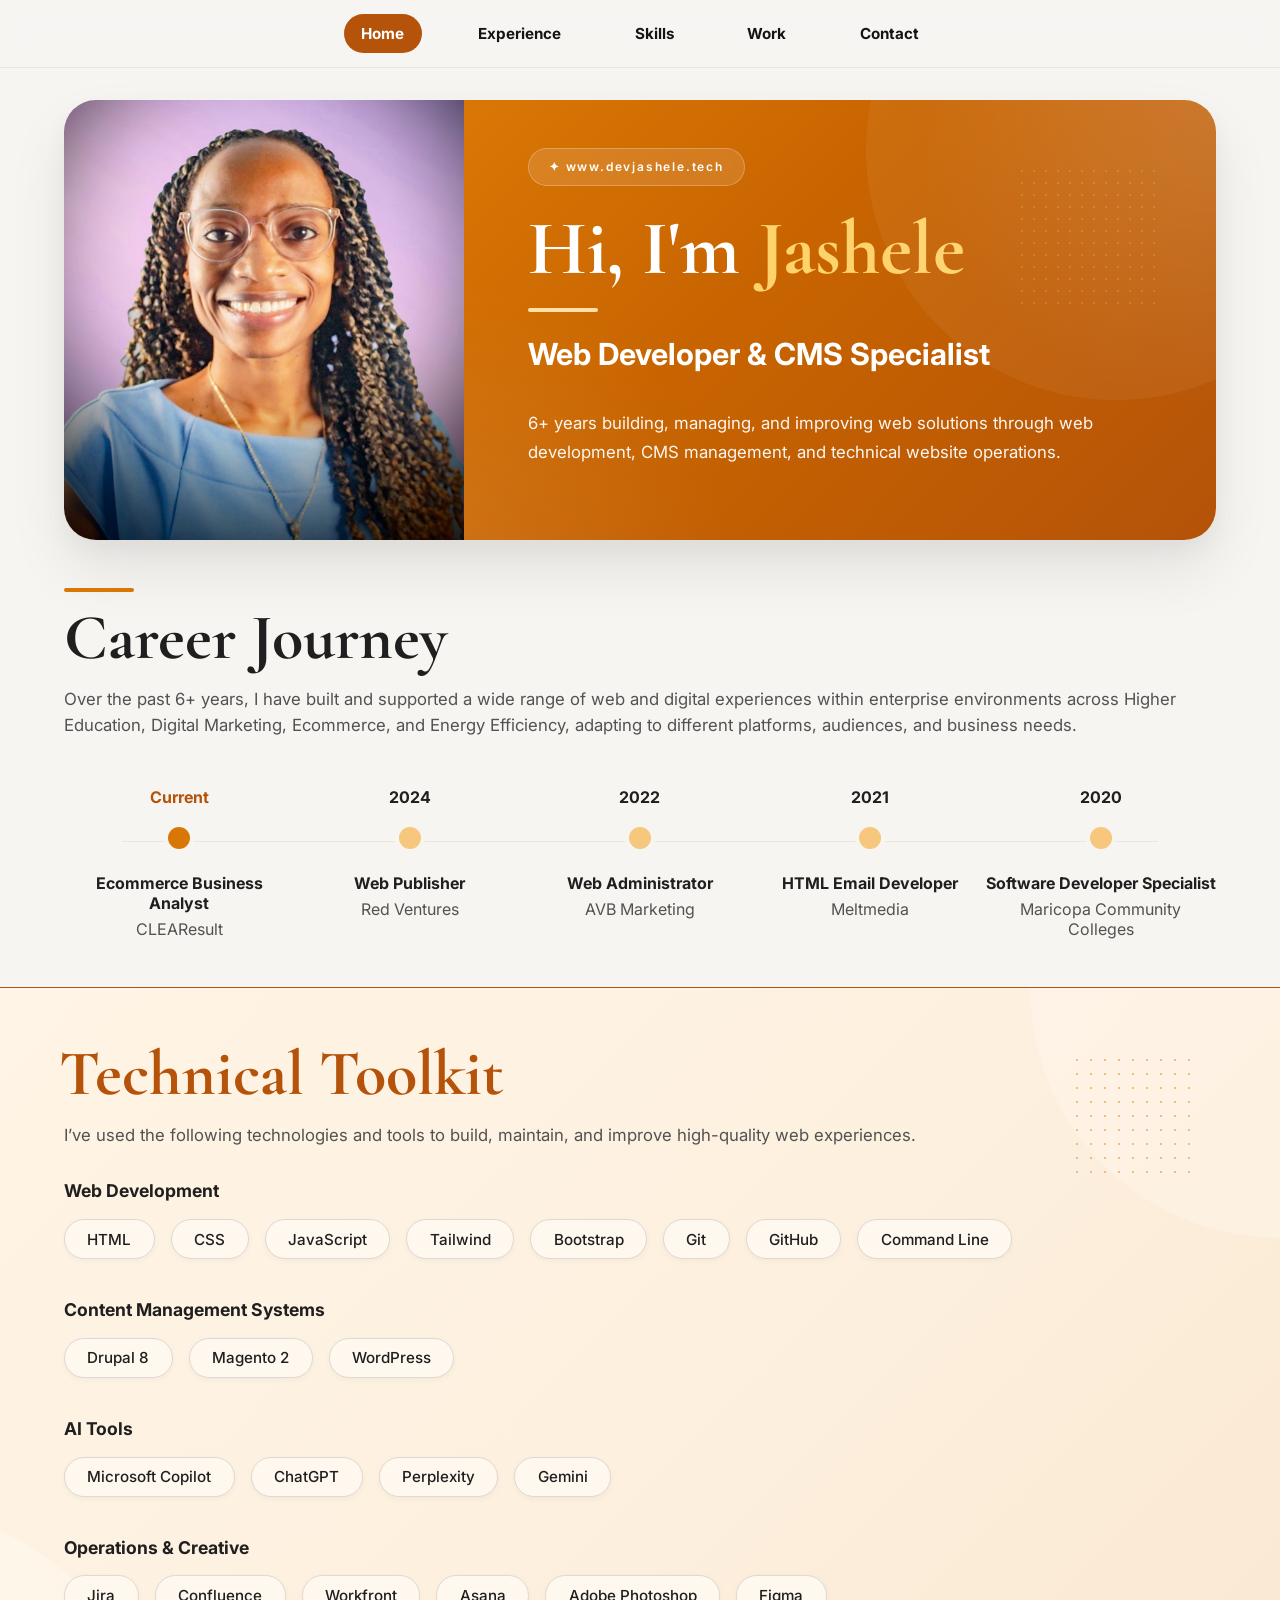
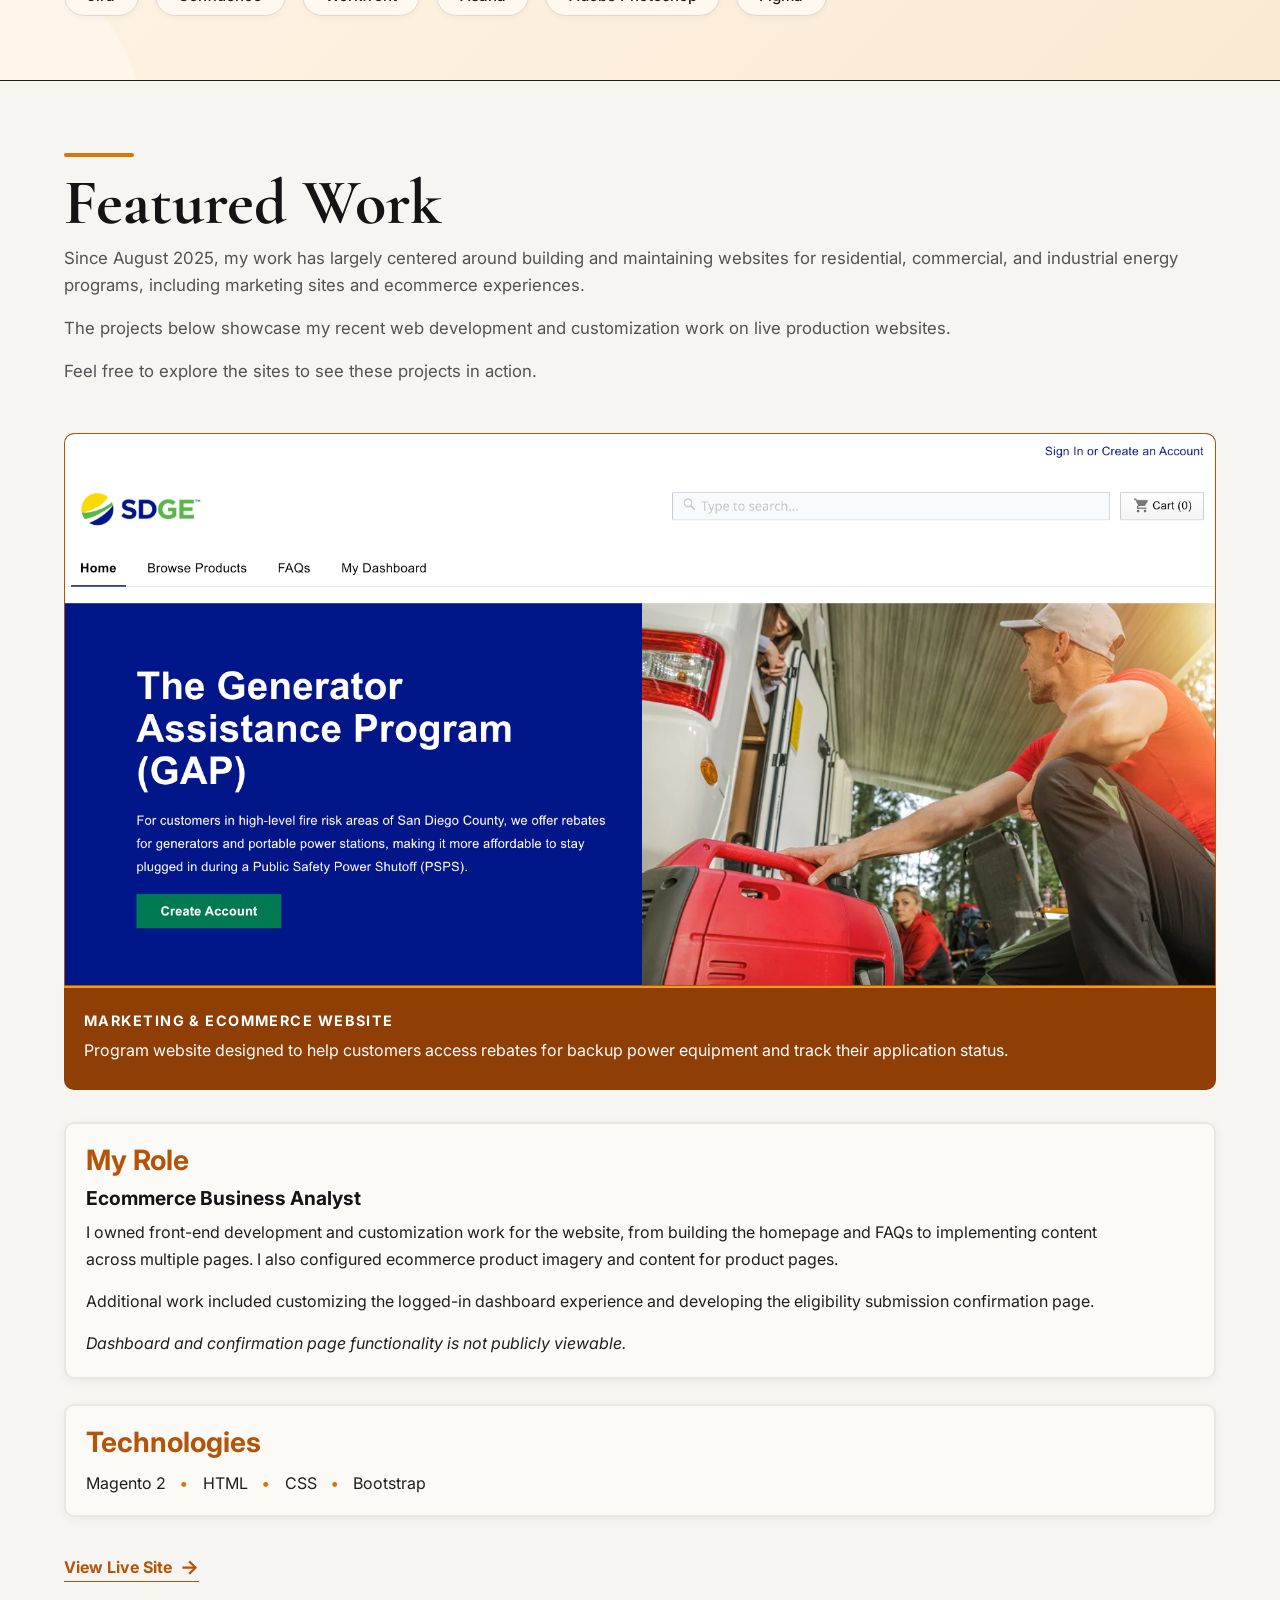
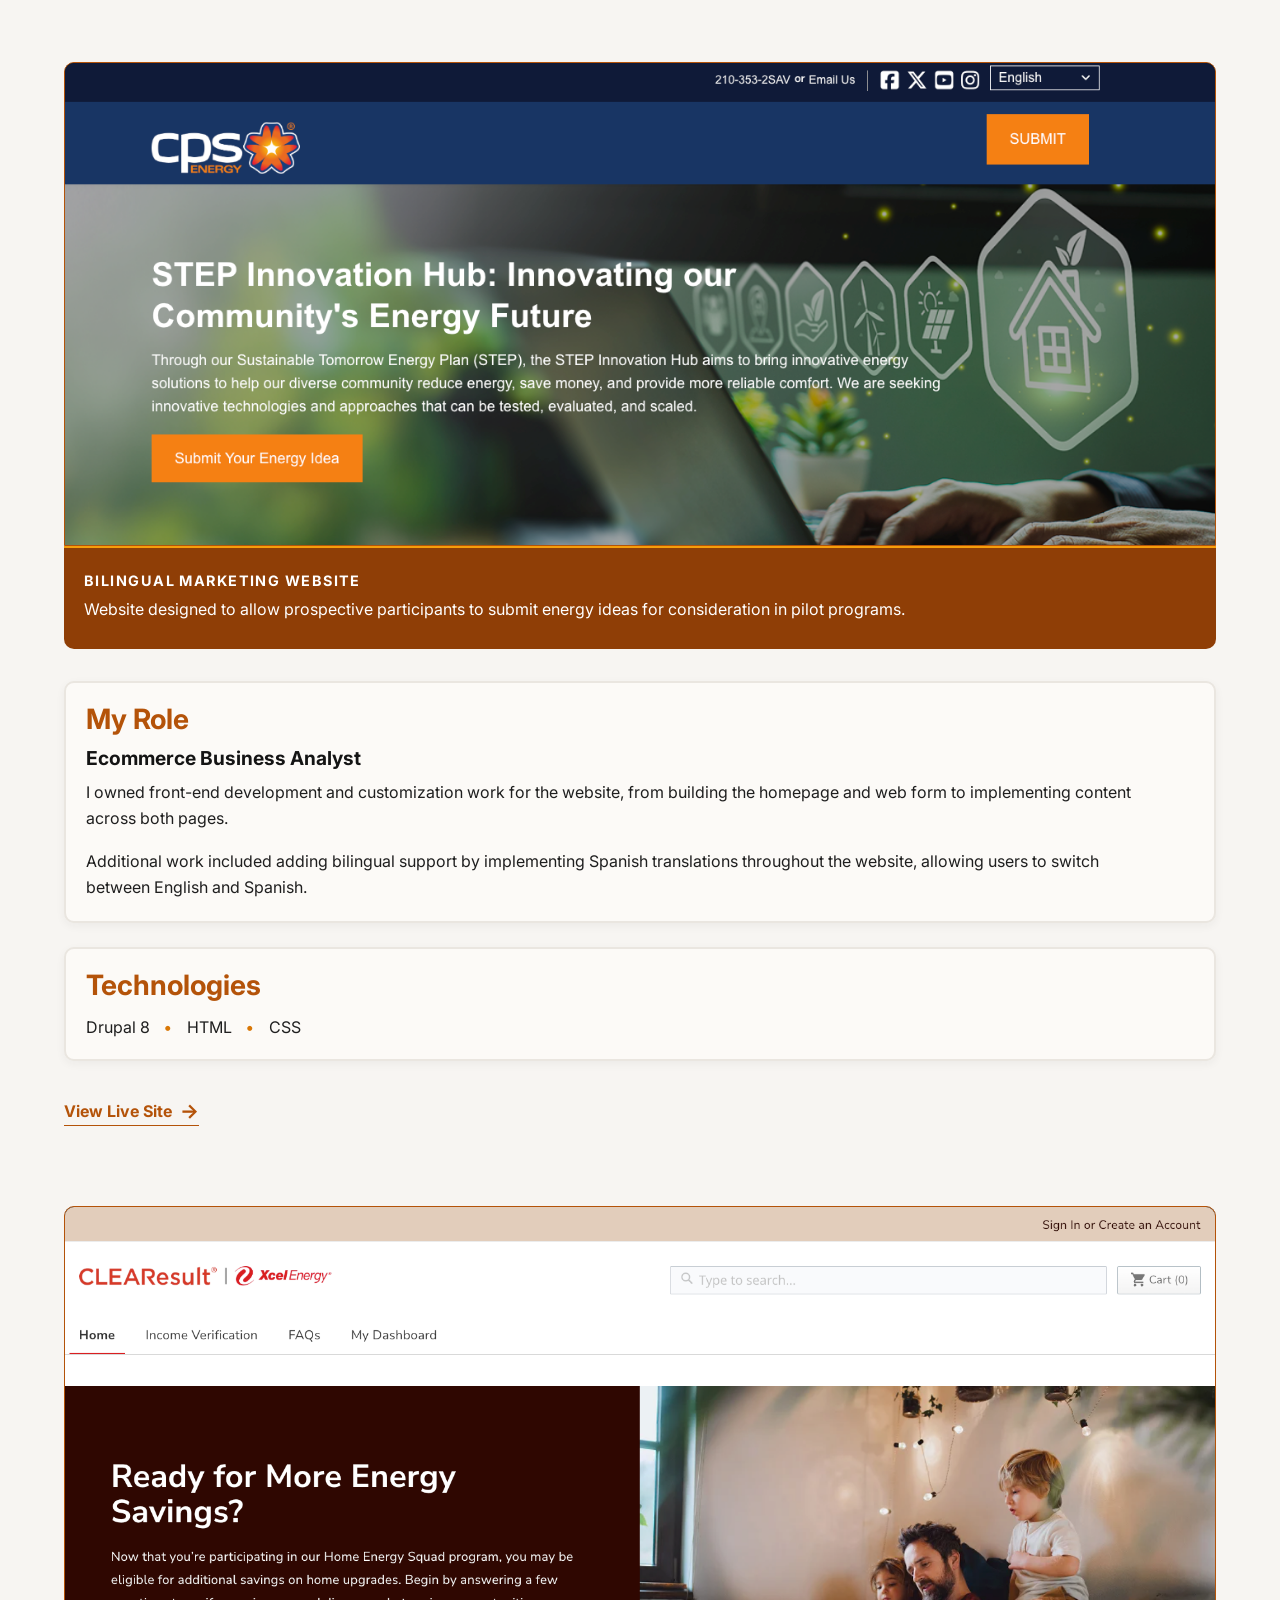
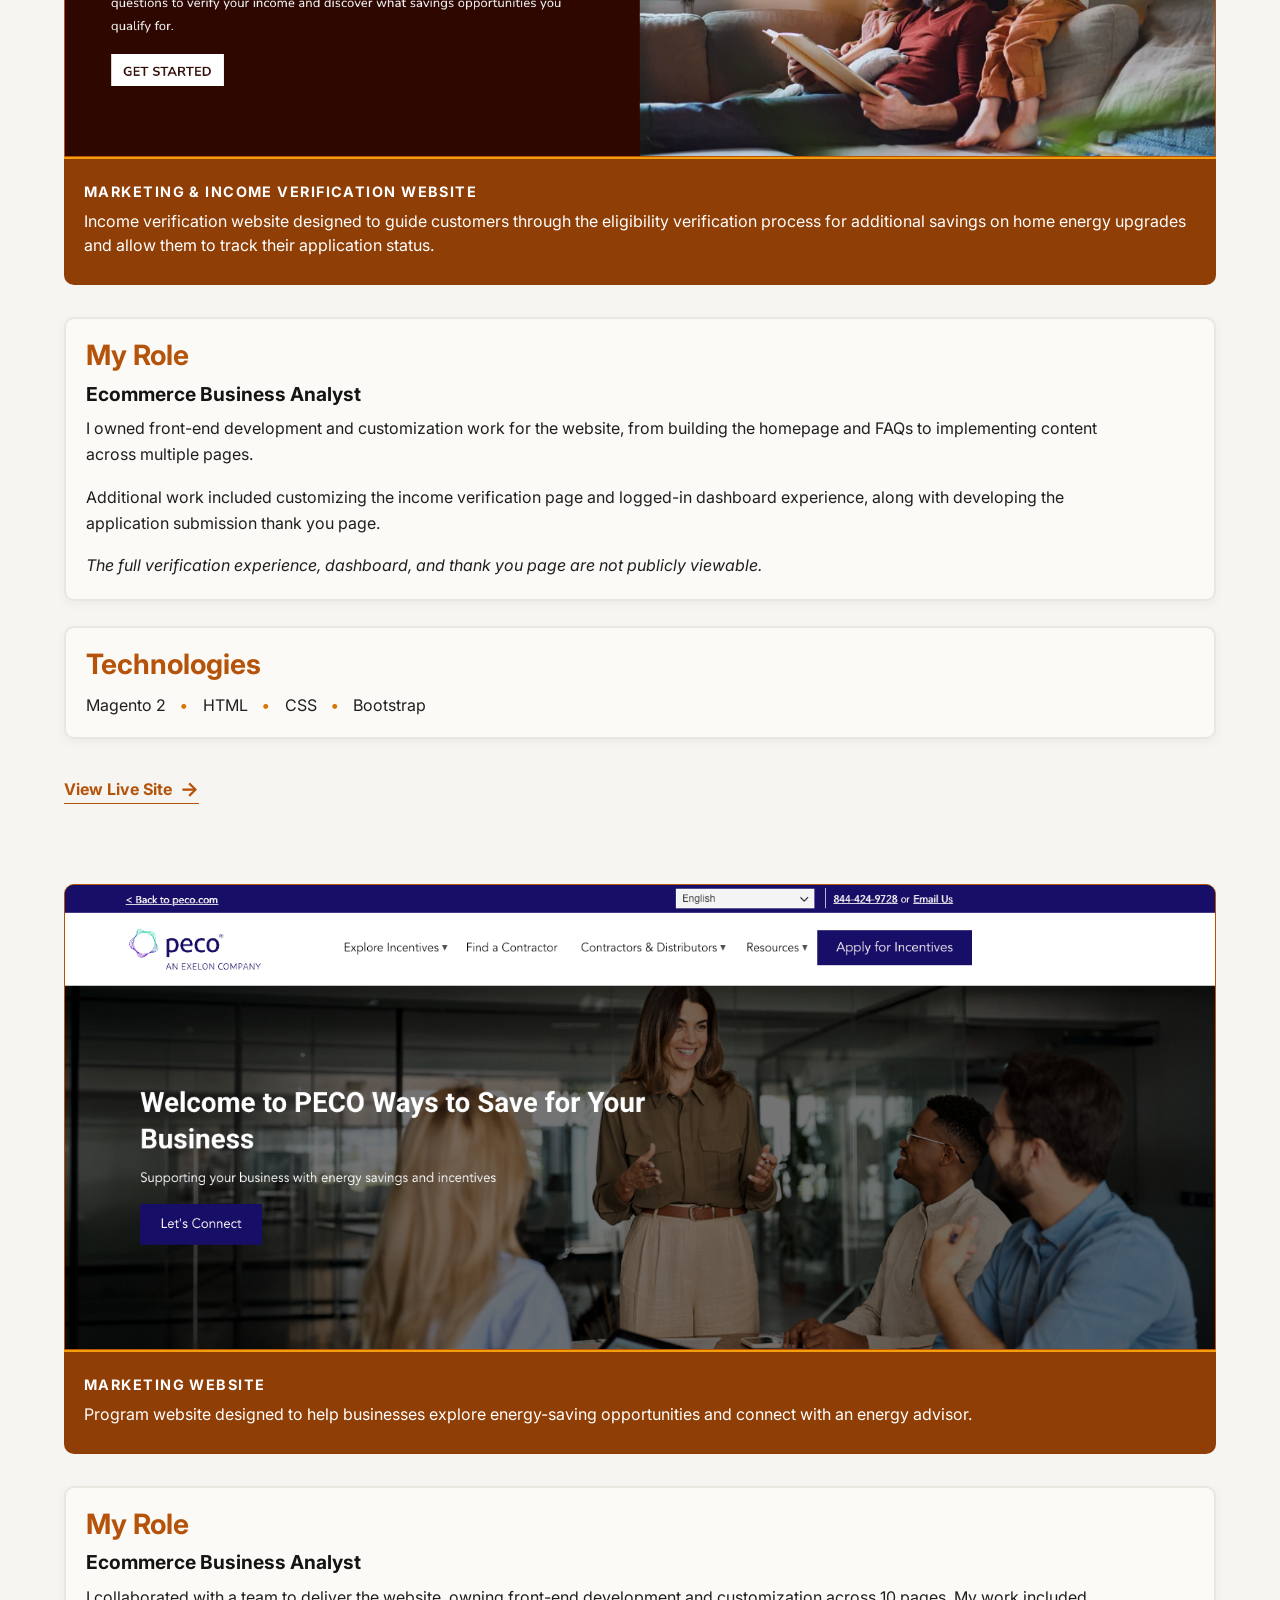
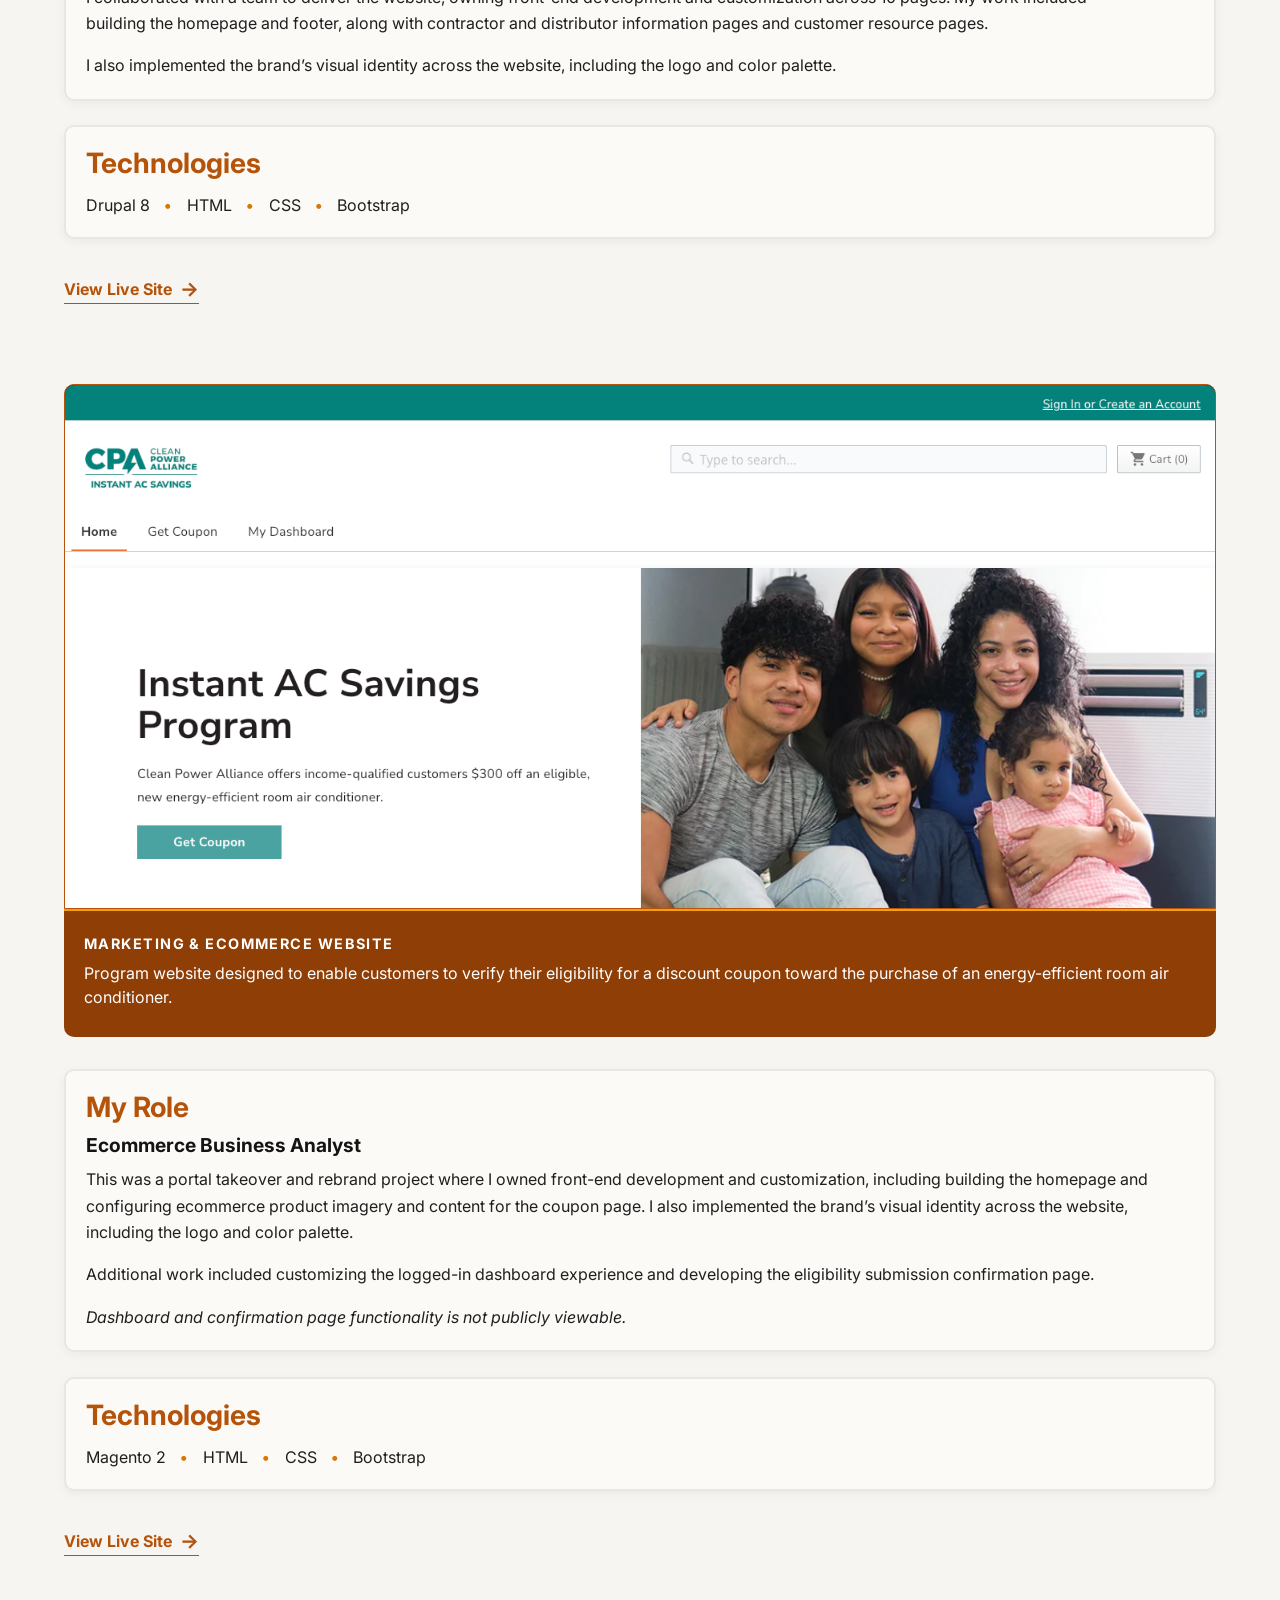
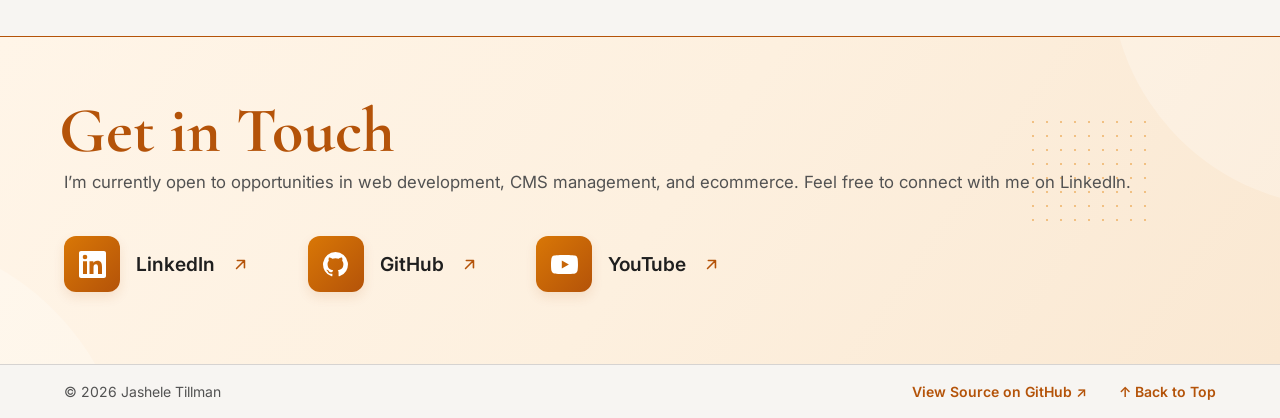
==== commit 92e8355d: "post-launch website edits" ====
--- a/index.html
+++ b/index.html
@@ -571,7 +571,7 @@
 
                 <h2 id="contact-heading">Get in Touch</h2>
 
-                <p>Find me across the web.</p>
+                <p>I’m currently open to opportunities in web development, CMS management, and ecommerce. Feel free to connect with me on LinkedIn.</p>
 
                 <nav class="social-links" aria-label="Social profiles">
 
